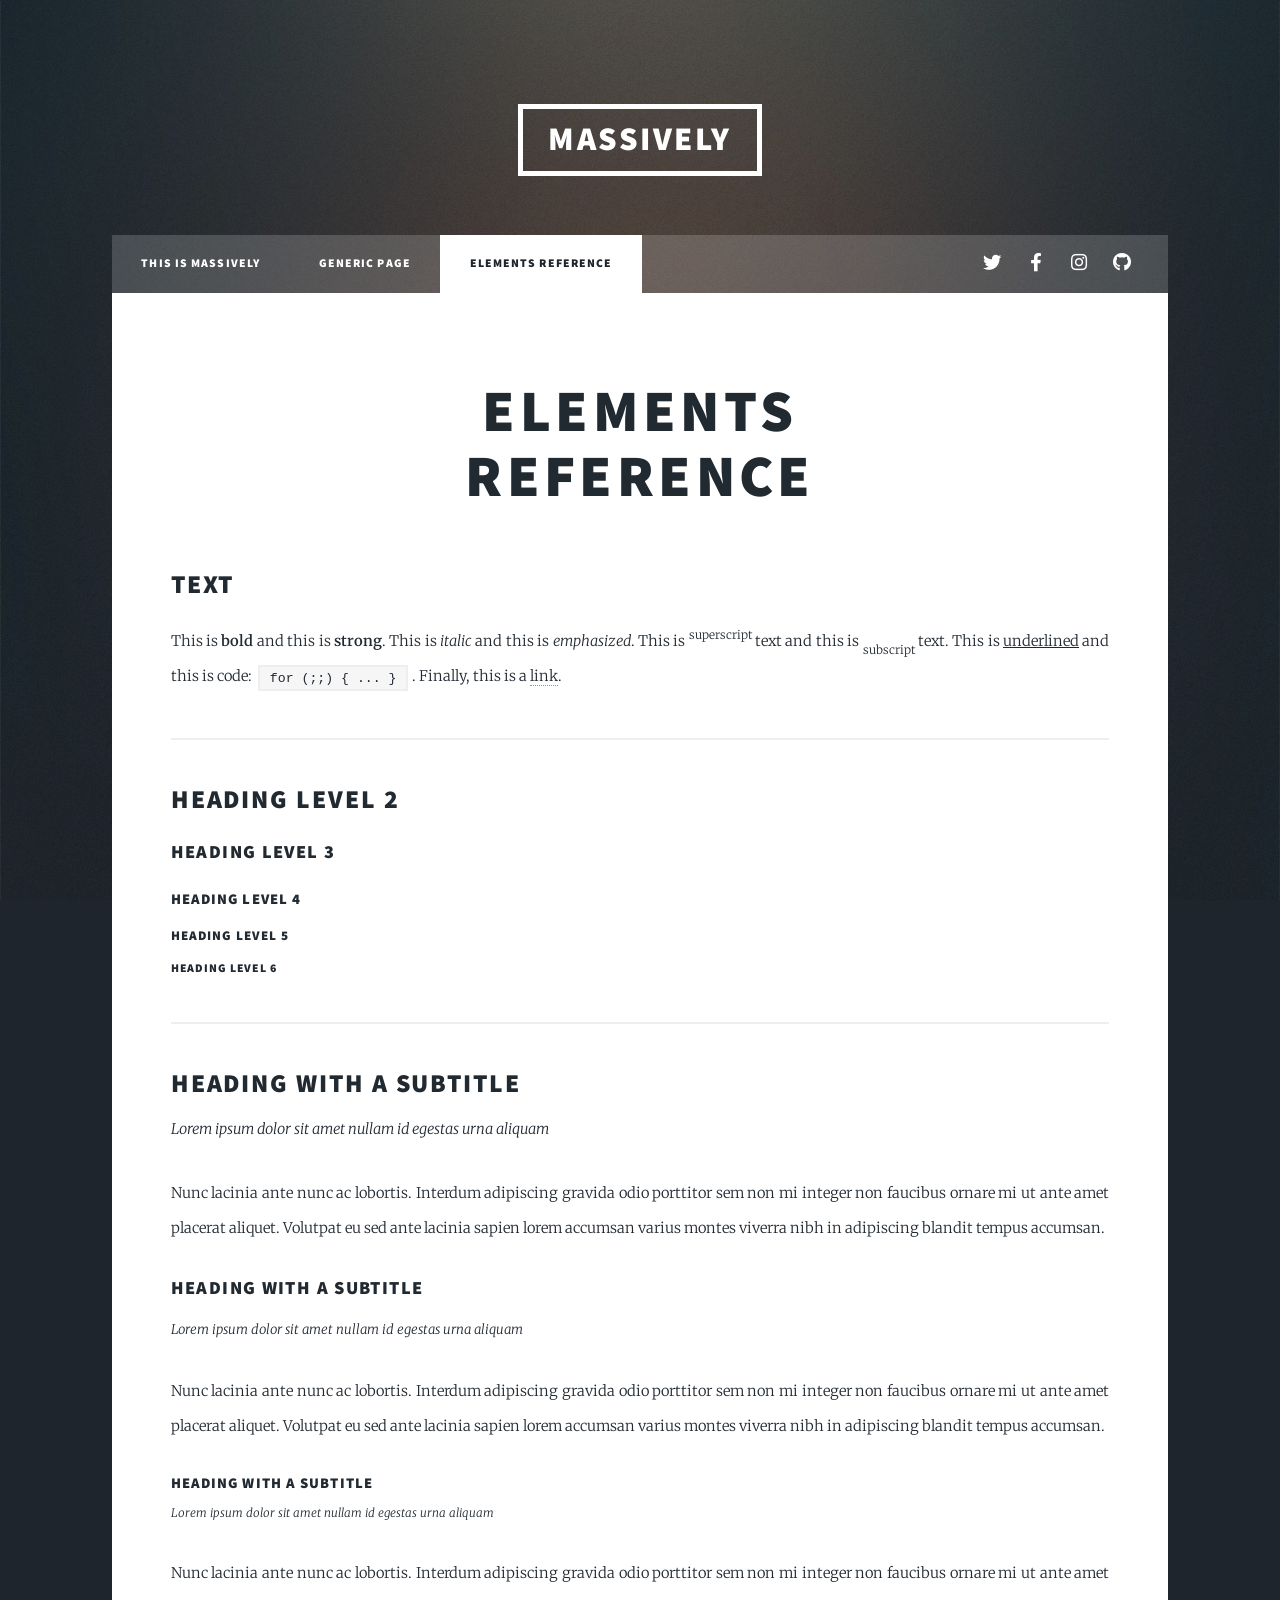
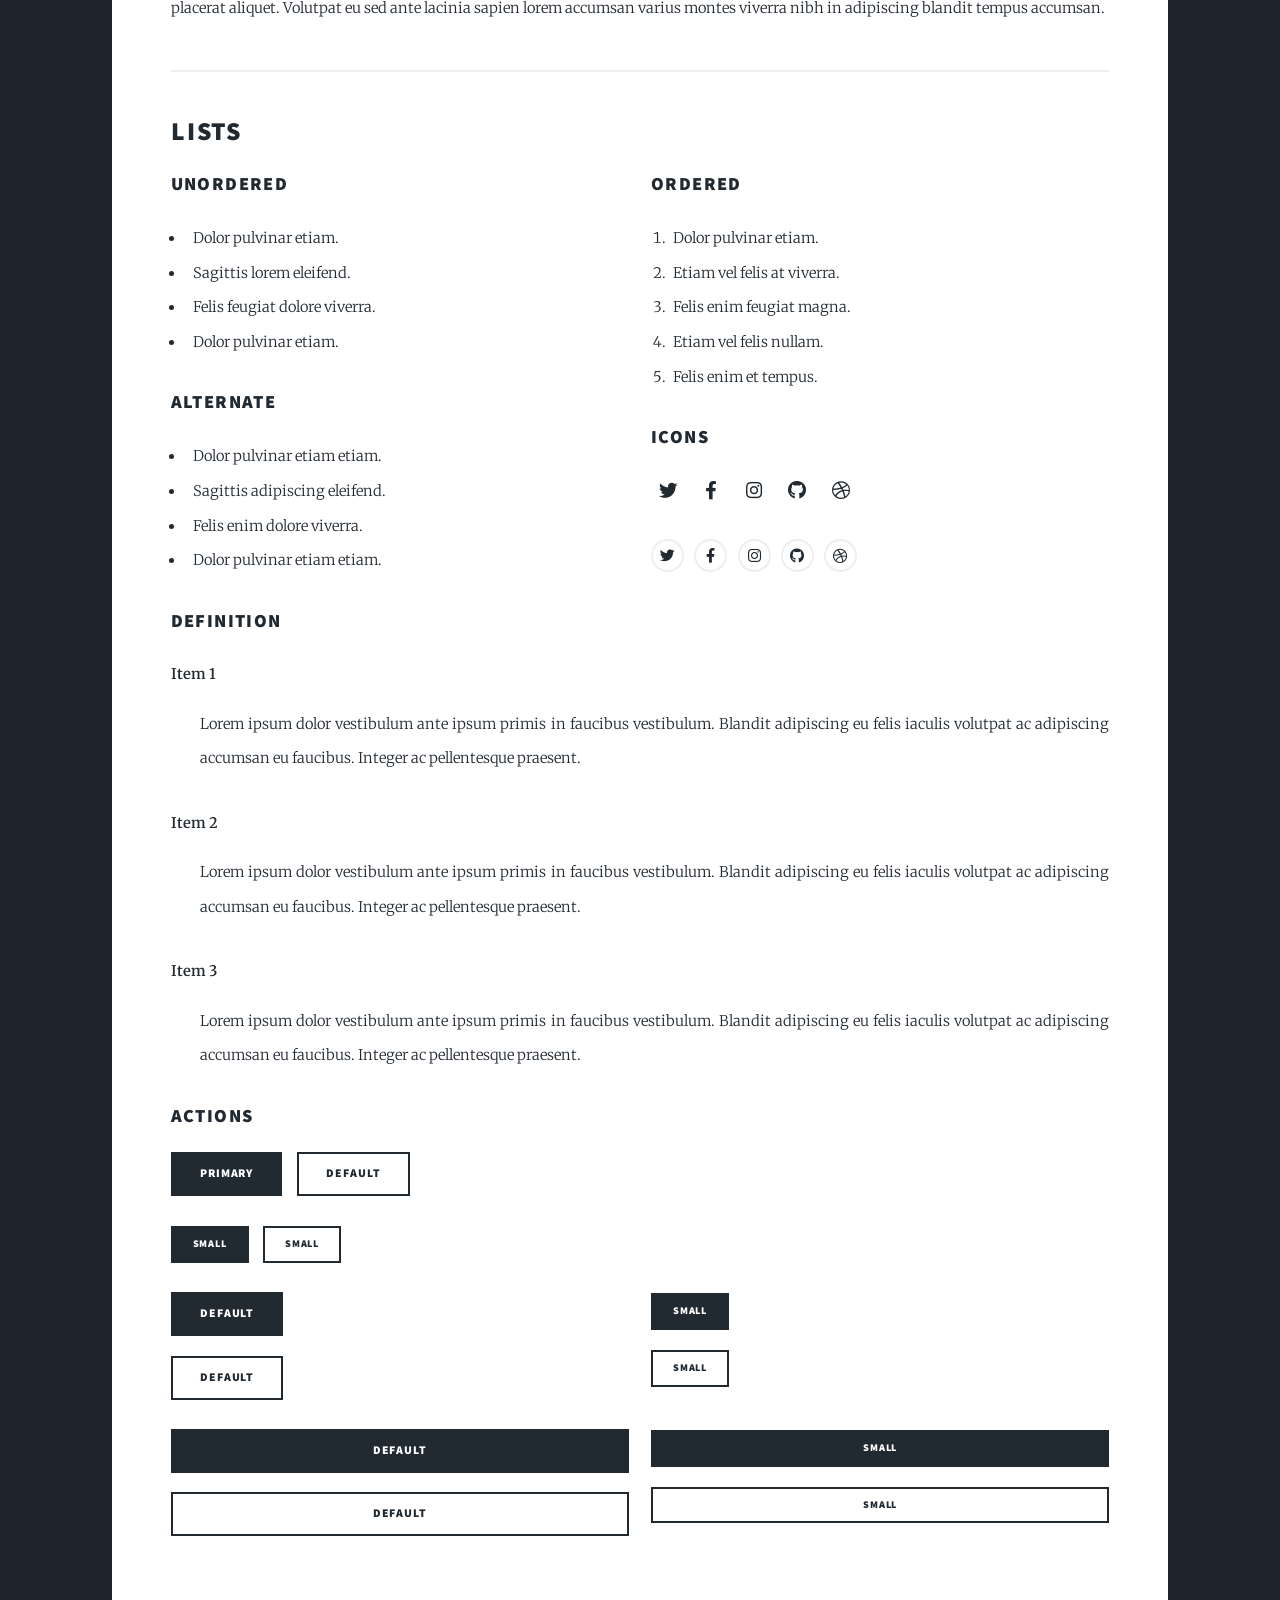
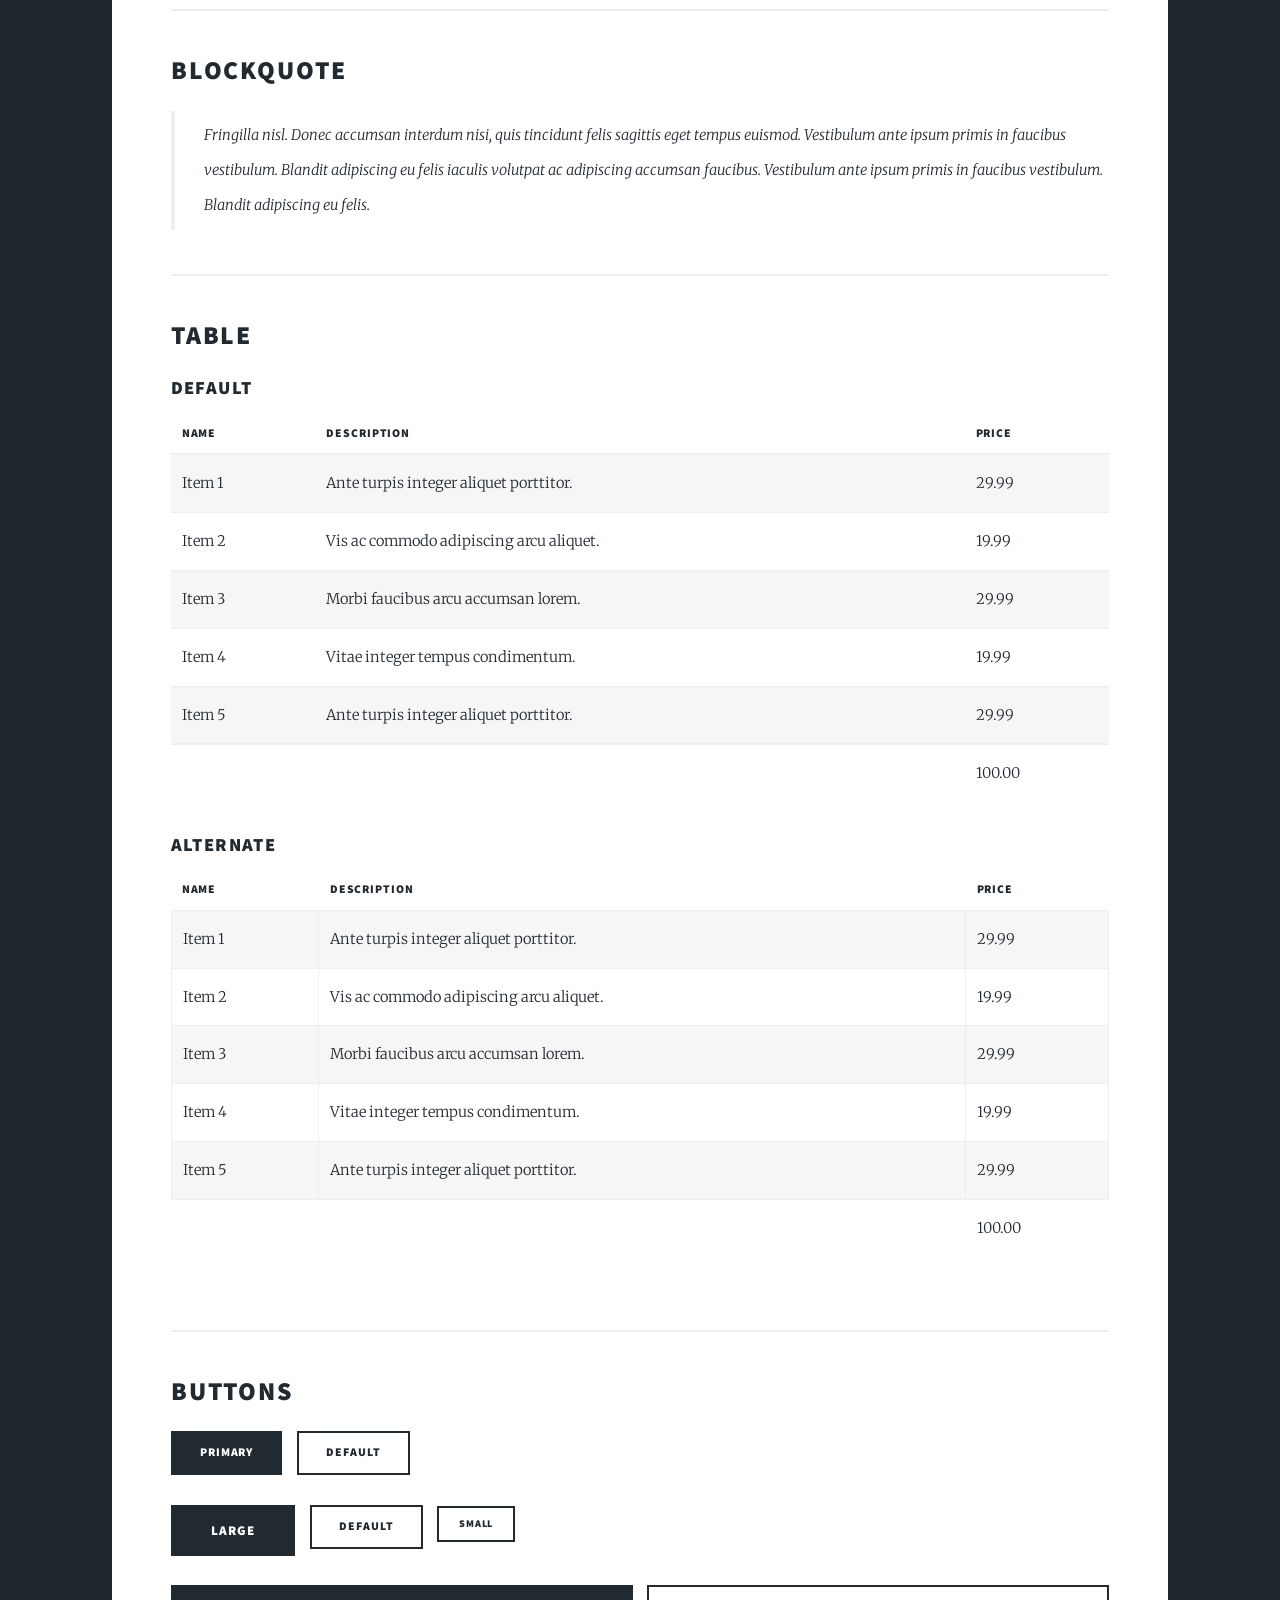
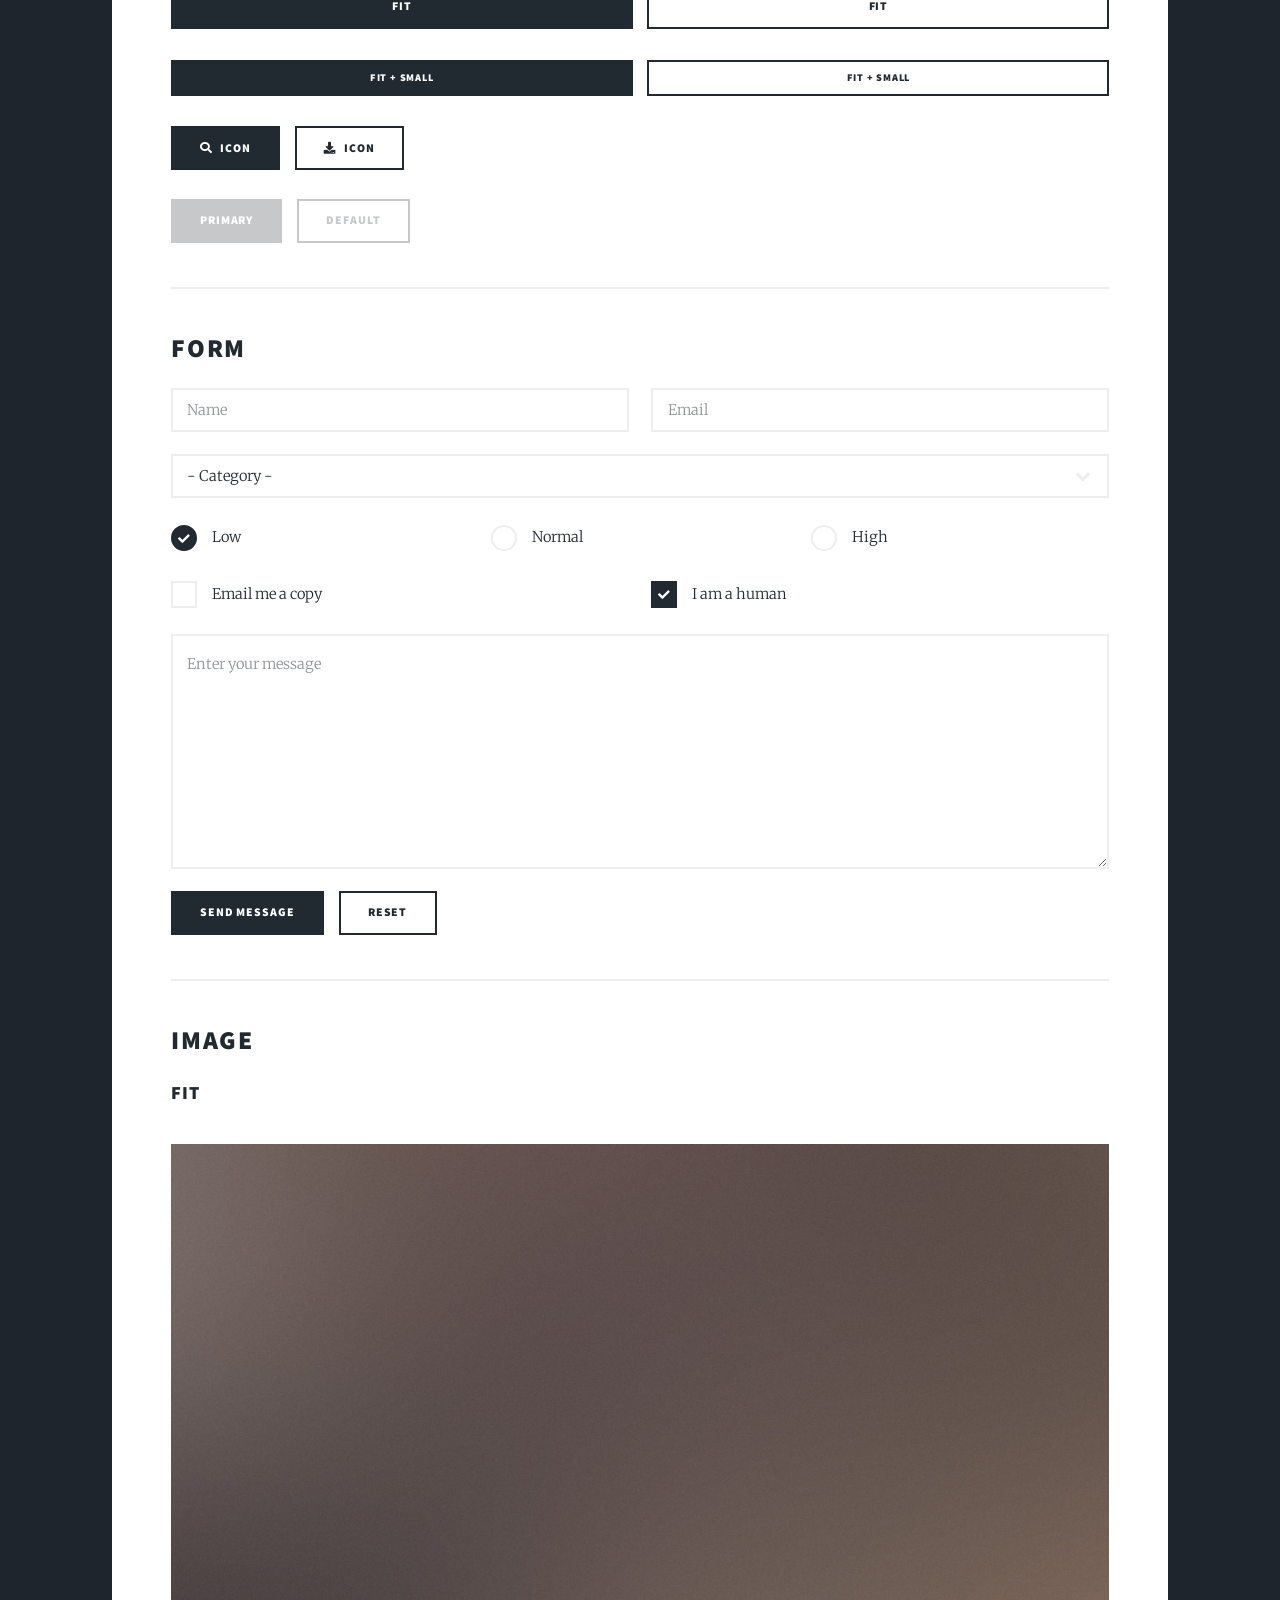
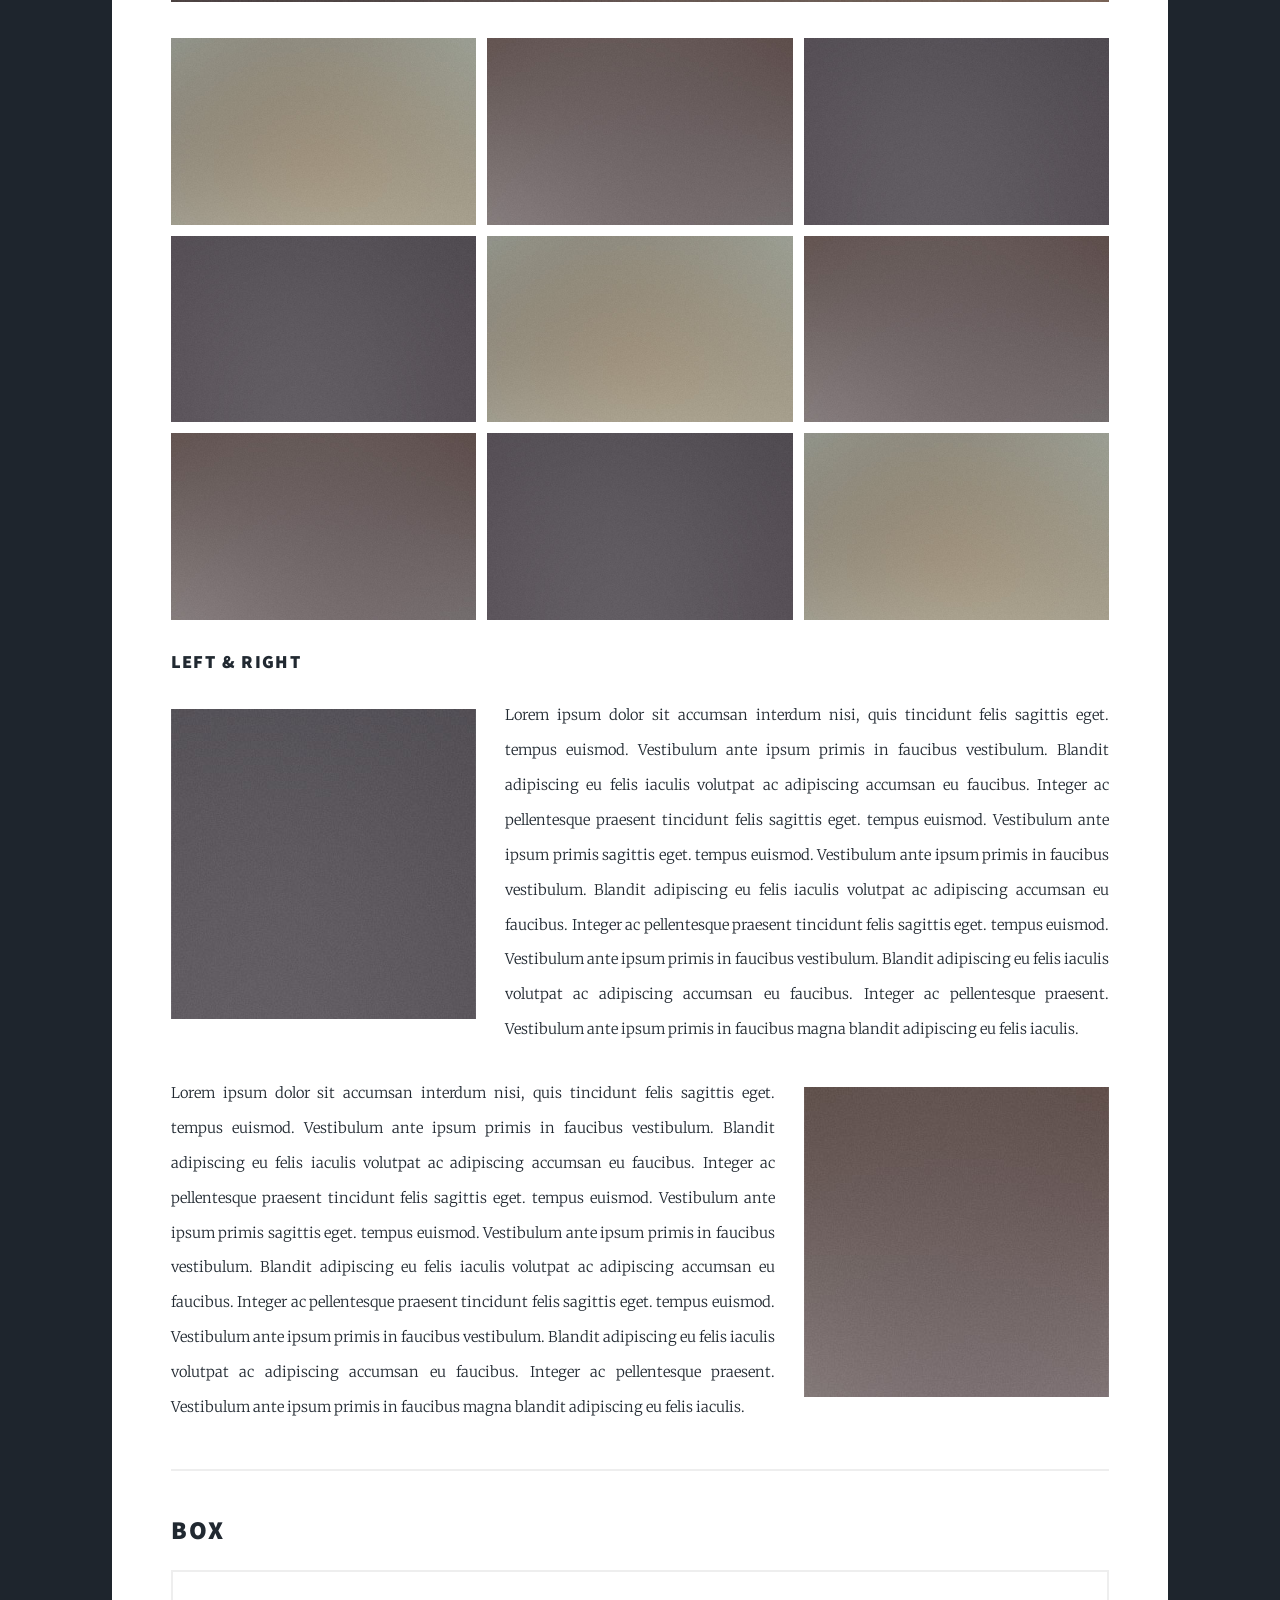
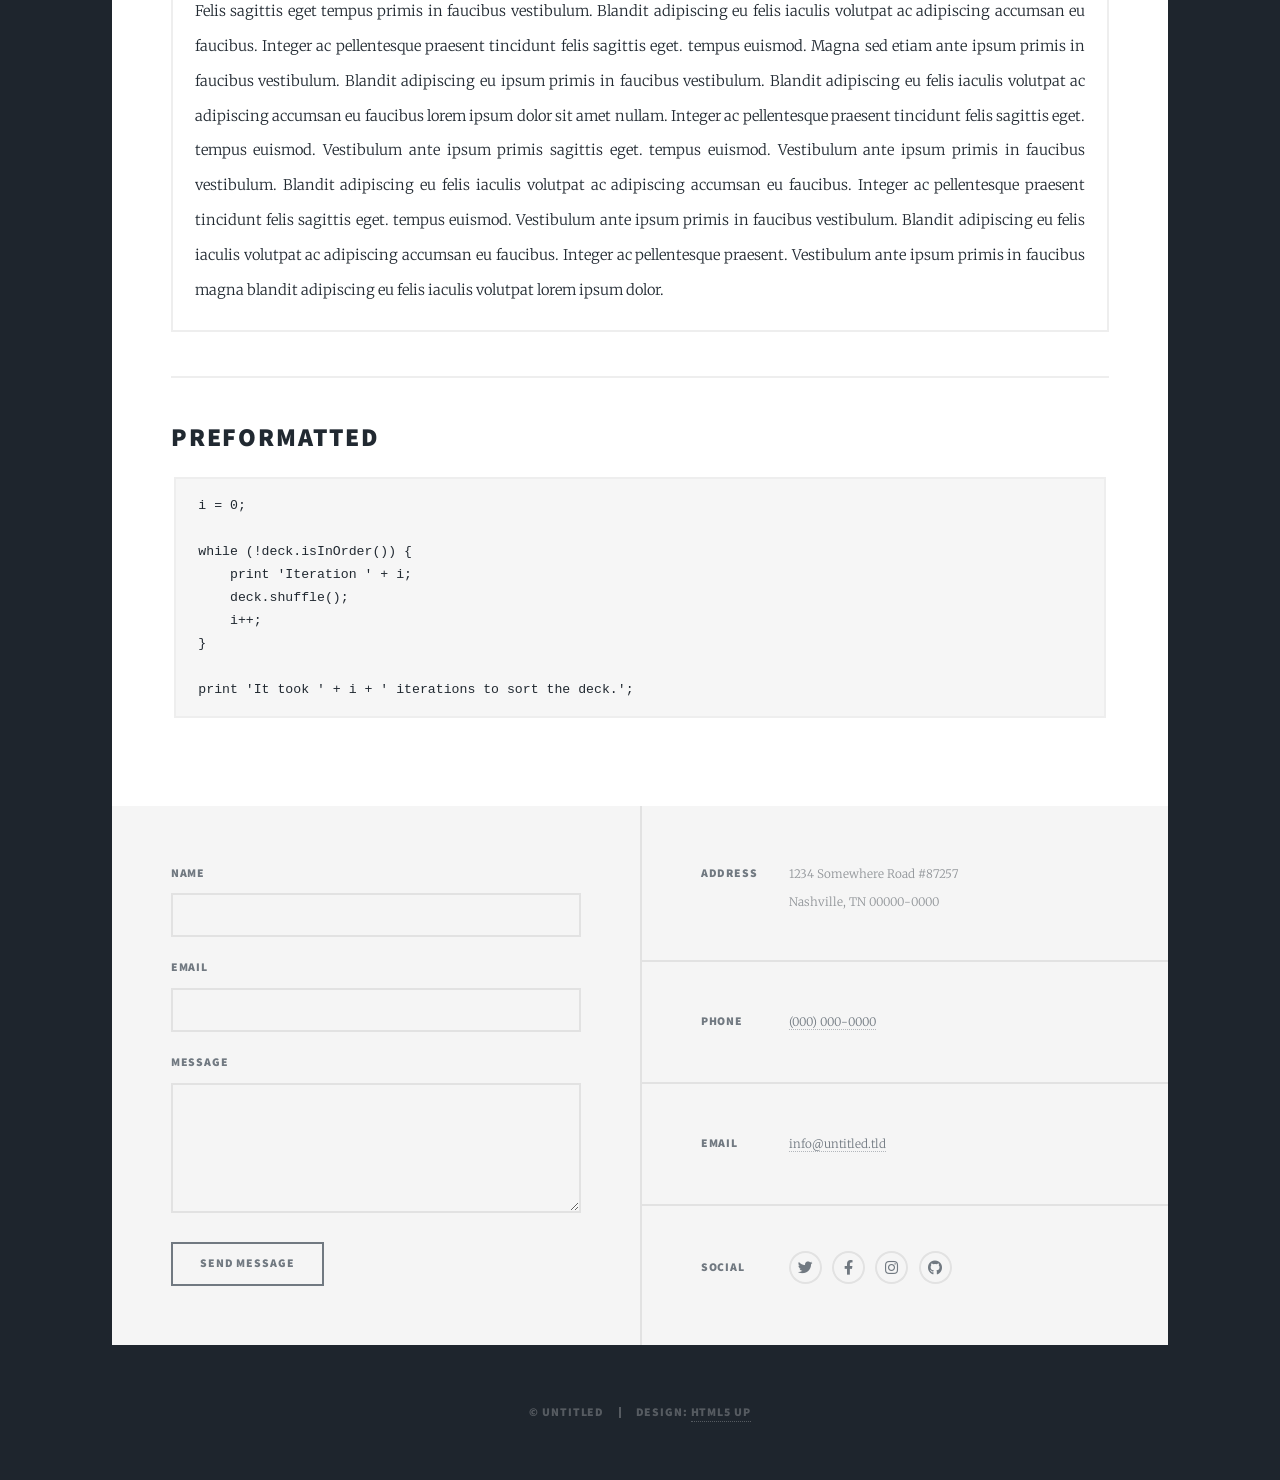
==== certificates.html @ 60aae742 "Update certificates.html" ====
<!DOCTYPE HTML>
<!--
	Massively by HTML5 UP
	html5up.net | @ajlkn
	Free for personal and commercial use under the CCA 3.0 license (html5up.net/license)
-->
<html>
	<head>
		<title>Elements Reference - Massively by HTML5 UP</title>
		<meta charset="utf-8" />
		<meta name="viewport" content="width=device-width, initial-scale=1, user-scalable=no" />
		<link rel="stylesheet" href="assets/css/main.css" />
		<noscript><link rel="stylesheet" href="assets/css/noscript.css" /></noscript>
	</head>
	<body class="is-preload">

		<!-- Wrapper -->
			<div id="wrapper">

				<!-- Header -->
					<header id="header">
						<a href="index.html" class="logo">Massively</a>
					</header>

				<!-- Nav -->
					<nav id="nav">
						<ul class="links">
							<li><a href="index.html">This is Massively</a></li>
							<li><a href="generic.html">Generic Page</a></li>
							<li class="active"><a href="elements.html">Elements Reference</a></li>
						</ul>
						<ul class="icons">
							<li><a href="#" class="icon brands fa-twitter"><span class="label">Twitter</span></a></li>
							<li><a href="#" class="icon brands fa-facebook-f"><span class="label">Facebook</span></a></li>
							<li><a href="#" class="icon brands fa-instagram"><span class="label">Instagram</span></a></li>
							<li><a href="#" class="icon brands fa-github"><span class="label">GitHub</span></a></li>
						</ul>
					</nav>

				<!-- Main -->
					<div id="main">

						<!-- Post -->
							<section class="post">
								<header class="major">
									<h1>Elements<br />
									Reference</h1>
								</header>

								<!-- Text stuff -->
									<h2>Text</h2>
									<p>This is <b>bold</b> and this is <strong>strong</strong>. This is <i>italic</i> and this is <em>emphasized</em>.
									This is <sup>superscript</sup> text and this is <sub>subscript</sub> text.
									This is <u>underlined</u> and this is code: <code>for (;;) { ... }</code>.
									Finally, this is a <a href="#">link</a>.</p>
									<hr />
									<h2>Heading Level 2</h2>
									<h3>Heading Level 3</h3>
									<h4>Heading Level 4</h4>
									<h5>Heading Level 5</h5>
									<h6>Heading Level 6</h6>
									<hr />
									<header>
										<h2>Heading with a Subtitle</h2>
										<p>Lorem ipsum dolor sit amet nullam id egestas urna aliquam</p>
									</header>
									<p>Nunc lacinia ante nunc ac lobortis. Interdum adipiscing gravida odio porttitor sem non mi integer non faucibus ornare mi ut ante amet placerat aliquet. Volutpat eu sed ante lacinia sapien lorem accumsan varius montes viverra nibh in adipiscing blandit tempus accumsan.</p>
									<header>
										<h3>Heading with a Subtitle</h3>
										<p>Lorem ipsum dolor sit amet nullam id egestas urna aliquam</p>
									</header>
									<p>Nunc lacinia ante nunc ac lobortis. Interdum adipiscing gravida odio porttitor sem non mi integer non faucibus ornare mi ut ante amet placerat aliquet. Volutpat eu sed ante lacinia sapien lorem accumsan varius montes viverra nibh in adipiscing blandit tempus accumsan.</p>
									<header>
										<h4>Heading with a Subtitle</h4>
										<p>Lorem ipsum dolor sit amet nullam id egestas urna aliquam</p>
									</header>
									<p>Nunc lacinia ante nunc ac lobortis. Interdum adipiscing gravida odio porttitor sem non mi integer non faucibus ornare mi ut ante amet placerat aliquet. Volutpat eu sed ante lacinia sapien lorem accumsan varius montes viverra nibh in adipiscing blandit tempus accumsan.</p>

									<hr />

								<!-- Lists -->
									<h2>Lists</h2>
									<div class="row">
										<div class="col-6 col-12-small">

											<h3>Unordered</h3>
											<ul>
												<li>Dolor pulvinar etiam.</li>
												<li>Sagittis lorem eleifend.</li>
												<li>Felis feugiat dolore viverra.</li>
												<li>Dolor pulvinar etiam.</li>
											</ul>

											<h3>Alternate</h3>
											<ul class="alt">
												<li>Dolor pulvinar etiam etiam.</li>
												<li>Sagittis adipiscing eleifend.</li>
												<li>Felis enim dolore viverra.</li>
												<li>Dolor pulvinar etiam etiam.</li>
											</ul>

										</div>
										<div class="col-6 col-12-small">

											<h3>Ordered</h3>
											<ol>
												<li>Dolor pulvinar etiam.</li>
												<li>Etiam vel felis at viverra.</li>
												<li>Felis enim feugiat magna.</li>
												<li>Etiam vel felis nullam.</li>
												<li>Felis enim et tempus.</li>
											</ol>

											<h3>Icons</h3>
											<ul class="icons">
												<li><a href="#" class="icon brands fa-twitter"><span class="label">Twitter</span></a></li>
												<li><a href="#" class="icon brands fa-facebook-f"><span class="label">Facebook</span></a></li>
												<li><a href="#" class="icon brands fa-instagram"><span class="label">Instagram</span></a></li>
												<li><a href="#" class="icon brands fa-github"><span class="label">Github</span></a></li>
												<li><a href="#" class="icon brands fa-dribbble"><span class="label">Dribbble</span></a></li>
											</ul>
											<ul class="icons alt">
												<li><a href="#" class="icon brands alt fa-twitter"><span class="label">Twitter</span></a></li>
												<li><a href="#" class="icon brands alt fa-facebook-f"><span class="label">Facebook</span></a></li>
												<li><a href="#" class="icon brands alt fa-instagram"><span class="label">Instagram</span></a></li>
												<li><a href="#" class="icon brands alt fa-github"><span class="label">Github</span></a></li>
												<li><a href="#" class="icon brands alt fa-dribbble"><span class="label">Dribbble</span></a></li>
											</ul>

										</div>
									</div>
									<h3>Definition</h3>
									<dl>
										<dt>Item 1</dt>
										<dd>
											<p>Lorem ipsum dolor vestibulum ante ipsum primis in faucibus vestibulum. Blandit adipiscing eu felis iaculis volutpat ac adipiscing accumsan eu faucibus. Integer ac pellentesque praesent.</p>
										</dd>
										<dt>Item 2</dt>
										<dd>
											<p>Lorem ipsum dolor vestibulum ante ipsum primis in faucibus vestibulum. Blandit adipiscing eu felis iaculis volutpat ac adipiscing accumsan eu faucibus. Integer ac pellentesque praesent.</p>
										</dd>
										<dt>Item 3</dt>
										<dd>
											<p>Lorem ipsum dolor vestibulum ante ipsum primis in faucibus vestibulum. Blandit adipiscing eu felis iaculis volutpat ac adipiscing accumsan eu faucibus. Integer ac pellentesque praesent.</p>
										</dd>
									</dl>

									<h3>Actions</h3>
									<ul class="actions">
										<li><a href="#" class="button primary">Primary</a></li>
										<li><a href="#" class="button">Default</a></li>
									</ul>
									<ul class="actions small">
										<li><a href="#" class="button primary small">Small</a></li>
										<li><a href="#" class="button small">Small</a></li>
									</ul>
									<div class="row">
										<div class="col-6 col-12-small">
											<ul class="actions stacked">
												<li><a href="#" class="button primary">Default</a></li>
												<li><a href="#" class="button">Default</a></li>
											</ul>
										</div>
										<div class="col-6 col-12-small">
											<ul class="actions stacked">
												<li><a href="#" class="button primary small">Small</a></li>
												<li><a href="#" class="button small">Small</a></li>
											</ul>
										</div>
									</div>
									<div class="row">
										<div class="col-6 col-12-small">
											<ul class="actions stacked">
												<li><a href="#" class="button primary fit">Default</a></li>
												<li><a href="#" class="button fit">Default</a></li>
											</ul>
										</div>
										<div class="col-6 col-12-small">
											<ul class="actions stacked">
												<li><a href="#" class="button primary small fit">Small</a></li>
												<li><a href="#" class="button small fit">Small</a></li>
											</ul>
										</div>
									</div>

									<hr />

								<!-- Blockquote -->
									<h2>Blockquote</h2>
									<blockquote>Fringilla nisl. Donec accumsan interdum nisi, quis tincidunt felis sagittis eget tempus euismod. Vestibulum ante ipsum primis in faucibus vestibulum. Blandit adipiscing eu felis iaculis volutpat ac adipiscing accumsan faucibus. Vestibulum ante ipsum primis in faucibus vestibulum. Blandit adipiscing eu felis.</blockquote>

									<hr />

								<!-- Table -->
									<h2>Table</h2>

									<h3>Default</h3>
									<div class="table-wrapper">
										<table>
											<thead>
												<tr>
													<th>Name</th>
													<th>Description</th>
													<th>Price</th>
												</tr>
											</thead>
											<tbody>
												<tr>
													<td>Item 1</td>
													<td>Ante turpis integer aliquet porttitor.</td>
													<td>29.99</td>
												</tr>
												<tr>
													<td>Item 2</td>
													<td>Vis ac commodo adipiscing arcu aliquet.</td>
													<td>19.99</td>
												</tr>
												<tr>
													<td>Item 3</td>
													<td> Morbi faucibus arcu accumsan lorem.</td>
													<td>29.99</td>
												</tr>
												<tr>
													<td>Item 4</td>
													<td>Vitae integer tempus condimentum.</td>
													<td>19.99</td>
												</tr>
												<tr>
													<td>Item 5</td>
													<td>Ante turpis integer aliquet porttitor.</td>
													<td>29.99</td>
												</tr>
											</tbody>
											<tfoot>
												<tr>
													<td colspan="2"></td>
													<td>100.00</td>
												</tr>
											</tfoot>
										</table>
									</div>

									<h3>Alternate</h3>
									<div class="table-wrapper">
										<table class="alt">
											<thead>
												<tr>
													<th>Name</th>
													<th>Description</th>
													<th>Price</th>
												</tr>
											</thead>
											<tbody>
												<tr>
													<td>Item 1</td>
													<td>Ante turpis integer aliquet porttitor.</td>
													<td>29.99</td>
												</tr>
												<tr>
													<td>Item 2</td>
													<td>Vis ac commodo adipiscing arcu aliquet.</td>
													<td>19.99</td>
												</tr>
												<tr>
													<td>Item 3</td>
													<td> Morbi faucibus arcu accumsan lorem.</td>
													<td>29.99</td>
												</tr>
												<tr>
													<td>Item 4</td>
													<td>Vitae integer tempus condimentum.</td>
													<td>19.99</td>
												</tr>
												<tr>
													<td>Item 5</td>
													<td>Ante turpis integer aliquet porttitor.</td>
													<td>29.99</td>
												</tr>
											</tbody>
											<tfoot>
												<tr>
													<td colspan="2"></td>
													<td>100.00</td>
												</tr>
											</tfoot>
										</table>
									</div>

									<hr />

								<!-- Buttons -->
									<h2>Buttons</h2>
									<ul class="actions">
										<li><a href="#" class="button primary">Primary</a></li>
										<li><a href="#" class="button">Default</a></li>
									</ul>
									<ul class="actions">
										<li><a href="#" class="button primary large">Large</a></li>
										<li><a href="#" class="button">Default</a></li>
										<li><a href="#" class="button small">Small</a></li>
									</ul>
									<ul class="actions fit">
										<li><a href="#" class="button primary fit">Fit</a></li>
										<li><a href="#" class="button fit">Fit</a></li>
									</ul>
									<ul class="actions fit small">
										<li><a href="#" class="button primary fit small">Fit + Small</a></li>
										<li><a href="#" class="button fit small">Fit + Small</a></li>
									</ul>
									<ul class="actions">
										<li><a href="#" class="button primary icon solid fa-search">Icon</a></li>
										<li><a href="#" class="button icon solid fa-download">Icon</a></li>
									</ul>
									<ul class="actions">
										<li><span class="button primary disabled">Primary</span></li>
										<li><span class="button disabled">Default</span></li>
									</ul>

									<hr />

								<!-- Form -->
									<h2>Form</h2>

									<form method="post" action="#">
										<div class="row gtr-uniform">
											<div class="col-6 col-12-xsmall">
												<input type="text" name="demo-name" id="demo-name" value="" placeholder="Name" />
											</div>
											<div class="col-6 col-12-xsmall">
												<input type="email" name="demo-email" id="demo-email" value="" placeholder="Email" />
											</div>
											<!-- Break -->
											<div class="col-12">
												<select name="demo-category" id="demo-category">
													<option value="">- Category -</option>
													<option value="1">Manufacturing</option>
													<option value="1">Shipping</option>
													<option value="1">Administration</option>
													<option value="1">Human Resources</option>
												</select>
											</div>
											<!-- Break -->
											<div class="col-4 col-12-small">
												<input type="radio" id="demo-priority-low" name="demo-priority" checked>
												<label for="demo-priority-low">Low</label>
											</div>
											<div class="col-4 col-12-small">
												<input type="radio" id="demo-priority-normal" name="demo-priority">
												<label for="demo-priority-normal">Normal</label>
											</div>
											<div class="col-4 col-12-small">
												<input type="radio" id="demo-priority-high" name="demo-priority">
												<label for="demo-priority-high">High</label>
											</div>
											<!-- Break -->
											<div class="col-6 col-12-small">
												<input type="checkbox" id="demo-copy" name="demo-copy">
												<label for="demo-copy">Email me a copy</label>
											</div>
											<div class="col-6 col-12-small">
												<input type="checkbox" id="demo-human" name="demo-human" checked>
												<label for="demo-human">I am a human</label>
											</div>
											<!-- Break -->
											<div class="col-12">
												<textarea name="demo-message" id="demo-message" placeholder="Enter your message" rows="6"></textarea>
											</div>
											<!-- Break -->
											<div class="col-12">
												<ul class="actions">
													<li><input type="submit" value="Send Message" class="primary" /></li>
													<li><input type="reset" value="Reset" /></li>
												</ul>
											</div>
										</div>
									</form>

									<hr />

								<!-- Image -->
									<h2>Image</h2>

									<h3>Fit</h3>
									<span class="image fit"><img src="images/pic01.jpg" alt="" /></span>
									<div class="box alt">
										<div class="row gtr-50 gtr-uniform">
											<div class="col-4"><span class="image fit"><img src="images/pic02.jpg" alt="" /></span></div>
											<div class="col-4"><span class="image fit"><img src="images/pic03.jpg" alt="" /></span></div>
											<div class="col-4"><span class="image fit"><img src="images/pic04.jpg" alt="" /></span></div>
											<!-- Break -->
											<div class="col-4"><span class="image fit"><img src="images/pic04.jpg" alt="" /></span></div>
											<div class="col-4"><span class="image fit"><img src="images/pic02.jpg" alt="" /></span></div>
											<div class="col-4"><span class="image fit"><img src="images/pic03.jpg" alt="" /></span></div>
											<!-- Break -->
											<div class="col-4"><span class="image fit"><img src="images/pic03.jpg" alt="" /></span></div>
											<div class="col-4"><span class="image fit"><img src="images/pic04.jpg" alt="" /></span></div>
											<div class="col-4"><span class="image fit"><img src="images/pic02.jpg" alt="" /></span></div>
										</div>
									</div>

									<h3>Left &amp; Right</h3>
									<p><span class="image left"><img src="images/pic08.jpg" alt="" /></span>Lorem ipsum dolor sit accumsan interdum nisi, quis tincidunt felis sagittis eget. tempus euismod. Vestibulum ante ipsum primis in faucibus vestibulum. Blandit adipiscing eu felis iaculis volutpat ac adipiscing accumsan eu faucibus. Integer ac pellentesque praesent tincidunt felis sagittis eget. tempus euismod. Vestibulum ante ipsum primis sagittis eget. tempus euismod. Vestibulum ante ipsum primis in faucibus vestibulum. Blandit adipiscing eu felis iaculis volutpat ac adipiscing accumsan eu faucibus. Integer ac pellentesque praesent tincidunt felis sagittis eget. tempus euismod. Vestibulum ante ipsum primis in faucibus vestibulum. Blandit adipiscing eu felis iaculis volutpat ac adipiscing accumsan eu faucibus. Integer ac pellentesque praesent. Vestibulum ante ipsum primis in faucibus magna blandit adipiscing eu felis iaculis.</p>
									<p><span class="image right"><img src="images/pic09.jpg" alt="" /></span>Lorem ipsum dolor sit accumsan interdum nisi, quis tincidunt felis sagittis eget. tempus euismod. Vestibulum ante ipsum primis in faucibus vestibulum. Blandit adipiscing eu felis iaculis volutpat ac adipiscing accumsan eu faucibus. Integer ac pellentesque praesent tincidunt felis sagittis eget. tempus euismod. Vestibulum ante ipsum primis sagittis eget. tempus euismod. Vestibulum ante ipsum primis in faucibus vestibulum. Blandit adipiscing eu felis iaculis volutpat ac adipiscing accumsan eu faucibus. Integer ac pellentesque praesent tincidunt felis sagittis eget. tempus euismod. Vestibulum ante ipsum primis in faucibus vestibulum. Blandit adipiscing eu felis iaculis volutpat ac adipiscing accumsan eu faucibus. Integer ac pellentesque praesent. Vestibulum ante ipsum primis in faucibus magna blandit adipiscing eu felis iaculis.</p>

									<hr />

								<!-- Box -->
									<h2>Box</h2>
									<div class="box">
										<p>Felis sagittis eget tempus primis in faucibus vestibulum. Blandit adipiscing eu felis iaculis volutpat ac adipiscing accumsan eu faucibus. Integer ac pellentesque praesent tincidunt felis sagittis eget. tempus euismod. Magna sed etiam ante ipsum primis in faucibus vestibulum. Blandit adipiscing eu ipsum primis in faucibus vestibulum. Blandit adipiscing eu felis iaculis volutpat ac adipiscing accumsan eu faucibus lorem ipsum dolor sit amet nullam. Integer ac pellentesque praesent tincidunt felis sagittis eget. tempus euismod. Vestibulum ante ipsum primis sagittis eget. tempus euismod. Vestibulum ante ipsum primis in faucibus vestibulum. Blandit adipiscing eu felis iaculis volutpat ac adipiscing accumsan eu faucibus. Integer ac pellentesque praesent tincidunt felis sagittis eget. tempus euismod. Vestibulum ante ipsum primis in faucibus vestibulum. Blandit adipiscing eu felis iaculis volutpat ac adipiscing accumsan eu faucibus. Integer ac pellentesque praesent. Vestibulum ante ipsum primis in faucibus magna blandit adipiscing eu felis iaculis volutpat lorem ipsum dolor.</p>
									</div>

									<hr />

								<!-- Preformatted Code -->
									<h2>Preformatted</h2>
									<pre><code>i = 0;

while (!deck.isInOrder()) {
    print 'Iteration ' + i;
    deck.shuffle();
    i++;
}

print 'It took ' + i + ' iterations to sort the deck.';
</code></pre>

							</section>

					</div>

				<!-- Footer -->
					<footer id="footer">
						<section>
							<form method="post" action="#">
								<div class="fields">
									<div class="field">
										<label for="name">Name</label>
										<input type="text" name="name" id="name" />
									</div>
									<div class="field">
										<label for="email">Email</label>
										<input type="text" name="email" id="email" />
									</div>
									<div class="field">
										<label for="message">Message</label>
										<textarea name="message" id="message" rows="3"></textarea>
									</div>
								</div>
								<ul class="actions">
									<li><input type="submit" value="Send Message" /></li>
								</ul>
							</form>
						</section>
						<section class="split contact">
							<section class="alt">
								<h3>Address</h3>
								<p>1234 Somewhere Road #87257<br />
								Nashville, TN 00000-0000</p>
							</section>
							<section>
								<h3>Phone</h3>
								<p><a href="#">(000) 000-0000</a></p>
							</section>
							<section>
								<h3>Email</h3>
								<p><a href="#">info@untitled.tld</a></p>
							</section>
							<section>
								<h3>Social</h3>
								<ul class="icons alt">
									<li><a href="#" class="icon brands alt fa-twitter"><span class="label">Twitter</span></a></li>
									<li><a href="#" class="icon brands alt fa-facebook-f"><span class="label">Facebook</span></a></li>
									<li><a href="#" class="icon brands alt fa-instagram"><span class="label">Instagram</span></a></li>
									<li><a href="#" class="icon brands alt fa-github"><span class="label">GitHub</span></a></li>
								</ul>
							</section>
						</section>
					</footer>

				<!-- Copyright -->
					<div id="copyright">
						<ul><li>&copy; Untitled</li><li>Design: <a href="https://html5up.net">HTML5 UP</a></li></ul>
					</div>

			</div>

		<!-- Scripts -->
			<script src="assets/js/jquery.min.js"></script>
			<script src="assets/js/jquery.scrollex.min.js"></script>
			<script src="assets/js/jquery.scrolly.min.js"></script>
			<script src="assets/js/browser.min.js"></script>
			<script src="assets/js/breakpoints.min.js"></script>
			<script src="assets/js/util.js"></script>
			<script src="assets/js/main.js"></script>

	</body>
</html>
---- assets/css/main.css ----
@import url(fontawesome-all.min.css);
@import url("https://fonts.googleapis.com/css?family=Merriweather:300,700,300italic,700italic|Source+Sans+Pro:900");

/*
	Massively by HTML5 UP
	html5up.net | @ajlkn
	Free for personal and commercial use under the CCA 3.0 license (html5up.net/license)
*/

html, body, div, span, applet, object,
iframe, h1, h2, h3, h4, h5, h6, p, blockquote,
pre, a, abbr, acronym, address, big, cite,
code, del, dfn, em, img, ins, kbd, q, s, samp,
small, strike, strong, sub, sup, tt, var, b,
u, i, center, dl, dt, dd, ol, ul, li, fieldset,
form, label, legend, table, caption, tbody,
tfoot, thead, tr, th, td, article, aside,
canvas, details, embed, figure, figcaption,
footer, header, hgroup, menu, nav, output, ruby,
section, summary, time, mark, audio, video {
	margin: 0;
	padding: 0;
	border: 0;
	font-size: 100%;
	font: inherit;
	vertical-align: baseline;}

article, aside, details, figcaption, figure,
footer, header, hgroup, menu, nav, section {
	display: block;}

body {
	line-height: 1;
}

ol, ul {
	list-style: none;
}

blockquote, q {
	quotes: none;
}

	blockquote:before, blockquote:after, q:before, q:after {
		content: '';
		content: none;
	}

table {
	border-collapse: collapse;
	border-spacing: 0;
}

body {
	-webkit-text-size-adjust: none;
}

mark {
	background-color: transparent;
	color: inherit;
}

input::-moz-focus-inner {
	border: 0;
	padding: 0;
}

input, select, textarea {
	-moz-appearance: none;
	-webkit-appearance: none;
	-ms-appearance: none;
	appearance: none;
}

/* Basic */

	@-ms-viewport {
		width: device-width;
	}

	body {
		-ms-overflow-style: scrollbar;
	}

	@media screen and (max-width: 480px) {

		html, body {
			min-width: 320px;
		}

	}

	html {
		box-sizing: border-box;
	}

	*, *:before, *:after {
		box-sizing: inherit;
	}

	body {
		background-color: #1e252d;
	}

		body.is-preload *, body.is-preload *:before, body.is-preload *:after {
			-moz-animation: none !important;
			-webkit-animation: none !important;
			-ms-animation: none !important;
			animation: none !important;
			-moz-transition: none !important;
			-webkit-transition: none !important;
			-ms-transition: none !important;
			transition: none !important;
		}

/* Type */

	html {
		font-size: 16pt;
	}

		@media screen and (max-width: 1680px) {

			html {
				font-size: 12pt;
			}

		}

		@media screen and (max-width: 1280px) {

			html {
				font-size: 11pt;
			}

		}

		@media screen and (max-width: 360px) {

			html {
				font-size: 10pt;
			}

		}

	body {
		color: #212931;
	}

	body, input, select, textarea {
		font-family: "Merriweather", Georgia, serif;
		font-weight: 300;
		font-size: 1rem;
		line-height: 2.375;
	}

	a {
		-moz-transition: color 0.2s ease-in-out, background-color 0.2s ease-in-out, border-color 0.2s ease-in-out, box-shadow 0.2s ease-in-out;
		-webkit-transition: color 0.2s ease-in-out, background-color 0.2s ease-in-out, border-color 0.2s ease-in-out, box-shadow 0.2s ease-in-out;
		-ms-transition: color 0.2s ease-in-out, background-color 0.2s ease-in-out, border-color 0.2s ease-in-out, box-shadow 0.2s ease-in-out;
		transition: color 0.2s ease-in-out, background-color 0.2s ease-in-out, border-color 0.2s ease-in-out, box-shadow 0.2s ease-in-out;
		border-bottom: dotted 1px;
		text-decoration: none;
	}

		a:hover {
			border-bottom-color: transparent;
		}

	strong, b {
		font-weight: 600;
	}

	em, i {
		font-style: italic;
	}

	p {
		text-align: justify;
		margin: 0 0 2rem 0;
	}

	h1, h2, h3, h4, h5, h6 {
		font-family: "Source Sans Pro", Helvetica, sans-serif;
		font-weight: 900;
		line-height: 1.5;
		letter-spacing: 0.075em;
		text-transform: uppercase;
		margin: 0 0 1rem 0;
	}

		h1 a, h2 a, h3 a, h4 a, h5 a, h6 a {
			border-bottom: 0;
			color: inherit;
			text-decoration: none;
		}

	h1 {
		font-size: 4rem;
		line-height: 1.1;
		margin: 0 0 2rem 0;
	}

	h2 {
		font-size: 1.75rem;
		line-height: 1.3;
		margin: 0 0 1.5rem 0;
	}

	h3 {
		font-size: 1.25rem;
		margin: 0 0 1.5rem 0;
	}

	h4 {
		font-size: 1rem;
	}

	h5 {
		font-size: 0.9rem;
	}

	h6 {
		font-size: 0.8rem;
	}

	sub {
		font-size: 0.8rem;
		position: relative;
		top: 0.5rem;
	}

	sup {
		font-size: 0.8rem;
		position: relative;
		top: -0.5rem;
	}

	blockquote {
		border-left: solid 4px;
		font-style: italic;
		margin: 0 0 2rem 0;
		padding: 0.5rem 0 0.5rem 2rem;
	}

	code {
		border: solid 2px;
		font-family: "Courier New", monospace;
		font-size: 0.9rem;
		margin: 0 0.25rem;
		padding: 0.25rem 0.65rem;
	}

	pre {
		-webkit-overflow-scrolling: touch;
		font-family: "Courier New", monospace;
		font-size: 0.9rem;
		margin: 0 0 2rem 0;
	}

		pre code {
			display: block;
			line-height: 1.75;
			padding: 1rem 1.5rem;
			overflow-x: auto;
		}

	hr {
		border: 0;
		border-bottom: solid 2px;
		margin: 3rem 0;
	}

		hr.major {
			margin: 5rem 0;
		}

	.align-left {
		text-align: left;
	}

	.align-center {
		text-align: center;
	}

	.align-right {
		text-align: right;
	}

	input, select, textarea {
		color: #212931;
	}

	a {
		color: #212931;
		border-bottom-color: rgba(33, 41, 49, 0.5);
	}

		a:hover {
			border-bottom-color: transparent;
			color: #18bfef !important;
		}

	strong, b {
		color: #212931;
	}

	h1, h2, h3, h4, h5, h6 {
		color: #212931;
	}

	blockquote {
		border-left-color: #eeeeee;
	}

	code {
		background: rgba(220, 220, 220, 0.25);
		border-color: #eeeeee;
	}

	hr {
		border-bottom-color: #eeeeee;
	}

/* Row */

	.row {
		display: flex;
		flex-wrap: wrap;
		box-sizing: border-box;
		align-items: stretch;
	}

		.row > * {
			box-sizing: border-box;
		}

		.row.gtr-uniform > * > :last-child {
			margin-bottom: 0;
		}

		.row.aln-left {
			justify-content: flex-start;
		}

		.row.aln-center {
			justify-content: center;
		}

		.row.aln-right {
			justify-content: flex-end;
		}

		.row.aln-top {
			align-items: flex-start;
		}

		.row.aln-middle {
			align-items: center;
		}

		.row.aln-bottom {
			align-items: flex-end;
		}

		.row > .imp {
			order: -1;
		}

		.row > .col-1 {
			width: 8.33333%;
		}

		.row > .off-1 {
			margin-left: 8.33333%;
		}

		.row > .col-2 {
			width: 16.66667%;
		}

		.row > .off-2 {
			margin-left: 16.66667%;
		}

		.row > .col-3 {
			width: 25%;
		}

		.row > .off-3 {
			margin-left: 25%;
		}

		.row > .col-4 {
			width: 33.33333%;
		}

		.row > .off-4 {
			margin-left: 33.33333%;
		}

		.row > .col-5 {
			width: 41.66667%;
		}

		.row > .off-5 {
			margin-left: 41.66667%;
		}

		.row > .col-6 {
			width: 50%;
		}

		.row > .off-6 {
			margin-left: 50%;
		}

		.row > .col-7 {
			width: 58.33333%;
		}

		.row > .off-7 {
			margin-left: 58.33333%;
		}

		.row > .col-8 {
			width: 66.66667%;
		}

		.row > .off-8 {
			margin-left: 66.66667%;
		}

		.row > .col-9 {
			width: 75%;
		}

		.row > .off-9 {
			margin-left: 75%;
		}

		.row > .col-10 {
			width: 83.33333%;
		}

		.row > .off-10 {
			margin-left: 83.33333%;
		}

		.row > .col-11 {
			width: 91.66667%;
		}

		.row > .off-11 {
			margin-left: 91.66667%;
		}

		.row > .col-12 {
			width: 100%;
		}

		.row > .off-12 {
			margin-left: 100%;
		}

		.row.gtr-0 {
			margin-top: 0;
			margin-left: 0rem;
		}

			.row.gtr-0 > * {
				padding: 0 0 0 0rem;
			}

			.row.gtr-0.gtr-uniform {
				margin-top: 0rem;
			}

				.row.gtr-0.gtr-uniform > * {
					padding-top: 0rem;
				}

		.row.gtr-25 {
			margin-top: 0;
			margin-left: -0.375rem;
		}

			.row.gtr-25 > * {
				padding: 0 0 0 0.375rem;
			}

			.row.gtr-25.gtr-uniform {
				margin-top: -0.375rem;
			}

				.row.gtr-25.gtr-uniform > * {
					padding-top: 0.375rem;
				}

		.row.gtr-50 {
			margin-top: 0;
			margin-left: -0.75rem;
		}

			.row.gtr-50 > * {
				padding: 0 0 0 0.75rem;
			}

			.row.gtr-50.gtr-uniform {
				margin-top: -0.75rem;
			}

				.row.gtr-50.gtr-uniform > * {
					padding-top: 0.75rem;
				}

		.row {
			margin-top: 0;
			margin-left: -1.5rem;
		}

			.row > * {
				padding: 0 0 0 1.5rem;
			}

			.row.gtr-uniform {
				margin-top: -1.5rem;
			}

				.row.gtr-uniform > * {
					padding-top: 1.5rem;
				}

		.row.gtr-150 {
			margin-top: 0;
			margin-left: -2.25rem;
		}

			.row.gtr-150 > * {
				padding: 0 0 0 2.25rem;
			}

			.row.gtr-150.gtr-uniform {
				margin-top: -2.25rem;
			}

				.row.gtr-150.gtr-uniform > * {
					padding-top: 2.25rem;
				}

		.row.gtr-200 {
			margin-top: 0;
			margin-left: -3rem;
		}

			.row.gtr-200 > * {
				padding: 0 0 0 3rem;
			}

			.row.gtr-200.gtr-uniform {
				margin-top: -3rem;
			}

				.row.gtr-200.gtr-uniform > * {
					padding-top: 3rem;
				}

		@media screen and (max-width: 1680px) {

			.row {
				display: flex;
				flex-wrap: wrap;
				box-sizing: border-box;
				align-items: stretch;
			}

				.row > * {
					box-sizing: border-box;
				}

				.row.gtr-uniform > * > :last-child {
					margin-bottom: 0;
				}

				.row.aln-left {
					justify-content: flex-start;
				}

				.row.aln-center {
					justify-content: center;
				}

				.row.aln-right {
					justify-content: flex-end;
				}

				.row.aln-top {
					align-items: flex-start;
				}

				.row.aln-middle {
					align-items: center;
				}

				.row.aln-bottom {
					align-items: flex-end;
				}

				.row > .imp-xlarge {
					order: -1;
				}

				.row > .col-1-xlarge {
					width: 8.33333%;
				}

				.row > .off-1-xlarge {
					margin-left: 8.33333%;
				}

				.row > .col-2-xlarge {
					width: 16.66667%;
				}

				.row > .off-2-xlarge {
					margin-left: 16.66667%;
				}

				.row > .col-3-xlarge {
					width: 25%;
				}

				.row > .off-3-xlarge {
					margin-left: 25%;
				}

				.row > .col-4-xlarge {
					width: 33.33333%;
				}

				.row > .off-4-xlarge {
					margin-left: 33.33333%;
				}

				.row > .col-5-xlarge {
					width: 41.66667%;
				}

				.row > .off-5-xlarge {
					margin-left: 41.66667%;
				}

				.row > .col-6-xlarge {
					width: 50%;
				}

				.row > .off-6-xlarge {
					margin-left: 50%;
				}

				.row > .col-7-xlarge {
					width: 58.33333%;
				}

				.row > .off-7-xlarge {
					margin-left: 58.33333%;
				}

				.row > .col-8-xlarge {
					width: 66.66667%;
				}

				.row > .off-8-xlarge {
					margin-left: 66.66667%;
				}

				.row > .col-9-xlarge {
					width: 75%;
				}

				.row > .off-9-xlarge {
					margin-left: 75%;
				}

				.row > .col-10-xlarge {
					width: 83.33333%;
				}

				.row > .off-10-xlarge {
					margin-left: 83.33333%;
				}

				.row > .col-11-xlarge {
					width: 91.66667%;
				}

				.row > .off-11-xlarge {
					margin-left: 91.66667%;
				}

				.row > .col-12-xlarge {
					width: 100%;
				}

				.row > .off-12-xlarge {
					margin-left: 100%;
				}

				.row.gtr-0 {
					margin-top: 0;
					margin-left: 0rem;
				}

					.row.gtr-0 > * {
						padding: 0 0 0 0rem;
					}

					.row.gtr-0.gtr-uniform {
						margin-top: 0rem;
					}

						.row.gtr-0.gtr-uniform > * {
							padding-top: 0rem;
						}

				.row.gtr-25 {
					margin-top: 0;
					margin-left: -0.375rem;
				}

					.row.gtr-25 > * {
						padding: 0 0 0 0.375rem;
					}

					.row.gtr-25.gtr-uniform {
						margin-top: -0.375rem;
					}

						.row.gtr-25.gtr-uniform > * {
							padding-top: 0.375rem;
						}

				.row.gtr-50 {
					margin-top: 0;
					margin-left: -0.75rem;
				}

					.row.gtr-50 > * {
						padding: 0 0 0 0.75rem;
					}

					.row.gtr-50.gtr-uniform {
						margin-top: -0.75rem;
					}

						.row.gtr-50.gtr-uniform > * {
							padding-top: 0.75rem;
						}

				.row {
					margin-top: 0;
					margin-left: -1.5rem;
				}

					.row > * {
						padding: 0 0 0 1.5rem;
					}

					.row.gtr-uniform {
						margin-top: -1.5rem;
					}

						.row.gtr-uniform > * {
							padding-top: 1.5rem;
						}

				.row.gtr-150 {
					margin-top: 0;
					margin-left: -2.25rem;
				}

					.row.gtr-150 > * {
						padding: 0 0 0 2.25rem;
					}

					.row.gtr-150.gtr-uniform {
						margin-top: -2.25rem;
					}

						.row.gtr-150.gtr-uniform > * {
							padding-top: 2.25rem;
						}

				.row.gtr-200 {
					margin-top: 0;
					margin-left: -3rem;
				}

					.row.gtr-200 > * {
						padding: 0 0 0 3rem;
					}

					.row.gtr-200.gtr-uniform {
						margin-top: -3rem;
					}

						.row.gtr-200.gtr-uniform > * {
							padding-top: 3rem;
						}

		}

		@media screen and (max-width: 1280px) {

			.row {
				display: flex;
				flex-wrap: wrap;
				box-sizing: border-box;
				align-items: stretch;
			}

				.row > * {
					box-sizing: border-box;
				}

				.row.gtr-uniform > * > :last-child {
					margin-bottom: 0;
				}

				.row.aln-left {
					justify-content: flex-start;
				}

				.row.aln-center {
					justify-content: center;
				}

				.row.aln-right {
					justify-content: flex-end;
				}

				.row.aln-top {
					align-items: flex-start;
				}

				.row.aln-middle {
					align-items: center;
				}

				.row.aln-bottom {
					align-items: flex-end;
				}

				.row > .imp-large {
					order: -1;
				}

				.row > .col-1-large {
					width: 8.33333%;
				}

				.row > .off-1-large {
					margin-left: 8.33333%;
				}

				.row > .col-2-large {
					width: 16.66667%;
				}

				.row > .off-2-large {
					margin-left: 16.66667%;
				}

				.row > .col-3-large {
					width: 25%;
				}

				.row > .off-3-large {
					margin-left: 25%;
				}

				.row > .col-4-large {
					width: 33.33333%;
				}

				.row > .off-4-large {
					margin-left: 33.33333%;
				}

				.row > .col-5-large {
					width: 41.66667%;
				}

				.row > .off-5-large {
					margin-left: 41.66667%;
				}

				.row > .col-6-large {
					width: 50%;
				}

				.row > .off-6-large {
					margin-left: 50%;
				}

				.row > .col-7-large {
					width: 58.33333%;
				}

				.row > .off-7-large {
					margin-left: 58.33333%;
				}

				.row > .col-8-large {
					width: 66.66667%;
				}

				.row > .off-8-large {
					margin-left: 66.66667%;
				}

				.row > .col-9-large {
					width: 75%;
				}

				.row > .off-9-large {
					margin-left: 75%;
				}

				.row > .col-10-large {
					width: 83.33333%;
				}

				.row > .off-10-large {
					margin-left: 83.33333%;
				}

				.row > .col-11-large {
					width: 91.66667%;
				}

				.row > .off-11-large {
					margin-left: 91.66667%;
				}

				.row > .col-12-large {
					width: 100%;
				}

				.row > .off-12-large {
					margin-left: 100%;
				}

				.row.gtr-0 {
					margin-top: 0;
					margin-left: 0rem;
				}

					.row.gtr-0 > * {
						padding: 0 0 0 0rem;
					}

					.row.gtr-0.gtr-uniform {
						margin-top: 0rem;
					}

						.row.gtr-0.gtr-uniform > * {
							padding-top: 0rem;
						}

				.row.gtr-25 {
					margin-top: 0;
					margin-left: -0.375rem;
				}

					.row.gtr-25 > * {
						padding: 0 0 0 0.375rem;
					}

					.row.gtr-25.gtr-uniform {
						margin-top: -0.375rem;
					}

						.row.gtr-25.gtr-uniform > * {
							padding-top: 0.375rem;
						}

				.row.gtr-50 {
					margin-top: 0;
					margin-left: -0.75rem;
				}

					.row.gtr-50 > * {
						padding: 0 0 0 0.75rem;
					}

					.row.gtr-50.gtr-uniform {
						margin-top: -0.75rem;
					}

						.row.gtr-50.gtr-uniform > * {
							padding-top: 0.75rem;
						}

				.row {
					margin-top: 0;
					margin-left: -1.5rem;
				}

					.row > * {
						padding: 0 0 0 1.5rem;
					}

					.row.gtr-uniform {
						margin-top: -1.5rem;
					}

						.row.gtr-uniform > * {
							padding-top: 1.5rem;
						}

				.row.gtr-150 {
					margin-top: 0;
					margin-left: -2.25rem;
				}

					.row.gtr-150 > * {
						padding: 0 0 0 2.25rem;
					}

					.row.gtr-150.gtr-uniform {
						margin-top: -2.25rem;
					}

						.row.gtr-150.gtr-uniform > * {
							padding-top: 2.25rem;
						}

				.row.gtr-200 {
					margin-top: 0;
					margin-left: -3rem;
				}

					.row.gtr-200 > * {
						padding: 0 0 0 3rem;
					}

					.row.gtr-200.gtr-uniform {
						margin-top: -3rem;
					}

						.row.gtr-200.gtr-uniform > * {
							padding-top: 3rem;
						}

		}

		@media screen and (max-width: 980px) {

			.row {
				display: flex;
				flex-wrap: wrap;
				box-sizing: border-box;
				align-items: stretch;
			}

				.row > * {
					box-sizing: border-box;
				}

				.row.gtr-uniform > * > :last-child {
					margin-bottom: 0;
				}

				.row.aln-left {
					justify-content: flex-start;
				}

				.row.aln-center {
					justify-content: center;
				}

				.row.aln-right {
					justify-content: flex-end;
				}

				.row.aln-top {
					align-items: flex-start;
				}

				.row.aln-middle {
					align-items: center;
				}

				.row.aln-bottom {
					align-items: flex-end;
				}

				.row > .imp-medium {
					order: -1;
				}

				.row > .col-1-medium {
					width: 8.33333%;
				}

				.row > .off-1-medium {
					margin-left: 8.33333%;
				}

				.row > .col-2-medium {
					width: 16.66667%;
				}

				.row > .off-2-medium {
					margin-left: 16.66667%;
				}

				.row > .col-3-medium {
					width: 25%;
				}

				.row > .off-3-medium {
					margin-left: 25%;
				}

				.row > .col-4-medium {
					width: 33.33333%;
				}

				.row > .off-4-medium {
					margin-left: 33.33333%;
				}

				.row > .col-5-medium {
					width: 41.66667%;
				}

				.row > .off-5-medium {
					margin-left: 41.66667%;
				}

				.row > .col-6-medium {
					width: 50%;
				}

				.row > .off-6-medium {
					margin-left: 50%;
				}

				.row > .col-7-medium {
					width: 58.33333%;
				}

				.row > .off-7-medium {
					margin-left: 58.33333%;
				}

				.row > .col-8-medium {
					width: 66.66667%;
				}

				.row > .off-8-medium {
					margin-left: 66.66667%;
				}

				.row > .col-9-medium {
					width: 75%;
				}

				.row > .off-9-medium {
					margin-left: 75%;
				}

				.row > .col-10-medium {
					width: 83.33333%;
				}

				.row > .off-10-medium {
					margin-left: 83.33333%;
				}

				.row > .col-11-medium {
					width: 91.66667%;
				}

				.row > .off-11-medium {
					margin-left: 91.66667%;
				}

				.row > .col-12-medium {
					width: 100%;
				}

				.row > .off-12-medium {
					margin-left: 100%;
				}

				.row.gtr-0 {
					margin-top: 0;
					margin-left: 0rem;
				}

					.row.gtr-0 > * {
						padding: 0 0 0 0rem;
					}

					.row.gtr-0.gtr-uniform {
						margin-top: 0rem;
					}

						.row.gtr-0.gtr-uniform > * {
							padding-top: 0rem;
						}

				.row.gtr-25 {
					margin-top: 0;
					margin-left: -0.375rem;
				}

					.row.gtr-25 > * {
						padding: 0 0 0 0.375rem;
					}

					.row.gtr-25.gtr-uniform {
						margin-top: -0.375rem;
					}

						.row.gtr-25.gtr-uniform > * {
							padding-top: 0.375rem;
						}

				.row.gtr-50 {
					margin-top: 0;
					margin-left: -0.75rem;
				}

					.row.gtr-50 > * {
						padding: 0 0 0 0.75rem;
					}

					.row.gtr-50.gtr-uniform {
						margin-top: -0.75rem;
					}

						.row.gtr-50.gtr-uniform > * {
							padding-top: 0.75rem;
						}

				.row {
					margin-top: 0;
					margin-left: -1.5rem;
				}

					.row > * {
						padding: 0 0 0 1.5rem;
					}

					.row.gtr-uniform {
						margin-top: -1.5rem;
					}

						.row.gtr-uniform > * {
							padding-top: 1.5rem;
						}

				.row.gtr-150 {
					margin-top: 0;
					margin-left: -2.25rem;
				}

					.row.gtr-150 > * {
						padding: 0 0 0 2.25rem;
					}

					.row.gtr-150.gtr-uniform {
						margin-top: -2.25rem;
					}

						.row.gtr-150.gtr-uniform > * {
							padding-top: 2.25rem;
						}

				.row.gtr-200 {
					margin-top: 0;
					margin-left: -3rem;
				}

					.row.gtr-200 > * {
						padding: 0 0 0 3rem;
					}

					.row.gtr-200.gtr-uniform {
						margin-top: -3rem;
					}

						.row.gtr-200.gtr-uniform > * {
							padding-top: 3rem;
						}

		}

		@media screen and (max-width: 736px) {

			.row {
				display: flex;
				flex-wrap: wrap;
				box-sizing: border-box;
				align-items: stretch;
			}

				.row > * {
					box-sizing: border-box;
				}

				.row.gtr-uniform > * > :last-child {
					margin-bottom: 0;
				}

				.row.aln-left {
					justify-content: flex-start;
				}

				.row.aln-center {
					justify-content: center;
				}

				.row.aln-right {
					justify-content: flex-end;
				}

				.row.aln-top {
					align-items: flex-start;
				}

				.row.aln-middle {
					align-items: center;
				}

				.row.aln-bottom {
					align-items: flex-end;
				}

				.row > .imp-small {
					order: -1;
				}

				.row > .col-1-small {
					width: 8.33333%;
				}

				.row > .off-1-small {
					margin-left: 8.33333%;
				}

				.row > .col-2-small {
					width: 16.66667%;
				}

				.row > .off-2-small {
					margin-left: 16.66667%;
				}

				.row > .col-3-small {
					width: 25%;
				}

				.row > .off-3-small {
					margin-left: 25%;
				}

				.row > .col-4-small {
					width: 33.33333%;
				}

				.row > .off-4-small {
					margin-left: 33.33333%;
				}

				.row > .col-5-small {
					width: 41.66667%;
				}

				.row > .off-5-small {
					margin-left: 41.66667%;
				}

				.row > .col-6-small {
					width: 50%;
				}

				.row > .off-6-small {
					margin-left: 50%;
				}

				.row > .col-7-small {
					width: 58.33333%;
				}

				.row > .off-7-small {
					margin-left: 58.33333%;
				}

				.row > .col-8-small {
					width: 66.66667%;
				}

				.row > .off-8-small {
					margin-left: 66.66667%;
				}

				.row > .col-9-small {
					width: 75%;
				}

				.row > .off-9-small {
					margin-left: 75%;
				}

				.row > .col-10-small {
					width: 83.33333%;
				}

				.row > .off-10-small {
					margin-left: 83.33333%;
				}

				.row > .col-11-small {
					width: 91.66667%;
				}

				.row > .off-11-small {
					margin-left: 91.66667%;
				}

				.row > .col-12-small {
					width: 100%;
				}

				.row > .off-12-small {
					margin-left: 100%;
				}

				.row.gtr-0 {
					margin-top: 0;
					margin-left: 0rem;
				}

					.row.gtr-0 > * {
						padding: 0 0 0 0rem;
					}

					.row.gtr-0.gtr-uniform {
						margin-top: 0rem;
					}

						.row.gtr-0.gtr-uniform > * {
							padding-top: 0rem;
						}

				.row.gtr-25 {
					margin-top: 0;
					margin-left: -0.375rem;
				}

					.row.gtr-25 > * {
						padding: 0 0 0 0.375rem;
					}

					.row.gtr-25.gtr-uniform {
						margin-top: -0.375rem;
					}

						.row.gtr-25.gtr-uniform > * {
							padding-top: 0.375rem;
						}

				.row.gtr-50 {
					margin-top: 0;
					margin-left: -0.75rem;
				}

					.row.gtr-50 > * {
						padding: 0 0 0 0.75rem;
					}

					.row.gtr-50.gtr-uniform {
						margin-top: -0.75rem;
					}

						.row.gtr-50.gtr-uniform > * {
							padding-top: 0.75rem;
						}

				.row {
					margin-top: 0;
					margin-left: -1.5rem;
				}

					.row > * {
						padding: 0 0 0 1.5rem;
					}

					.row.gtr-uniform {
						margin-top: -1.5rem;
					}

						.row.gtr-uniform > * {
							padding-top: 1.5rem;
						}

				.row.gtr-150 {
					margin-top: 0;
					margin-left: -2.25rem;
				}

					.row.gtr-150 > * {
						padding: 0 0 0 2.25rem;
					}

					.row.gtr-150.gtr-uniform {
						margin-top: -2.25rem;
					}

						.row.gtr-150.gtr-uniform > * {
							padding-top: 2.25rem;
						}

				.row.gtr-200 {
					margin-top: 0;
					margin-left: -3rem;
				}

					.row.gtr-200 > * {
						padding: 0 0 0 3rem;
					}

					.row.gtr-200.gtr-uniform {
						margin-top: -3rem;
					}

						.row.gtr-200.gtr-uniform > * {
							padding-top: 3rem;
						}

		}

		@media screen and (max-width: 480px) {

			.row {
				display: flex;
				flex-wrap: wrap;
				box-sizing: border-box;
				align-items: stretch;
			}

				.row > * {
					box-sizing: border-box;
				}

				.row.gtr-uniform > * > :last-child {
					margin-bottom: 0;
				}

				.row.aln-left {
					justify-content: flex-start;
				}

				.row.aln-center {
					justify-content: center;
				}

				.row.aln-right {
					justify-content: flex-end;
				}

				.row.aln-top {
					align-items: flex-start;
				}

				.row.aln-middle {
					align-items: center;
				}

				.row.aln-bottom {
					align-items: flex-end;
				}

				.row > .imp-xsmall {
					order: -1;
				}

				.row > .col-1-xsmall {
					width: 8.33333%;
				}

				.row > .off-1-xsmall {
					margin-left: 8.33333%;
				}

				.row > .col-2-xsmall {
					width: 16.66667%;
				}

				.row > .off-2-xsmall {
					margin-left: 16.66667%;
				}

				.row > .col-3-xsmall {
					width: 25%;
				}

				.row > .off-3-xsmall {
					margin-left: 25%;
				}

				.row > .col-4-xsmall {
					width: 33.33333%;
				}

				.row > .off-4-xsmall {
					margin-left: 33.33333%;
				}

				.row > .col-5-xsmall {
					width: 41.66667%;
				}

				.row > .off-5-xsmall {
					margin-left: 41.66667%;
				}

				.row > .col-6-xsmall {
					width: 50%;
				}

				.row > .off-6-xsmall {
					margin-left: 50%;
				}

				.row > .col-7-xsmall {
					width: 58.33333%;
				}

				.row > .off-7-xsmall {
					margin-left: 58.33333%;
				}

				.row > .col-8-xsmall {
					width: 66.66667%;
				}

				.row > .off-8-xsmall {
					margin-left: 66.66667%;
				}

				.row > .col-9-xsmall {
					width: 75%;
				}

				.row > .off-9-xsmall {
					margin-left: 75%;
				}

				.row > .col-10-xsmall {
					width: 83.33333%;
				}

				.row > .off-10-xsmall {
					margin-left: 83.33333%;
				}

				.row > .col-11-xsmall {
					width: 91.66667%;
				}

				.row > .off-11-xsmall {
					margin-left: 91.66667%;
				}

				.row > .col-12-xsmall {
					width: 100%;
				}

				.row > .off-12-xsmall {
					margin-left: 100%;
				}

				.row.gtr-0 {
					margin-top: 0;
					margin-left: 0rem;
				}

					.row.gtr-0 > * {
						padding: 0 0 0 0rem;
					}

					.row.gtr-0.gtr-uniform {
						margin-top: 0rem;
					}

						.row.gtr-0.gtr-uniform > * {
							padding-top: 0rem;
						}

				.row.gtr-25 {
					margin-top: 0;
					margin-left: -0.375rem;
				}

					.row.gtr-25 > * {
						padding: 0 0 0 0.375rem;
					}

					.row.gtr-25.gtr-uniform {
						margin-top: -0.375rem;
					}

						.row.gtr-25.gtr-uniform > * {
							padding-top: 0.375rem;
						}

				.row.gtr-50 {
					margin-top: 0;
					margin-left: -0.75rem;
				}

					.row.gtr-50 > * {
						padding: 0 0 0 0.75rem;
					}

					.row.gtr-50.gtr-uniform {
						margin-top: -0.75rem;
					}

						.row.gtr-50.gtr-uniform > * {
							padding-top: 0.75rem;
						}

				.row {
					margin-top: 0;
					margin-left: -1.5rem;
				}

					.row > * {
						padding: 0 0 0 1.5rem;
					}

					.row.gtr-uniform {
						margin-top: -1.5rem;
					}

						.row.gtr-uniform > * {
							padding-top: 1.5rem;
						}

				.row.gtr-150 {
					margin-top: 0;
					margin-left: -2.25rem;
				}

					.row.gtr-150 > * {
						padding: 0 0 0 2.25rem;
					}

					.row.gtr-150.gtr-uniform {
						margin-top: -2.25rem;
					}

						.row.gtr-150.gtr-uniform > * {
							padding-top: 2.25rem;
						}

				.row.gtr-200 {
					margin-top: 0;
					margin-left: -3rem;
				}

					.row.gtr-200 > * {
						padding: 0 0 0 3rem;
					}

					.row.gtr-200.gtr-uniform {
						margin-top: -3rem;
					}

						.row.gtr-200.gtr-uniform > * {
							padding-top: 3rem;
						}

		}

		@media screen and (max-width: 360px) {

			.row {
				display: flex;
				flex-wrap: wrap;
				box-sizing: border-box;
				align-items: stretch;
			}

				.row > * {
					box-sizing: border-box;
				}

				.row.gtr-uniform > * > :last-child {
					margin-bottom: 0;
				}

				.row.aln-left {
					justify-content: flex-start;
				}

				.row.aln-center {
					justify-content: center;
				}

				.row.aln-right {
					justify-content: flex-end;
				}

				.row.aln-top {
					align-items: flex-start;
				}

				.row.aln-middle {
					align-items: center;
				}

				.row.aln-bottom {
					align-items: flex-end;
				}

				.row > .imp-xxsmall {
					order: -1;
				}

				.row > .col-1-xxsmall {
					width: 8.33333%;
				}

				.row > .off-1-xxsmall {
					margin-left: 8.33333%;
				}

				.row > .col-2-xxsmall {
					width: 16.66667%;
				}

				.row > .off-2-xxsmall {
					margin-left: 16.66667%;
				}

				.row > .col-3-xxsmall {
					width: 25%;
				}

				.row > .off-3-xxsmall {
					margin-left: 25%;
				}

				.row > .col-4-xxsmall {
					width: 33.33333%;
				}

				.row > .off-4-xxsmall {
					margin-left: 33.33333%;
				}

				.row > .col-5-xxsmall {
					width: 41.66667%;
				}

				.row > .off-5-xxsmall {
					margin-left: 41.66667%;
				}

				.row > .col-6-xxsmall {
					width: 50%;
				}

				.row > .off-6-xxsmall {
					margin-left: 50%;
				}

				.row > .col-7-xxsmall {
					width: 58.33333%;
				}

				.row > .off-7-xxsmall {
					margin-left: 58.33333%;
				}

				.row > .col-8-xxsmall {
					width: 66.66667%;
				}

				.row > .off-8-xxsmall {
					margin-left: 66.66667%;
				}

				.row > .col-9-xxsmall {
					width: 75%;
				}

				.row > .off-9-xxsmall {
					margin-left: 75%;
				}

				.row > .col-10-xxsmall {
					width: 83.33333%;
				}

				.row > .off-10-xxsmall {
					margin-left: 83.33333%;
				}

				.row > .col-11-xxsmall {
					width: 91.66667%;
				}

				.row > .off-11-xxsmall {
					margin-left: 91.66667%;
				}

				.row > .col-12-xxsmall {
					width: 100%;
				}

				.row > .off-12-xxsmall {
					margin-left: 100%;
				}

				.row.gtr-0 {
					margin-top: 0;
					margin-left: 0rem;
				}

					.row.gtr-0 > * {
						padding: 0 0 0 0rem;
					}

					.row.gtr-0.gtr-uniform {
						margin-top: 0rem;
					}

						.row.gtr-0.gtr-uniform > * {
							padding-top: 0rem;
						}

				.row.gtr-25 {
					margin-top: 0;
					margin-left: -0.375rem;
				}

					.row.gtr-25 > * {
						padding: 0 0 0 0.375rem;
					}

					.row.gtr-25.gtr-uniform {
						margin-top: -0.375rem;
					}

						.row.gtr-25.gtr-uniform > * {
							padding-top: 0.375rem;
						}

				.row.gtr-50 {
					margin-top: 0;
					margin-left: -0.75rem;
				}

					.row.gtr-50 > * {
						padding: 0 0 0 0.75rem;
					}

					.row.gtr-50.gtr-uniform {
						margin-top: -0.75rem;
					}

						.row.gtr-50.gtr-uniform > * {
							padding-top: 0.75rem;
						}

				.row {
					margin-top: 0;
					margin-left: -1.5rem;
				}

					.row > * {
						padding: 0 0 0 1.5rem;
					}

					.row.gtr-uniform {
						margin-top: -1.5rem;
					}

						.row.gtr-uniform > * {
							padding-top: 1.5rem;
						}

				.row.gtr-150 {
					margin-top: 0;
					margin-left: -2.25rem;
				}

					.row.gtr-150 > * {
						padding: 0 0 0 2.25rem;
					}

					.row.gtr-150.gtr-uniform {
						margin-top: -2.25rem;
					}

						.row.gtr-150.gtr-uniform > * {
							padding-top: 2.25rem;
						}

				.row.gtr-200 {
					margin-top: 0;
					margin-left: -3rem;
				}

					.row.gtr-200 > * {
						padding: 0 0 0 3rem;
					}

					.row.gtr-200.gtr-uniform {
						margin-top: -3rem;
					}

						.row.gtr-200.gtr-uniform > * {
							padding-top: 3rem;
						}

		}

/* Box */

	.box {
		border: solid 2px;
		margin-bottom: 2rem;
		padding: 1.5rem;
	}

		.box > :last-child,
		.box > :last-child > :last-child,
		.box > :last-child > :last-child > :last-child {
			margin-bottom: 0;
		}

		.box.alt {
			border: 0;
			border-radius: 0;
			padding: 0;
		}

	.box {
		border-color: #eeeeee;
	}

/* Button */

	input[type="submit"],
	input[type="reset"],
	input[type="button"],
	button,
	.button {
		-moz-appearance: none;
		-webkit-appearance: none;
		-ms-appearance: none;
		appearance: none;
		-moz-transition: background-color 0.2s ease-in-out, box-shadow 0.2s ease-in-out, color 0.2s ease-in-out;
		-webkit-transition: background-color 0.2s ease-in-out, box-shadow 0.2s ease-in-out, color 0.2s ease-in-out;
		-ms-transition: background-color 0.2s ease-in-out, box-shadow 0.2s ease-in-out, color 0.2s ease-in-out;
		transition: background-color 0.2s ease-in-out, box-shadow 0.2s ease-in-out, color 0.2s ease-in-out;
		border: 0;
		border-radius: 0;
		cursor: pointer;
		display: inline-block;
		font-family: "Source Sans Pro", Helvetica, sans-serif;
		font-size: 0.8rem;
		font-weight: 900;
		letter-spacing: 0.075em;
		height: 3rem;
		line-height: 3rem;
		padding: 0 2rem;
		text-align: center;
		text-decoration: none;
		text-transform: uppercase;
		white-space: nowrap;
	}

		input[type="submit"].icon:before,
		input[type="reset"].icon:before,
		input[type="button"].icon:before,
		button.icon:before,
		.button.icon:before {
			margin-right: 0.5rem;
		}

		input[type="submit"].icon.solo,
		input[type="reset"].icon.solo,
		input[type="button"].icon.solo,
		button.icon.solo,
		.button.icon.solo {
			position: relative;
			width: 4rem;
			height: 4rem;
			line-height: 4rem;
			border-radius: 4rem;
			text-indent: 4rem;
			overflow: hidden;
			padding: 0;
			white-space: nowrap;
		}

			input[type="submit"].icon.solo:before,
			input[type="reset"].icon.solo:before,
			input[type="button"].icon.solo:before,
			button.icon.solo:before,
			.button.icon.solo:before {
				position: absolute;
				display: block;
				top: 0;
				left: 0;
				width: inherit;
				height: inherit;
				line-height: inherit;
				font-size: 1.25rem;
				margin-right: 0;
				text-align: center;
				text-indent: 0;
			}

		input[type="submit"].fit,
		input[type="reset"].fit,
		input[type="button"].fit,
		button.fit,
		.button.fit {
			width: 100%;
		}

		input[type="submit"].small,
		input[type="reset"].small,
		input[type="button"].small,
		button.small,
		.button.small {
			font-size: 0.7rem;
			height: 2.5rem;
			line-height: 2.5rem;
			padding: 0 1.5rem;
		}

		input[type="submit"].large,
		input[type="reset"].large,
		input[type="button"].large,
		button.large,
		.button.large {
			font-size: 0.9rem;
			height: 3.5rem;
			line-height: 3.5rem;
			padding: 0 2.75rem;
		}

		@media screen and (max-width: 980px) {

			input[type="submit"],
			input[type="reset"],
			input[type="button"],
			button,
			.button {
				font-size: 0.9rem;
				height: 3.25rem;
				line-height: 3.25rem;
			}

				input[type="submit"].large,
				input[type="reset"].large,
				input[type="button"].large,
				button.large,
				.button.large {
					font-size: 1rem;
					height: 3.75rem;
					line-height: 3.75rem;
				}

		}

		input[type="submit"].disabled, input[type="submit"]:disabled,
		input[type="reset"].disabled,
		input[type="reset"]:disabled,
		input[type="button"].disabled,
		input[type="button"]:disabled,
		button.disabled,
		button:disabled,
		.button.disabled,
		.button:disabled {
			pointer-events: none;
			opacity: 0.25;
		}

	input[type="submit"],
	input[type="reset"],
	input[type="button"],
	button,
	.button {
		background-color: transparent;
		box-shadow: inset 0 0 0 2px #212931;
		color: #212931 !important;
	}

		input[type="submit"]:hover,
		input[type="reset"]:hover,
		input[type="button"]:hover,
		button:hover,
		.button:hover {
			box-shadow: inset 0 0 0 2px #18bfef;
			color: #18bfef !important;
		}

		input[type="submit"].primary,
		input[type="reset"].primary,
		input[type="button"].primary,
		button.primary,
		.button.primary {
			background-color: #212931;
			box-shadow: none;
			color: #ffffff !important;
		}

			input[type="submit"].primary:hover,
			input[type="reset"].primary:hover,
			input[type="button"].primary:hover,
			button.primary:hover,
			.button.primary:hover {
				background-color: #18bfef;
			}

/* Form */

	form {
		margin: 0 0 2rem 0;
	}

		form > :last-child {
			margin-bottom: 0;
		}

		form > .fields {
			display: -moz-flex;
			display: -webkit-flex;
			display: -ms-flex;
			display: flex;
			-moz-flex-wrap: wrap;
			-webkit-flex-wrap: wrap;
			-ms-flex-wrap: wrap;
			flex-wrap: wrap;
			width: calc(100% + 3rem);
			margin: -1.5rem 0 2rem -1.5rem;
		}

			form > .fields > .field {
				-moz-flex-grow: 0;
				-webkit-flex-grow: 0;
				-ms-flex-grow: 0;
				flex-grow: 0;
				-moz-flex-shrink: 0;
				-webkit-flex-shrink: 0;
				-ms-flex-shrink: 0;
				flex-shrink: 0;
				padding: 1.5rem 0 0 1.5rem;
				width: calc(100% - 1.5rem);
			}

				form > .fields > .field.half {
					width: calc(50% - 0.75rem);
				}

				form > .fields > .field.third {
					width: calc(100%/3 - 0.5rem);
				}

				form > .fields > .field.quarter {
					width: calc(25% - 0.375rem);
				}

		@media screen and (max-width: 480px) {

			form > .fields {
				width: calc(100% + 3rem);
				margin: -1.5rem 0 2rem -1.5rem;
			}

				form > .fields > .field {
					padding: 1.5rem 0 0 1.5rem;
					width: calc(100% - 1.5rem);
				}

					form > .fields > .field.half {
						width: calc(100% - 1.5rem);
					}

					form > .fields > .field.third {
						width: calc(100% - 1.5rem);
					}

					form > .fields > .field.quarter {
						width: calc(100% - 1.5rem);
					}

		}

	label {
		display: block;
		font-family: "Source Sans Pro", Helvetica, sans-serif;
		font-weight: 900;
		line-height: 1.5;
		letter-spacing: 0.075em;
		font-size: 0.8rem;
		text-transform: uppercase;
		margin: 0 0 0.75rem 0;
	}

		@media screen and (max-width: 980px) {

			label {
				font-size: 0.9rem;
			}

		}

	input[type="text"],
	input[type="password"],
	input[type="email"],
	select,
	textarea {
		-moz-appearance: none;
		-webkit-appearance: none;
		-ms-appearance: none;
		appearance: none;
		background: transparent;
		border-radius: 0;
		border: solid 2px;
		color: inherit;
		display: block;
		outline: 0;
		padding: 0 1rem;
		text-decoration: none;
		width: 100%;
	}

		input[type="text"]:invalid,
		input[type="password"]:invalid,
		input[type="email"]:invalid,
		select:invalid,
		textarea:invalid {
			box-shadow: none;
		}

	select {
		background-size: 1.25rem;
		background-repeat: no-repeat;
		background-position: calc(100% - 1rem) center;
		height: 3rem;
		padding-right: 3rem;
		text-overflow: ellipsis;
	}

		select:focus::-ms-value {
			background-color: transparent;
		}

		select::-ms-expand {
			display: none;
		}

	input[type="text"],
	input[type="password"],
	input[type="email"],
	select {
		height: 3rem;
	}

	textarea {
		padding: 0.75rem 1rem;
	}

	input[type="checkbox"],
	input[type="radio"] {
		-moz-appearance: none;
		-webkit-appearance: none;
		-ms-appearance: none;
		appearance: none;
		display: block;
		float: left;
		margin-right: -2rem;
		opacity: 0;
		width: 1rem;
		z-index: -1;
	}

		input[type="checkbox"] + label,
		input[type="radio"] + label {
			text-decoration: none;
			cursor: pointer;
			display: inline-block;
			font-size: 1rem;
			letter-spacing: 0;
			font-family: "Merriweather", Georgia, serif;
			text-transform: none;
			font-weight: 300;
			padding-left: 2.8rem;
			padding-right: 1rem;
			position: relative;
		}

			input[type="checkbox"] + label:before,
			input[type="radio"] + label:before {
				-moz-osx-font-smoothing: grayscale;
				-webkit-font-smoothing: antialiased;
				display: inline-block;
				font-style: normal;
				font-variant: normal;
				text-rendering: auto;
				line-height: 1;
				text-transform: none !important;
				font-family: 'Font Awesome 5 Free';
				font-weight: 900;
			}

			input[type="checkbox"] + label:before,
			input[type="radio"] + label:before {
				border-radius: 0;
				border: solid 2px;
				content: '';
				display: inline-block;
				font-size: 0.8rem;
				height: 1.8rem;
				left: 0;
				line-height: 1.65rem;
				position: absolute;
				text-align: center;
				top: -0.125rem;
				width: 1.8rem;
			}

		input[type="checkbox"]:checked + label:before,
		input[type="radio"]:checked + label:before {
			content: '\f00c';
		}

	input[type="checkbox"] + label:before {
		border-radius: 0;
	}

	input[type="radio"] + label:before {
		border-radius: 100%;
	}

	::-webkit-input-placeholder {
		opacity: 1.0;
	}

	:-moz-placeholder {
		opacity: 1.0;
	}

	::-moz-placeholder {
		opacity: 1.0;
	}

	:-ms-input-placeholder {
		opacity: 1.0;
	}

	label {
		color: #212931;
	}

	input[type="text"],
	input[type="password"],
	input[type="email"],
	select,
	textarea {
		border-color: #eeeeee;
	}

		input[type="text"]:focus,
		input[type="password"]:focus,
		input[type="email"]:focus,
		select:focus,
		textarea:focus {
			border-color: #18bfef;
		}

	select {
		background-image: url("data:image/svg+xml;charset=utf8,%3Csvg xmlns='http://www.w3.org/2000/svg' width='40' height='40' preserveAspectRatio='none' viewBox='0 0 40 40'%3E%3Cpath d='M9.4,12.3l10.4,10.4l10.4-10.4c0.2-0.2,0.5-0.4,0.9-0.4c0.3,0,0.6,0.1,0.9,0.4l3.3,3.3c0.2,0.2,0.4,0.5,0.4,0.9 c0,0.4-0.1,0.6-0.4,0.9L20.7,31.9c-0.2,0.2-0.5,0.4-0.9,0.4c-0.3,0-0.6-0.1-0.9-0.4L4.3,17.3c-0.2-0.2-0.4-0.5-0.4-0.9 c0-0.4,0.1-0.6,0.4-0.9l3.3-3.3c0.2-0.2,0.5-0.4,0.9-0.4S9.1,12.1,9.4,12.3z' fill='%23eeeeee' /%3E%3C/svg%3E");
	}

		select option {
			background-color: #ffffff;
			color: #212931;
		}

	.select-wrapper:before {
		color: #eeeeee;
	}

	input[type="checkbox"] + label,
	input[type="radio"] + label {
		color: #212931;
	}

		input[type="checkbox"] + label:before,
		input[type="radio"] + label:before {
			border-color: #eeeeee;
		}

	input[type="checkbox"]:checked + label:before,
	input[type="radio"]:checked + label:before {
		background-color: #212931;
		border-color: #212931;
		color: #ffffff;
	}

	input[type="checkbox"]:focus + label:before,
	input[type="radio"]:focus + label:before {
		border-color: #18bfef;
	}

	::-webkit-input-placeholder {
		color: #909498 !important;
	}

	:-moz-placeholder {
		color: #909498 !important;
	}

	::-moz-placeholder {
		color: #909498 !important;
	}

	:-ms-input-placeholder {
		color: #909498 !important;
	}

	.formerize-placeholder {
		color: #909498 !important;
	}

/* Icon */

	.icon {
		text-decoration: none;
		border-bottom: none;
		position: relative;
	}

		.icon:before {
			-moz-osx-font-smoothing: grayscale;
			-webkit-font-smoothing: antialiased;
			display: inline-block;
			font-style: normal;
			font-variant: normal;
			text-rendering: auto;
			line-height: 1;
			text-transform: none !important;
			font-family: 'Font Awesome 5 Free';
			font-weight: 400;
		}

		.icon > .label {
			display: none;
		}

		.icon:before {
			line-height: inherit;
		}

		.icon.solid:before {
			font-weight: 900;
		}

		.icon.brands:before {
			font-family: 'Font Awesome 5 Brands';
		}

/* Image */

	.image {
		border: 0;
		display: inline-block;
		position: relative;
	}

		.image img {
			display: block;
		}

		.image.left, .image.right {
			max-width: 40%;
		}

			.image.left img, .image.right img {
				width: 100%;
			}

		.image.left {
			float: left;
			margin: 0 2rem 2rem 0;
			top: 0.75rem;
		}

		.image.right {
			float: right;
			margin: 0 0 2rem 2rem;
			top: 0.75rem;
		}

		.image.fit {
			display: block;
			margin: 2.5rem 0;
			width: 100%;
		}

			.image.fit:first-child {
				margin-top: 0;
			}

			.image.fit img {
				width: 100%;
			}

		.image.main {
			display: block;
			margin: 4rem 0;
			width: 100%;
		}

			.image.main:first-child {
				margin-top: 0;
			}

			.image.main img {
				width: 100%;
			}

		@media screen and (max-width: 736px) {

			.image.fit {
				margin: 2rem 0;
			}

			.image.main {
				margin: 2rem 0;
			}

		}

	a.image {
		overflow: hidden;
	}

		a.image img {
			-moz-transition: -moz-transform 0.2s ease-out;
			-webkit-transition: -webkit-transform 0.2s ease-out;
			-ms-transition: -ms-transform 0.2s ease-out;
			transition: transform 0.2s ease-out;
		}

		a.image:hover img {
			-moz-transform: scale(1.05);
			-webkit-transform: scale(1.05);
			-ms-transform: scale(1.05);
			transform: scale(1.05);
		}

/* Actions */

	ul.actions {
		display: -moz-flex;
		display: -webkit-flex;
		display: -ms-flex;
		display: flex;
		cursor: default;
		list-style: none;
		margin-left: -1rem;
		padding-left: 0;
	}

		ul.actions li {
			padding: 0 0 0 1rem;
			vertical-align: middle;
		}

		ul.actions.special {
			-moz-justify-content: center;
			-webkit-justify-content: center;
			-ms-justify-content: center;
			justify-content: center;
			width: 100%;
			margin-left: 0;
		}

			ul.actions.special li:first-child {
				padding-left: 0;
			}

		ul.actions.stacked {
			-moz-flex-direction: column;
			-webkit-flex-direction: column;
			-ms-flex-direction: column;
			flex-direction: column;
			margin-left: 0;
		}

			ul.actions.stacked li {
				padding: 1.3rem 0 0 0;
			}

				ul.actions.stacked li:first-child {
					padding-top: 0;
				}

		ul.actions.fit {
			width: calc(100% + 1rem);
		}

			ul.actions.fit li {
				-moz-flex-grow: 1;
				-webkit-flex-grow: 1;
				-ms-flex-grow: 1;
				flex-grow: 1;
				-moz-flex-shrink: 1;
				-webkit-flex-shrink: 1;
				-ms-flex-shrink: 1;
				flex-shrink: 1;
				width: 100%;
			}

				ul.actions.fit li > * {
					width: 100%;
				}

			ul.actions.fit.stacked {
				width: 100%;
			}

		@media screen and (max-width: 480px) {

			ul.actions:not(.fixed) {
				-moz-flex-direction: column;
				-webkit-flex-direction: column;
				-ms-flex-direction: column;
				flex-direction: column;
				margin-left: 0;
				width: 100% !important;
			}

				ul.actions:not(.fixed) li {
					-moz-flex-grow: 1;
					-webkit-flex-grow: 1;
					-ms-flex-grow: 1;
					flex-grow: 1;
					-moz-flex-shrink: 1;
					-webkit-flex-shrink: 1;
					-ms-flex-shrink: 1;
					flex-shrink: 1;
					padding: 1rem 0 0 0;
					text-align: center;
					width: 100%;
				}

					ul.actions:not(.fixed) li > * {
						width: 100%;
					}

					ul.actions:not(.fixed) li:first-child {
						padding-top: 0;
					}

					ul.actions:not(.fixed) li input[type="submit"],
					ul.actions:not(.fixed) li input[type="reset"],
					ul.actions:not(.fixed) li input[type="button"],
					ul.actions:not(.fixed) li button,
					ul.actions:not(.fixed) li .button {
						width: 100%;
					}

						ul.actions:not(.fixed) li input[type="submit"].icon:before,
						ul.actions:not(.fixed) li input[type="reset"].icon:before,
						ul.actions:not(.fixed) li input[type="button"].icon:before,
						ul.actions:not(.fixed) li button.icon:before,
						ul.actions:not(.fixed) li .button.icon:before {
							margin-left: -0.5rem;
						}

		}

/* Icons */

	ul.icons {
		cursor: default;
		list-style: none;
		padding-left: 0;
	}

		ul.icons li {
			display: inline-block;
			padding: 0 0.5rem 0 0;
			vertical-align: middle;
		}

			ul.icons li:last-child {
				padding-right: 0;
			}

			ul.icons li .icon:before {
				width: 2.25rem;
				height: 2.25rem;
				line-height: 2.25rem;
				display: inline-block;
				text-align: center;
				border-radius: 100%;
				font-size: 1.25rem;
			}

		ul.icons.alt li .icon:before {
			-moz-transition: color 0.2s ease-in-out, background-color 0.2s ease-in-out, border-color 0.2s ease-in-out, box-shadow 0.2s ease-in-out;
			-webkit-transition: color 0.2s ease-in-out, background-color 0.2s ease-in-out, border-color 0.2s ease-in-out, box-shadow 0.2s ease-in-out;
			-ms-transition: color 0.2s ease-in-out, background-color 0.2s ease-in-out, border-color 0.2s ease-in-out, box-shadow 0.2s ease-in-out;
			transition: color 0.2s ease-in-out, background-color 0.2s ease-in-out, border-color 0.2s ease-in-out, box-shadow 0.2s ease-in-out;
			font-size: 1rem;
		}

/* List */

	ol {
		list-style: decimal;
		margin: 0 0 2rem 0;
		padding-left: 1.25rem;
	}

		ol li {
			padding-left: 0.25rem;
		}

	ul {
		list-style: disc;
		margin: 0 0 2rem 0;
		padding-left: 1rem;
	}

		ul li {
			padding-left: 0.5rem;
		}

		ul.divided {
			list-style: none;
			padding-left: 0;
		}

			ul.divided li {
				border-top: solid 1px;
				padding: 0.5rem 0;
			}

				ul.divided li:first-child {
					border-top: 0;
					padding-top: 0;
				}

	dl {
		margin: 0 0 2rem 0;
	}

		dl dt {
			display: block;
			font-weight: 600;
			margin: 0 0 1rem 0;
		}

		dl dd {
			margin-left: 2rem;
		}

	ul.divided li {
		border-top-color: #eeeeee;
	}

	ul.icons li a.icon:hover:before {
		color: #18bfef;
	}

	ul.icons.alt li .icon:before {
		box-shadow: inset 0 0 0 2px #eeeeee;
	}

	ul.icons.alt li a.icon:hover:before {
		box-shadow: inset 0 0 0 2px #18bfef;
	}

/* Section/Article */

	section.special, article.special {
		text-align: center;
	}

	header {
		cursor: default;
	}

		header > .date {
			display: block;
			font-size: 0.8rem;
			height: 1;
			margin: 0 0 1rem 0;
			position: relative;
		}

		header > p {
			font-style: italic;
		}

		header > h1 + p {
			font-size: 1.1rem;
			margin-top: -0.5rem;
			line-height: 2;
		}

		header > h2 + p {
			font-size: 1rem;
			margin-top: -0.75rem;
		}

		header > h3 + p {
			font-size: 0.9rem;
			margin-top: -0.75rem;
		}

		header > h4 + p {
			font-size: 0.8rem;
			margin-top: -0.75rem;
		}

		header.major {
			margin: 0 0 4rem 0;
			text-align: center;
		}

			header.major > :last-child {
				margin-bottom: 0;
			}

			header.major > p {
				margin-top: 0;
				text-align: center;
			}

			header.major > .date {
				font-size: 1rem;
				margin: 0 0 4rem 0;
			}

				header.major > .date:before, header.major > .date:after {
					content: '';
					display: block;
					position: absolute;
					top: 50%;
					width: calc(50% - 6rem);
					border-top: solid 2px;
				}

				header.major > .date:before {
					left: 0;
				}

				header.major > .date:after {
					right: 0;
				}

		@media screen and (max-width: 980px) {

			header br {
				display: none;
			}

		}

		@media screen and (max-width: 736px) {

			header.major {
				margin: 0 0 2rem 0;
			}

		}

	header.major .date:before, header.major .date:after {
		border-top-color: #eeeeee;
	}

/* Table */

	.table-wrapper {
		-webkit-overflow-scrolling: touch;
		overflow-x: auto;
	}

	table {
		margin: 0 0 2rem 0;
		width: 100%;
	}

		table tbody tr {
			border: solid 1px;
			border-left: 0;
			border-right: 0;
		}

		table td {
			padding: 0.75rem 0.75rem;
		}

		table th {
			font-family: "Source Sans Pro", Helvetica, sans-serif;
			font-size: 0.8rem;
			font-weight: 900;
			letter-spacing: 0.075em;
			line-height: 1.5;
			padding: 0 0.75rem 0.75rem 0.75rem;
			text-align: left;
			text-transform: uppercase;
		}

			@media screen and (max-width: 980px) {

				table th {
					font-size: 0.9rem;
				}

			}

		table thead {
			border-bottom: solid 2px;
		}

		table tfoot {
			border-top: solid 2px;
		}

		table.alt {
			border-collapse: separate;
		}

			table.alt tbody tr td {
				border: solid 1px;
				border-left-width: 0;
				border-top-width: 0;
			}

				table.alt tbody tr td:first-child {
					border-left-width: 1px;
				}

			table.alt tbody tr:first-child td {
				border-top-width: 1px;
			}

			table.alt thead {
				border-bottom: 0;
			}

			table.alt tfoot {
				border-top: 0;
			}

	table tbody tr {
		border-color: #eeeeee;
	}

		table tbody tr:nth-child(2n + 1) {
			background-color: rgba(220, 220, 220, 0.25);
		}

	table th {
		color: #212931;
	}

	table thead {
		border-bottom-color: #eeeeee;
	}

	table tfoot {
		border-top-color: #eeeeee;
	}

	table.alt tbody tr td {
		border-color: #eeeeee;
	}

/* Pagination */

	.pagination {
		display: -moz-inline-flex;
		display: -webkit-inline-flex;
		display: -ms-inline-flex;
		display: inline-flex;
		-moz-user-select: none;
		-webkit-user-select: none;
		-ms-user-select: none;
		user-select: none;
		cursor: default;
		list-style: none;
		margin: 0 0 2rem 2px;
		padding: 0;
	}

		.pagination a, .pagination span {
			-moz-transition: background-color 0.2s ease-in-out, border-color 0.2s ease-in-out, box-shadow 0.2s ease-in-out, color 0.2s ease-in-out;
			-webkit-transition: background-color 0.2s ease-in-out, border-color 0.2s ease-in-out, box-shadow 0.2s ease-in-out, color 0.2s ease-in-out;
			-ms-transition: background-color 0.2s ease-in-out, border-color 0.2s ease-in-out, box-shadow 0.2s ease-in-out, color 0.2s ease-in-out;
			transition: background-color 0.2s ease-in-out, border-color 0.2s ease-in-out, box-shadow 0.2s ease-in-out, color 0.2s ease-in-out;
			border: solid 2px;
			display: inline-block;
			font-family: "Source Sans Pro", Helvetica, sans-serif;
			font-size: 0.8rem;
			font-weight: 900;
			height: 3rem;
			letter-spacing: 0.075em;
			line-height: calc(3rem - 4px);
			margin-left: -2px;
			min-width: 3rem;
			position: relative;
			text-align: center;
			text-decoration: none;
			text-transform: uppercase;
		}

		.pagination .next, .pagination .previous {
			text-decoration: none;
			padding: 0 1.75rem;
		}

			.pagination .next:before, .pagination .previous:before {
				-moz-osx-font-smoothing: grayscale;
				-webkit-font-smoothing: antialiased;
				display: inline-block;
				font-style: normal;
				font-variant: normal;
				text-rendering: auto;
				line-height: 1;
				text-transform: none !important;
				font-family: 'Font Awesome 5 Free';
				font-weight: 900;
			}

			.pagination .next:before, .pagination .previous:before {
				display: inline-block;
				color: inherit !important;
				line-height: inherit;
			}

		.pagination .previous:before {
			content: '\f104';
			margin-right: 0.9375em;
		}

		.pagination .next:before {
			content: '\f105';
			float: right;
			margin-left: 0.9375em;
		}

		@media screen and (max-width: 980px) {

			.pagination a, .pagination span {
				font-size: 0.9rem;
			}

		}

		@media screen and (max-width: 480px) {

			.pagination .page, .pagination .extra {
				display: none;
			}

		}

	.pagination a, .pagination span {
		border-color: #eeeeee;
	}

	.pagination a {
		color: #212931 !important;
	}

		.pagination a:hover {
			color: #18bfef !important;
			border-color: #18bfef;
			z-index: 1;
		}

			.pagination a:hover + a,
			.pagination a:hover + span {
				border-left-color: #18bfef;
			}

		.pagination a.active {
			background-color: #eeeeee;
		}

	.pagination span {
		color: #eeeeee;
	}

/* Wrapper */

	#wrapper {
		-moz-transition: opacity 0.5s ease;
		-webkit-transition: opacity 0.5s ease;
		-ms-transition: opacity 0.5s ease;
		transition: opacity 0.5s ease;
		position: relative;
		z-index: 1;
		overflow: hidden;
	}

		#wrapper > .bg {
			position: absolute;
			top: 0;
			left: 0;
			width: 100%;
			height: 100%;
			background-color: #212931;
			background-image: url("../../images/overlay.png"), linear-gradient(0deg, rgba(0, 0, 0, 0.1), rgba(0, 0, 0, 0.1)), url("../../images/bg.jpg");
			background-size: auto,								auto,														100% auto;
			background-position: center,								center,														top center;
			background-repeat: repeat,								no-repeat,													no-repeat;
			background-attachment: scroll,								scroll,														scroll;
			z-index: -1;
		}

			#wrapper > .bg.fixed {
				position: fixed;
				width: 100vw;
				height: 100vh;
			}

		#wrapper.fade-in:before {
			pointer-events: none;
			-moz-transition: opacity 1s ease-in-out;
			-webkit-transition: opacity 1s ease-in-out;
			-ms-transition: opacity 1s ease-in-out;
			transition: opacity 1s ease-in-out;
			-moz-transition-delay: 0.75s;
			-webkit-transition-delay: 0.75s;
			-ms-transition-delay: 0.75s;
			transition-delay: 0.75s;
			background: #1e252d;
			content: '';
			display: block;
			height: 100%;
			left: 0;
			opacity: 0;
			position: fixed;
			top: 0;
			width: 100%;
		}

		body.is-preload #wrapper.fade-in:before {
			opacity: 1;
		}

		@media screen and (orientation: portrait) {

			#wrapper > .bg {
				background-size: auto,								auto,														auto 175%;
			}

		}

/* Intro */

	#intro {
		color: #ffffff;
		padding: 8rem 4rem 6rem 4rem ;
		-moz-align-items: center;
		-webkit-align-items: center;
		-ms-align-items: center;
		align-items: center;
		display: -moz-flex;
		display: -webkit-flex;
		display: -ms-flex;
		display: flex;
		-moz-flex-direction: column;
		-webkit-flex-direction: column;
		-ms-flex-direction: column;
		flex-direction: column;
		-moz-justify-content: -moz-flex-end;
		-webkit-justify-content: -webkit-flex-end;
		-ms-justify-content: -ms-flex-end;
		justify-content: flex-end;
		-moz-transition: opacity 1s ease, -moz-transform 1s ease;
		-webkit-transition: opacity 1s ease, -webkit-transform 1s ease;
		-ms-transition: opacity 1s ease, -ms-transform 1s ease;
		transition: opacity 1s ease, transform 1s ease;
		position: relative;
		cursor: default;
		text-align: center;
		z-index: 1;
		min-height: 100vh;
	}

		#intro input, #intro select, #intro textarea {
			color: #ffffff;
		}

		#intro a {
			color: #ffffff;
			border-bottom-color: rgba(255, 255, 255, 0.5);
		}

			#intro a:hover {
				border-bottom-color: transparent;
				color: #18bfef !important;
			}

		#intro strong, #intro b {
			color: #ffffff;
		}

		#intro h1, #intro h2, #intro h3, #intro h4, #intro h5, #intro h6 {
			color: #ffffff;
		}

		#intro blockquote {
			border-left-color: #ffffff;
		}

		#intro code {
			background: rgba(255, 255, 255, 0.075);
			border-color: #ffffff;
		}

		#intro hr {
			border-bottom-color: #ffffff;
		}

		#intro input[type="submit"],
		#intro input[type="reset"],
		#intro input[type="button"],
		#intro button,
		#intro .button {
			background-color: transparent;
			box-shadow: inset 0 0 0 2px #ffffff;
			color: #ffffff !important;
		}

			#intro input[type="submit"]:hover,
			#intro input[type="reset"]:hover,
			#intro input[type="button"]:hover,
			#intro button:hover,
			#intro .button:hover {
				box-shadow: inset 0 0 0 2px #18bfef;
				color: #18bfef !important;
			}

			#intro input[type="submit"].primary,
			#intro input[type="reset"].primary,
			#intro input[type="button"].primary,
			#intro button.primary,
			#intro .button.primary {
				background-color: #ffffff;
				box-shadow: none;
				color: #1e252d !important;
			}

				#intro input[type="submit"].primary:hover,
				#intro input[type="reset"].primary:hover,
				#intro input[type="button"].primary:hover,
				#intro button.primary:hover,
				#intro .button.primary:hover {
					background-color: #18bfef;
				}

		#intro h1 {
			font-size: 5rem;
			line-height: 1;
		}

		#intro p {
			font-size: 1.25rem;
			font-style: italic;
			margin-top: -0.25rem;
			text-align: center;
		}

		#intro + #header {
			margin-top: -20rem;
		}

			#intro + #header .logo {
				-moz-transform: translateY(2rem);
				-webkit-transform: translateY(2rem);
				-ms-transform: translateY(2rem);
				transform: translateY(2rem);
				opacity: 0;
				visibility: hidden;
			}

		#intro.hidden {
			pointer-events: none;
			-moz-transform: translateY(2rem);
			-webkit-transform: translateY(2rem);
			-ms-transform: translateY(2rem);
			transform: translateY(2rem);
			-moz-transition: opacity 0.5s ease, -moz-transform 0.5s ease, visibility 0.5s;
			-webkit-transition: opacity 0.5s ease, -webkit-transform 0.5s ease, visibility 0.5s;
			-ms-transition: opacity 0.5s ease, -ms-transform 0.5s ease, visibility 0.5s;
			transition: opacity 0.5s ease, transform 0.5s ease, visibility 0.5s;
			opacity: 0;
			visibility: hidden;
		}

			#intro.hidden + #header .logo {
				-moz-transform: translateY(0);
				-webkit-transform: translateY(0);
				-ms-transform: translateY(0);
				transform: translateY(0);
				opacity: 1;
				visibility: visible;
			}

		body.is-preload #intro {
			-moz-transform: translateY(2rem);
			-webkit-transform: translateY(2rem);
			-ms-transform: translateY(2rem);
			transform: translateY(2rem);
			opacity: 0;
		}

			body.is-preload #intro:not(.hidden) + #header + #nav {
				-moz-transform: translateY(4rem);
				-webkit-transform: translateY(4rem);
				-ms-transform: translateY(4rem);
				transform: translateY(4rem);
				opacity: 0;
			}

		@media screen and (max-width: 980px) {

			#intro {
				padding: 4rem 4rem 2rem 4rem ;
				min-height: 90vh;
			}

				#intro p br {
					display: none;
				}

				#intro + #header {
					margin-top: -14rem;
				}

		}

		@media screen and (max-width: 736px) {

			#intro {
				padding: 3rem 2rem 1rem 2rem ;
				min-height: 80vh;
			}

				#intro h1 {
					font-size: 3.25rem;
					line-height: 1.1;
					margin-bottom: 1rem;
				}

				#intro p {
					font-size: 1rem;
					margin-top: 0rem;
				}

				#intro .actions {
					display: none;
				}

		}

/* Header */

	#header {
		color: #ffffff;
		-moz-align-items: center;
		-webkit-align-items: center;
		-ms-align-items: center;
		align-items: center;
		display: -moz-flex;
		display: -webkit-flex;
		display: -ms-flex;
		display: flex;
		-moz-flex-direction: column;
		-webkit-flex-direction: column;
		-ms-flex-direction: column;
		flex-direction: column;
		-moz-justify-content: -moz-flex-end;
		-webkit-justify-content: -webkit-flex-end;
		-ms-justify-content: -ms-flex-end;
		justify-content: flex-end;
		pointer-events: none;
		-moz-user-select: none;
		-webkit-user-select: none;
		-ms-user-select: none;
		user-select: none;
		height: 20rem;
		padding-bottom: 8rem;
		position: relative;
		text-align: center;
		z-index: 2;
	}

		#header input, #header select, #header textarea {
			color: #ffffff;
		}

		#header a {
			color: #ffffff;
			border-bottom-color: rgba(255, 255, 255, 0.5);
		}

			#header a:hover {
				border-bottom-color: transparent;
				color: #18bfef !important;
			}

		#header strong, #header b {
			color: #ffffff;
		}

		#header h1, #header h2, #header h3, #header h4, #header h5, #header h6 {
			color: #ffffff;
		}

		#header blockquote {
			border-left-color: #ffffff;
		}

		#header code {
			background: rgba(255, 255, 255, 0.075);
			border-color: #ffffff;
		}

		#header hr {
			border-bottom-color: #ffffff;
		}

		#header .logo {
			-moz-transition: border-color 0.2s ease-in-out, color 0.2s ease-in-out, opacity 0.5s ease, -moz-transform 0.5s ease, visibility 0.5s;
			-webkit-transition: border-color 0.2s ease-in-out, color 0.2s ease-in-out, opacity 0.5s ease, -webkit-transform 0.5s ease, visibility 0.5s;
			-ms-transition: border-color 0.2s ease-in-out, color 0.2s ease-in-out, opacity 0.5s ease, -ms-transform 0.5s ease, visibility 0.5s;
			transition: border-color 0.2s ease-in-out, color 0.2s ease-in-out, opacity 0.5s ease, transform 0.5s ease, visibility 0.5s;
			pointer-events: auto;
			border-style: solid;
			border-color: #ffffff;
			border-width: 5px !important;
			font-family: "Source Sans Pro", Helvetica, sans-serif;
			font-size: 2.25rem;
			font-weight: 900;
			letter-spacing: 0.075em;
			line-height: 1;
			padding: 1rem 1.75rem;
			text-transform: uppercase;
			visibility: visible;
		}

			#header .logo:hover {
				border-color: #18bfef !important;
				color: #18bfef !important;
			}

		@media screen and (max-width: 980px) {

			#header {
				height: 14rem;
				padding-bottom: 4rem;
			}

		}

		@media screen and (max-width: 736px) {

			#header {
				padding-bottom: 3rem;
			}

				#header .logo {
					font-size: 1.75rem;
					border-width: 3px !important;
				}

		}

/* Nav */

	#nav {
		color: #ffffff;
		display: -moz-flex;
		display: -webkit-flex;
		display: -ms-flex;
		display: flex;
		-moz-transition: -moz-transform 1s ease, opacity 1s ease;
		-webkit-transition: -webkit-transform 1s ease, opacity 1s ease;
		-ms-transition: -ms-transform 1s ease, opacity 1s ease;
		transition: transform 1s ease, opacity 1s ease;
		background: rgba(255, 255, 255, 0.175);
		height: 4rem;
		line-height: 4rem;
		margin: -4rem auto 0 auto;
		overflow: hidden;
		padding: 0 2rem 0 0;
		position: relative;
		width: calc(100% - 4rem);
		max-width: 72rem;
		z-index: 2;
	}

		#nav ul.divided li {
			border-top-color: #ffffff;
		}

		#nav ul.icons li a.icon:hover:before {
			color: #18bfef;
		}

		#nav ul.icons.alt li .icon:before {
			box-shadow: inset 0 0 0 2px #ffffff;
		}

		#nav ul.icons.alt li a.icon:hover:before {
			box-shadow: inset 0 0 0 2px #18bfef;
		}

		#nav input, #nav select, #nav textarea {
			color: #ffffff;
		}

		#nav a {
			color: #ffffff;
			border-bottom-color: rgba(255, 255, 255, 0.5);
		}

			#nav a:hover {
				border-bottom-color: transparent;
				color: #18bfef !important;
			}

		#nav strong, #nav b {
			color: #ffffff;
		}

		#nav h1, #nav h2, #nav h3, #nav h4, #nav h5, #nav h6 {
			color: #ffffff;
		}

		#nav blockquote {
			border-left-color: #ffffff;
		}

		#nav code {
			background: rgba(255, 255, 255, 0.075);
			border-color: #ffffff;
		}

		#nav hr {
			border-bottom-color: #ffffff;
		}

		#nav ul.links {
			display: -moz-flex;
			display: -webkit-flex;
			display: -ms-flex;
			display: flex;
			-moz-flex-grow: 1;
			-webkit-flex-grow: 1;
			-ms-flex-grow: 1;
			flex-grow: 1;
			-moz-flex-shrink: 1;
			-webkit-flex-shrink: 1;
			-ms-flex-shrink: 1;
			flex-shrink: 1;
			font-family: "Source Sans Pro", Helvetica, sans-serif;
			font-weight: 900;
			letter-spacing: 0.075em;
			list-style: none;
			margin-bottom: 0;
			padding-left: 0;
			text-transform: uppercase;
		}

			#nav ul.links li {
				display: block;
				padding-left: 0;
			}

				#nav ul.links li a {
					-moz-transition: background-color 0.2s ease-in-out, color 0.2s ease-in-out;
					-webkit-transition: background-color 0.2s ease-in-out, color 0.2s ease-in-out;
					-ms-transition: background-color 0.2s ease-in-out, color 0.2s ease-in-out;
					transition: background-color 0.2s ease-in-out, color 0.2s ease-in-out;
					display: block;
					font-size: 0.8rem;
					outline: none;
					padding: 0 2rem;
				}

					#nav ul.links li a:hover {
						color: inherit !important;
						background-color: rgba(255, 255, 255, 0.1);
					}

				#nav ul.links li.active {
					background-color: #ffffff;
				}

					#nav ul.links li.active a {
						color: #1e252d;
					}

						#nav ul.links li.active a:hover {
							color: #18bfef !important;
						}

		#nav ul.icons {
			-moz-flex-grow: 0;
			-webkit-flex-grow: 0;
			-ms-flex-grow: 0;
			flex-grow: 0;
			-moz-flex-shrink: 0;
			-webkit-flex-shrink: 0;
			-ms-flex-shrink: 0;
			flex-shrink: 0;
			margin-bottom: 0;
		}

		@media screen and (max-width: 980px) {

			#nav {
				display: none;
			}

		}

/* Main */

	#main {
		background-color: #ffffff;
		position: relative;
		margin: 0 auto;
		width: calc(100% - 4rem);
		max-width: 72rem;
		z-index: 2;
	}

		#main > * {
			padding: 4rem 4rem 2rem 4rem ;
			border-top: solid 2px #eeeeee;
			margin: 0;
		}

			#main > *:first-child {
				border-top: 0;
			}

		#main > footer {
			text-align: center;
		}

		#main > .post {
			padding: 8rem 8rem 6rem 8rem ;
		}

			#main > .post header.major > .date {
				margin-top: -2rem;
			}

			#main > .post header.major > h1, #main > .post header.major h2 {
				font-size: 4rem;
				line-height: 1.1;
				margin: 0 0 2rem 0;
			}

			#main > .post.featured {
				text-align: center;
			}

			@media screen and (max-width: 1280px) {

				#main > .post {
					padding: 6rem 4rem 4rem 4rem ;
				}

			}

			@media screen and (max-width: 736px) {

				#main > .post {
					padding: 4rem 2rem 2rem 2rem ;
				}

					#main > .post header.major > .date {
						margin-top: -1rem;
						margin-bottom: 2rem;
					}

					#main > .post header.major > h1, #main > .post header.major h2 {
						font-size: 2.5rem;
						line-height: 1.2;
						margin: 0 0 1.5rem 0;
					}

			}

		#main > .posts {
			display: -moz-flex;
			display: -webkit-flex;
			display: -ms-flex;
			display: flex;
			-moz-flex-wrap: wrap;
			-webkit-flex-wrap: wrap;
			-ms-flex-wrap: wrap;
			flex-wrap: wrap;
			-moz-align-items: -moz-stretch;
			-webkit-align-items: -webkit-stretch;
			-ms-align-items: -ms-stretch;
			align-items: stretch;
			text-align: center;
			width: 100%;
			padding: 0;
		}

			#main > .posts > * {
				-moz-flex-shrink: 1;
				-webkit-flex-shrink: 1;
				-ms-flex-shrink: 1;
				flex-shrink: 1;
				-moz-flex-grow: 0;
				-webkit-flex-grow: 0;
				-ms-flex-grow: 0;
				flex-grow: 0;
			}

			#main > .posts > * {
				width: 50%;
			}

			#main > .posts > * {
				padding: 4rem;
				width: 50%;
			}

			#main > .posts > article {
				border-color: #eeeeee;
				border-left-width: 2px;
				border-style: solid;
				border-top-width: 2px;
				text-align: center;
			}

				#main > .posts > article > :last-child {
					margin-bottom: 0;
				}

				#main > .posts > article:nth-child(2n - 1) {
					border-left-width: 0;
				}

				#main > .posts > article:nth-child(-n + 2) {
					border-top-width: 0;
				}

			@media screen and (max-width: 980px) {

				#main > .posts > * {
					width: 50%;
				}

				#main > .posts > * {
					padding: 2.5rem;
					width: 50%;
				}

			}

			@media screen and (max-width: 736px) {

				#main > .posts > * {
					width: 100%;
				}

				#main > .posts > * {
					padding: 2rem;
					width: 100%;
				}

				#main > .posts > article:nth-child(2n - 1) {
					border-left-width: 2px;
				}

				#main > .posts > article:nth-child(-n + 2) {
					border-top-width: 2px;
				}

				#main > .posts > article:nth-child(n) {
					border-left-width: 0;
				}

				#main > .posts > article:nth-child(-n + 1) {
					border-top-width: 0;
				}

				#main > .posts > article .image {
					max-width: 25rem;
					margin-left: auto;
					margin-right: auto;
				}

			}

		@media screen and (max-width: 736px) {

			#main > * {
				padding: 2rem 2rem 0.1rem 2rem ;
			}

		}

		@media screen and (max-width: 480px) {

			#main {
				width: 100%;
			}

		}

/* Footer */

	#footer {
		color: #717981;
		display: -moz-flex;
		display: -webkit-flex;
		display: -ms-flex;
		display: flex;
		background-color: #f5f5f5;
		color: #909498;
		cursor: default;
		position: relative;
		margin: 0 auto;
		width: calc(100% - 4rem);
		max-width: 72rem;
		z-index: 2;
	}

		#footer input, #footer select, #footer textarea {
			color: #717981;
		}

		#footer a {
			color: #717981;
			border-bottom-color: rgba(113, 121, 129, 0.5);
		}

			#footer a:hover {
				border-bottom-color: transparent;
				color: #18bfef !important;
			}

		#footer strong, #footer b {
			color: #717981;
		}

		#footer h1, #footer h2, #footer h3, #footer h4, #footer h5, #footer h6 {
			color: #717981;
		}

		#footer blockquote {
			border-left-color: #e2e2e2;
		}

		#footer code {
			background: rgba(220, 220, 220, 0.5);
			border-color: #e2e2e2;
		}

		#footer hr {
			border-bottom-color: #e2e2e2;
		}

		#footer .box {
			border-color: #e2e2e2;
		}

		#footer input[type="submit"],
		#footer input[type="reset"],
		#footer input[type="button"],
		#footer button,
		#footer .button {
			background-color: transparent;
			box-shadow: inset 0 0 0 2px #717981;
			color: #717981 !important;
		}

			#footer input[type="submit"]:hover,
			#footer input[type="reset"]:hover,
			#footer input[type="button"]:hover,
			#footer button:hover,
			#footer .button:hover {
				box-shadow: inset 0 0 0 2px #18bfef;
				color: #18bfef !important;
			}

			#footer input[type="submit"].primary,
			#footer input[type="reset"].primary,
			#footer input[type="button"].primary,
			#footer button.primary,
			#footer .button.primary {
				background-color: #717981;
				box-shadow: none;
				color: #f5f5f5 !important;
			}

				#footer input[type="submit"].primary:hover,
				#footer input[type="reset"].primary:hover,
				#footer input[type="button"].primary:hover,
				#footer button.primary:hover,
				#footer .button.primary:hover {
					background-color: #18bfef;
				}

		#footer label {
			color: #717981;
		}

		#footer input[type="text"],
		#footer input[type="password"],
		#footer input[type="email"],
		#footer select,
		#footer textarea {
			border-color: #e2e2e2;
		}

			#footer input[type="text"]:focus,
			#footer input[type="password"]:focus,
			#footer input[type="email"]:focus,
			#footer select:focus,
			#footer textarea:focus {
				border-color: #18bfef;
			}

		#footer select {
			background-image: url("data:image/svg+xml;charset=utf8,%3Csvg xmlns='http://www.w3.org/2000/svg' width='40' height='40' preserveAspectRatio='none' viewBox='0 0 40 40'%3E%3Cpath d='M9.4,12.3l10.4,10.4l10.4-10.4c0.2-0.2,0.5-0.4,0.9-0.4c0.3,0,0.6,0.1,0.9,0.4l3.3,3.3c0.2,0.2,0.4,0.5,0.4,0.9 c0,0.4-0.1,0.6-0.4,0.9L20.7,31.9c-0.2,0.2-0.5,0.4-0.9,0.4c-0.3,0-0.6-0.1-0.9-0.4L4.3,17.3c-0.2-0.2-0.4-0.5-0.4-0.9 c0-0.4,0.1-0.6,0.4-0.9l3.3-3.3c0.2-0.2,0.5-0.4,0.9-0.4S9.1,12.1,9.4,12.3z' fill='%23e2e2e2' /%3E%3C/svg%3E");
		}

			#footer select option {
				background-color: #f5f5f5;
				color: #717981;
			}

		#footer .select-wrapper:before {
			color: #e2e2e2;
		}

		#footer input[type="checkbox"] + label,
		#footer input[type="radio"] + label {
			color: #717981;
		}

			#footer input[type="checkbox"] + label:before,
			#footer input[type="radio"] + label:before {
				border-color: #e2e2e2;
			}

		#footer input[type="checkbox"]:checked + label:before,
		#footer input[type="radio"]:checked + label:before {
			background-color: #717981;
			border-color: #717981;
			color: #f5f5f5;
		}

		#footer input[type="checkbox"]:focus + label:before,
		#footer input[type="radio"]:focus + label:before {
			border-color: #18bfef;
		}

		#footer ::-webkit-input-placeholder {
			color: #b3b7bb !important;
		}

		#footer :-moz-placeholder {
			color: #b3b7bb !important;
		}

		#footer ::-moz-placeholder {
			color: #b3b7bb !important;
		}

		#footer :-ms-input-placeholder {
			color: #b3b7bb !important;
		}

		#footer .formerize-placeholder {
			color: #b3b7bb !important;
		}

		#footer ul.divided li {
			border-top-color: #e2e2e2;
		}

		#footer ul.icons li a.icon:hover:before {
			color: #18bfef;
		}

		#footer ul.icons.alt li .icon:before {
			box-shadow: inset 0 0 0 2px #e2e2e2;
		}

		#footer ul.icons.alt li a.icon:hover:before {
			box-shadow: inset 0 0 0 2px #18bfef;
		}

		#footer header.major .date:before, #footer header.major .date:after {
			border-top-color: #e2e2e2;
		}

		#footer table tbody tr {
			border-color: #e2e2e2;
		}

			#footer table tbody tr:nth-child(2n + 1) {
				background-color: rgba(220, 220, 220, 0.5);
			}

		#footer table th {
			color: #717981;
		}

		#footer table thead {
			border-bottom-color: #e2e2e2;
		}

		#footer table tfoot {
			border-top-color: #e2e2e2;
		}

		#footer table.alt tbody tr td {
			border-color: #e2e2e2;
		}

		#footer .pagination a, #footer .pagination span {
			border-color: #e2e2e2;
		}

		#footer .pagination a {
			color: #717981 !important;
		}

			#footer .pagination a:hover {
				color: #18bfef !important;
				border-color: #18bfef;
				z-index: 1;
			}

				#footer .pagination a:hover + a,
				#footer .pagination a:hover + span {
					border-left-color: #18bfef;
				}

			#footer .pagination a.active {
				background-color: #e2e2e2;
			}

		#footer .pagination span {
			color: #e2e2e2;
		}

		#footer > section {
			-moz-flex-basis: 50%;
			-webkit-flex-basis: 50%;
			-ms-flex-basis: 50%;
			flex-basis: 50%;
			-moz-flex-grow: 1;
			-webkit-flex-grow: 1;
			-ms-flex-grow: 1;
			flex-grow: 1;
			-moz-flex-shrink: 1;
			-webkit-flex-shrink: 1;
			-ms-flex-shrink: 1;
			flex-shrink: 1;
			padding: 4rem 4rem 2rem 4rem ;
			border-left: solid 2px #e2e2e2;
		}

			#footer > section:first-child {
				border-left: 0;
			}

			#footer > section.split {
				display: -moz-flex;
				display: -webkit-flex;
				display: -ms-flex;
				display: flex;
				-moz-flex-direction: column;
				-webkit-flex-direction: column;
				-ms-flex-direction: column;
				flex-direction: column;
				padding: 0;
			}

				#footer > section.split > section {
					padding: 3rem 4rem 1rem 4rem ;
					border-top: solid 2px #e2e2e2;
				}

					#footer > section.split > section:first-child {
						padding: 5rem 4rem 1rem 4rem ;
						border-top: 0;
					}

					#footer > section.split > section:last-child {
						padding: 3rem 4rem 3rem 4rem ;
					}

				#footer > section.split.contact > section {
					display: -moz-flex;
					display: -webkit-flex;
					display: -ms-flex;
					display: flex;
					-moz-align-items: center;
					-webkit-align-items: center;
					-ms-align-items: center;
					align-items: center;
					padding: 3.15rem 4rem;
				}

					#footer > section.split.contact > section > * {
						margin-bottom: 0;
					}

					#footer > section.split.contact > section > :first-child {
						-moz-flex-shrink: 0;
						-webkit-flex-shrink: 0;
						-ms-flex-shrink: 0;
						flex-shrink: 0;
						-moz-flex-grow: 0;
						-webkit-flex-grow: 0;
						-ms-flex-grow: 0;
						flex-grow: 0;
						width: 6rem;
					}

					#footer > section.split.contact > section > :last-child {
						-moz-flex-shrink: 1;
						-webkit-flex-shrink: 1;
						-ms-flex-shrink: 1;
						flex-shrink: 1;
						-moz-flex-grow: 1;
						-webkit-flex-grow: 1;
						-ms-flex-grow: 1;
						flex-grow: 1;
					}

					#footer > section.split.contact > section:first-child {
						padding: 4rem 4rem 3rem 4rem;
					}

					#footer > section.split.contact > section:last-child {
						padding: 3rem 4rem 4rem 4rem;
					}

					#footer > section.split.contact > section.alt {
						-moz-align-items: -moz-flex-start;
						-webkit-align-items: -webkit-flex-start;
						-ms-align-items: -ms-flex-start;
						align-items: flex-start;
					}

						#footer > section.split.contact > section.alt > :last-child {
							margin-top: -0.325rem;
						}

		#footer form label,
		#footer h3,
		#footer p {
			font-size: 0.8rem;
		}

		@media screen and (max-width: 980px) {

			#footer {
				display: block;
			}

				#footer > section {
					border-top: solid 2px #e2e2e2;
				}

					#footer > section:first-child {
						border-top: 0;
					}

					#footer > section.split > section {
						padding: 4rem 4rem 2rem 4rem ;
					}

						#footer > section.split > section:first-child {
							padding: 4rem 4rem 2rem 4rem ;
						}

						#footer > section.split > section:last-child {
							padding: 4rem 4rem 2rem 4rem ;
						}

					#footer > section.split.contact > section {
						padding: 4rem;
					}

						#footer > section.split.contact > section:first-child {
							padding: 4rem;
						}

						#footer > section.split.contact > section:last-child {
							padding: 4rem;
						}

				#footer form label,
				#footer h3,
				#footer p {
					font-size: 0.9rem;
				}

		}

		@media screen and (max-width: 736px) {

			#footer > section {
				padding: 2rem 2rem 0.1rem 2rem ;
			}

				#footer > section.split > section {
					padding: 2rem 2rem 0.1rem 2rem ;
				}

					#footer > section.split > section:first-child {
						padding: 2rem 2rem 0.1rem 2rem ;
					}

					#footer > section.split > section:last-child {
						padding: 2rem 2rem 0.1rem 2rem ;
					}

				#footer > section.split.contact > section {
					padding: 2rem;
				}

					#footer > section.split.contact > section:first-child {
						padding: 2rem;
					}

					#footer > section.split.contact > section:last-child {
						padding: 2rem;
					}

		}

		@media screen and (max-width: 480px) {

			#footer {
				width: 100%;
			}

		}

	#copyright {
		color: #ffffff;
		position: relative;
		color: rgba(255, 255, 255, 0.25);
		cursor: default;
		font-family: "Source Sans Pro", Helvetica, sans-serif;
		font-size: 0.8rem;
		font-weight: 900;
		letter-spacing: 0.075em;
		line-height: 1.5;
		text-align: center;
		text-transform: uppercase;
		margin: 4rem auto 8rem auto;
		width: calc(100% - 4rem);
		max-width: 72rem;
		z-index: 2;
	}

		#copyright input, #copyright select, #copyright textarea {
			color: #ffffff;
		}

		#copyright a {
			color: #ffffff;
			border-bottom-color: rgba(255, 255, 255, 0.5);
		}

			#copyright a:hover {
				border-bottom-color: transparent;
				color: #18bfef !important;
			}

		#copyright strong, #copyright b {
			color: #ffffff;
		}

		#copyright h1, #copyright h2, #copyright h3, #copyright h4, #copyright h5, #copyright h6 {
			color: #ffffff;
		}

		#copyright blockquote {
			border-left-color: #ffffff;
		}

		#copyright code {
			background: rgba(255, 255, 255, 0.075);
			border-color: #ffffff;
		}

		#copyright hr {
			border-bottom-color: #ffffff;
		}

		#copyright a {
			color: inherit;
			border-bottom-color: inherit;
		}

		#copyright ul {
			list-style: none;
			margin: 0;
			padding-left: 0;
		}

			#copyright ul li {
				border-left: solid 2px;
				display: inline-block;
				line-height: 1;
				margin-left: 1rem;
				padding-left: 1rem;
			}

				#copyright ul li:first-child {
					border-left: 0;
					margin-left: 0;
					padding-left: 0;
				}

		@media screen and (max-width: 1280px) {

			#copyright {
				margin: 4rem auto;
			}

		}

		@media screen and (max-width: 480px) {

			#copyright ul li {
				border-left: 0;
				margin: 1rem 0 0 0;
				padding-left: 0;
				display: block;
			}

				#copyright ul li:first-child {
					margin-top: 0;
				}

		}

/* Nav Panel */

	#navPanelToggle {
		text-decoration: none;
		-moz-transition: color 0.2s ease-in-out, background-color 0.2s ease-in-out, box-shadow 0.2s ease-in-out;
		-webkit-transition: color 0.2s ease-in-out, background-color 0.2s ease-in-out, box-shadow 0.2s ease-in-out;
		-ms-transition: color 0.2s ease-in-out, background-color 0.2s ease-in-out, box-shadow 0.2s ease-in-out;
		transition: color 0.2s ease-in-out, background-color 0.2s ease-in-out, box-shadow 0.2s ease-in-out;
		display: none;
		position: fixed;
		top: 0.75rem;
		right: 0.75rem;
		border: 0;
		color: #ffffff;
		font-family: "Source Sans Pro", Helvetica, sans-serif;
		font-size: 0.9rem;
		font-weight: 900;
		letter-spacing: 0.075em;
		padding: 0.375rem 1.25rem;
		text-transform: uppercase;
		z-index: 10001;
	}

		#navPanelToggle:before {
			-moz-osx-font-smoothing: grayscale;
			-webkit-font-smoothing: antialiased;
			display: inline-block;
			font-style: normal;
			font-variant: normal;
			text-rendering: auto;
			line-height: 1;
			text-transform: none !important;
			font-family: 'Font Awesome 5 Free';
			font-weight: 900;
		}

		#navPanelToggle:before {
			content: '\f0c9';
			margin-right: 0.5rem;
		}

		#navPanelToggle.alt {
			background-color: rgba(255, 255, 255, 0.875);
			box-shadow: 0 0.125rem 0.75rem 0 rgba(30, 37, 45, 0.25);
			color: #212931;
		}

			#navPanelToggle.alt:hover {
				background-color: #ffffff;
			}

		@media screen and (max-width: 980px) {

			#navPanelToggle {
				display: block;
			}

		}

		@media screen and (max-width: 736px) {

			#navPanelToggle {
				font-size: 0.8rem;
				padding: 0.25rem 1rem;
			}

		}

	#navPanel {
		-moz-transform: translateX(20rem);
		-webkit-transform: translateX(20rem);
		-ms-transform: translateX(20rem);
		transform: translateX(20rem);
		-moz-transition: -moz-transform 0.5s ease, box-shadow 0.5s ease, visibility 0.5s;
		-webkit-transition: -webkit-transform 0.5s ease, box-shadow 0.5s ease, visibility 0.5s;
		-ms-transition: -ms-transform 0.5s ease, box-shadow 0.5s ease, visibility 0.5s;
		transition: transform 0.5s ease, box-shadow 0.5s ease, visibility 0.5s;
		display: none;
		-webkit-overflow-scrolling: touch;
		background: #ffffff;
		box-shadow: none;
		color: #212931;
		height: 100%;
		max-width: 80%;
		overflow-y: auto;
		padding: 3rem 2rem;
		position: fixed;
		right: 0;
		top: 0;
		visibility: hidden;
		width: 20rem;
		z-index: 10002;
	}

		#navPanel .links {
			list-style: none;
			padding-left: 0;
		}

			#navPanel .links li {
				border-top: solid 2px #eeeeee;
			}

				#navPanel .links li a {
					border-bottom: 0;
					display: block;
					font-family: "Source Sans Pro", Helvetica, sans-serif;
					font-size: 0.9rem;
					font-size: 0.9rem;
					font-weight: 900;
					letter-spacing: 0.075em;
					padding: 0.75rem 0;
					text-transform: uppercase;
				}

				#navPanel .links li:first-child {
					border-top: 0;
				}

		#navPanel .close {
			text-decoration: none;
			-moz-transition: color 0.2s ease-in-out;
			-webkit-transition: color 0.2s ease-in-out;
			-ms-transition: color 0.2s ease-in-out;
			transition: color 0.2s ease-in-out;
			-webkit-tap-highlight-color: rgba(0, 0, 0, 0);
			border: 0;
			color: #909498;
			cursor: pointer;
			display: block;
			height: 3.25rem;
			line-height: 3.25rem;
			padding-right: 1.25rem;
			position: absolute;
			right: 0;
			text-align: right;
			top: 0;
			vertical-align: middle;
			width: 7rem;
		}

			#navPanel .close:before {
				-moz-osx-font-smoothing: grayscale;
				-webkit-font-smoothing: antialiased;
				display: inline-block;
				font-style: normal;
				font-variant: normal;
				text-rendering: auto;
				line-height: 1;
				text-transform: none !important;
				font-family: 'Font Awesome 5 Free';
				font-weight: 900;
			}

			#navPanel .close:before {
				content: '\f00d';
				font-size: 1.25rem;
			}

			#navPanel .close:hover {
				color: #212931;
			}

			@media screen and (max-width: 736px) {

				#navPanel .close {
					height: 4rem;
					line-height: 4rem;
				}

			}

		@media screen and (max-width: 980px) {

			#navPanel {
				display: block;
			}

		}

		@media screen and (max-width: 736px) {

			#navPanel {
				padding: 2.5rem 1.75rem;
			}

		}

	@media screen and (max-width: 980px) {

		body.is-navPanel-visible #wrapper {
			opacity: 0.5;
		}

		body.is-navPanel-visible #navPanel {
			-moz-transform: translateX(0);
			-webkit-transform: translateX(0);
			-ms-transform: translateX(0);
			transform: translateX(0);
			box-shadow: 0 0 1.5rem 0 rgba(0, 0, 0, 0.2);
			visibility: visible;
		}

	}
---- assets/css/noscript.css ----
@import url(font-awesome.min.css);

/*
	Massively by HTML5 UP
	html5up.net | @ajlkn
	Free for personal and commercial use under the CCA 3.0 license (html5up.net/license)
*/

/* Wrapper */

	#wrapper {
		background-color: #212931;
		background-image: url("../../images/overlay.png"), linear-gradient(0deg, rgba(0, 0, 0, 0.1), rgba(0, 0, 0, 0.1)), url("../../images/bg.jpg");
		background-size: auto,								auto,														100% auto;
		background-position: center,								center,														top center;
		background-repeat: repeat,								no-repeat,													no-repeat;
		background-attachment: fixed,								fixed,														fixed;
	}

		#wrapper.fade-in:before {
			display: none;
		}

/* Intro */

	body.is-preload #intro {
		opacity: 1;
	}

		body.is-preload #intro:not(.hidden) + #header + #nav {
			-moz-transform: none;
			-webkit-transform: none;
			-ms-transform: none;
			transform: none;
			opacity: 1;
		}
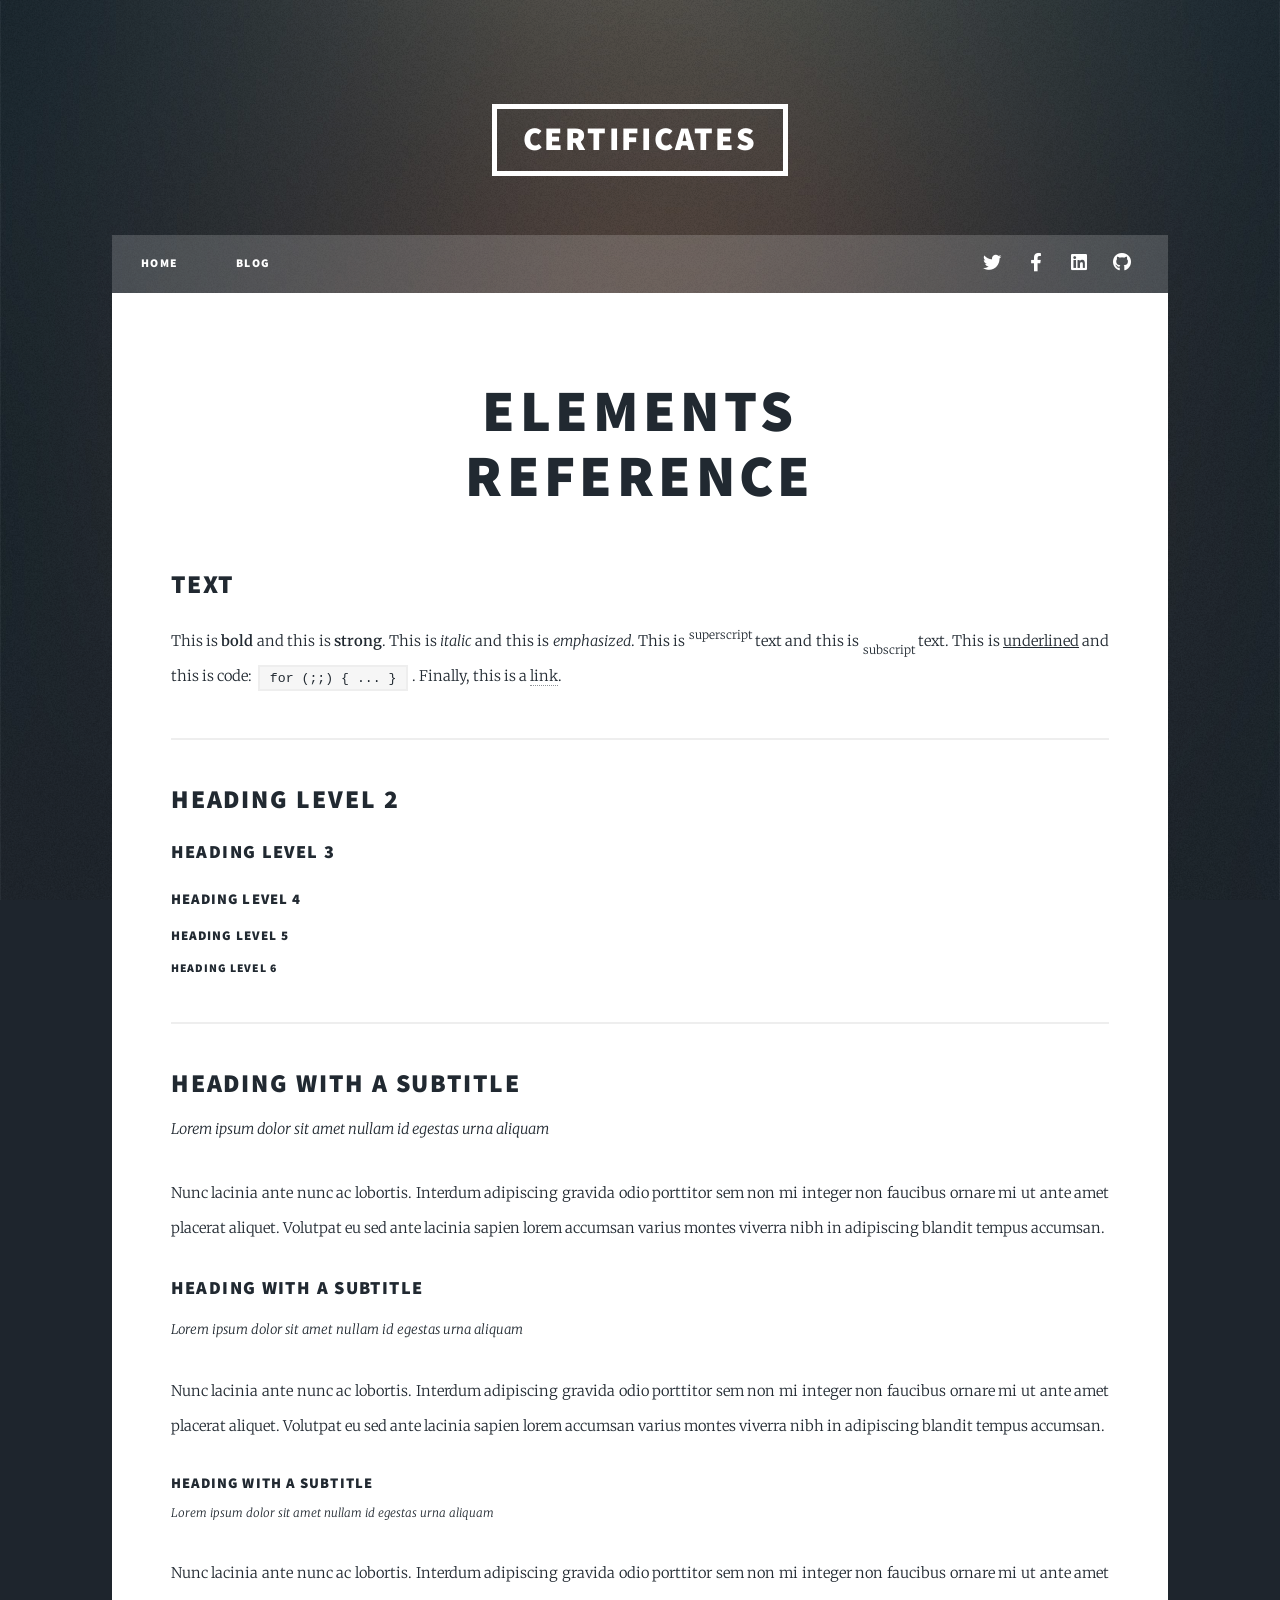
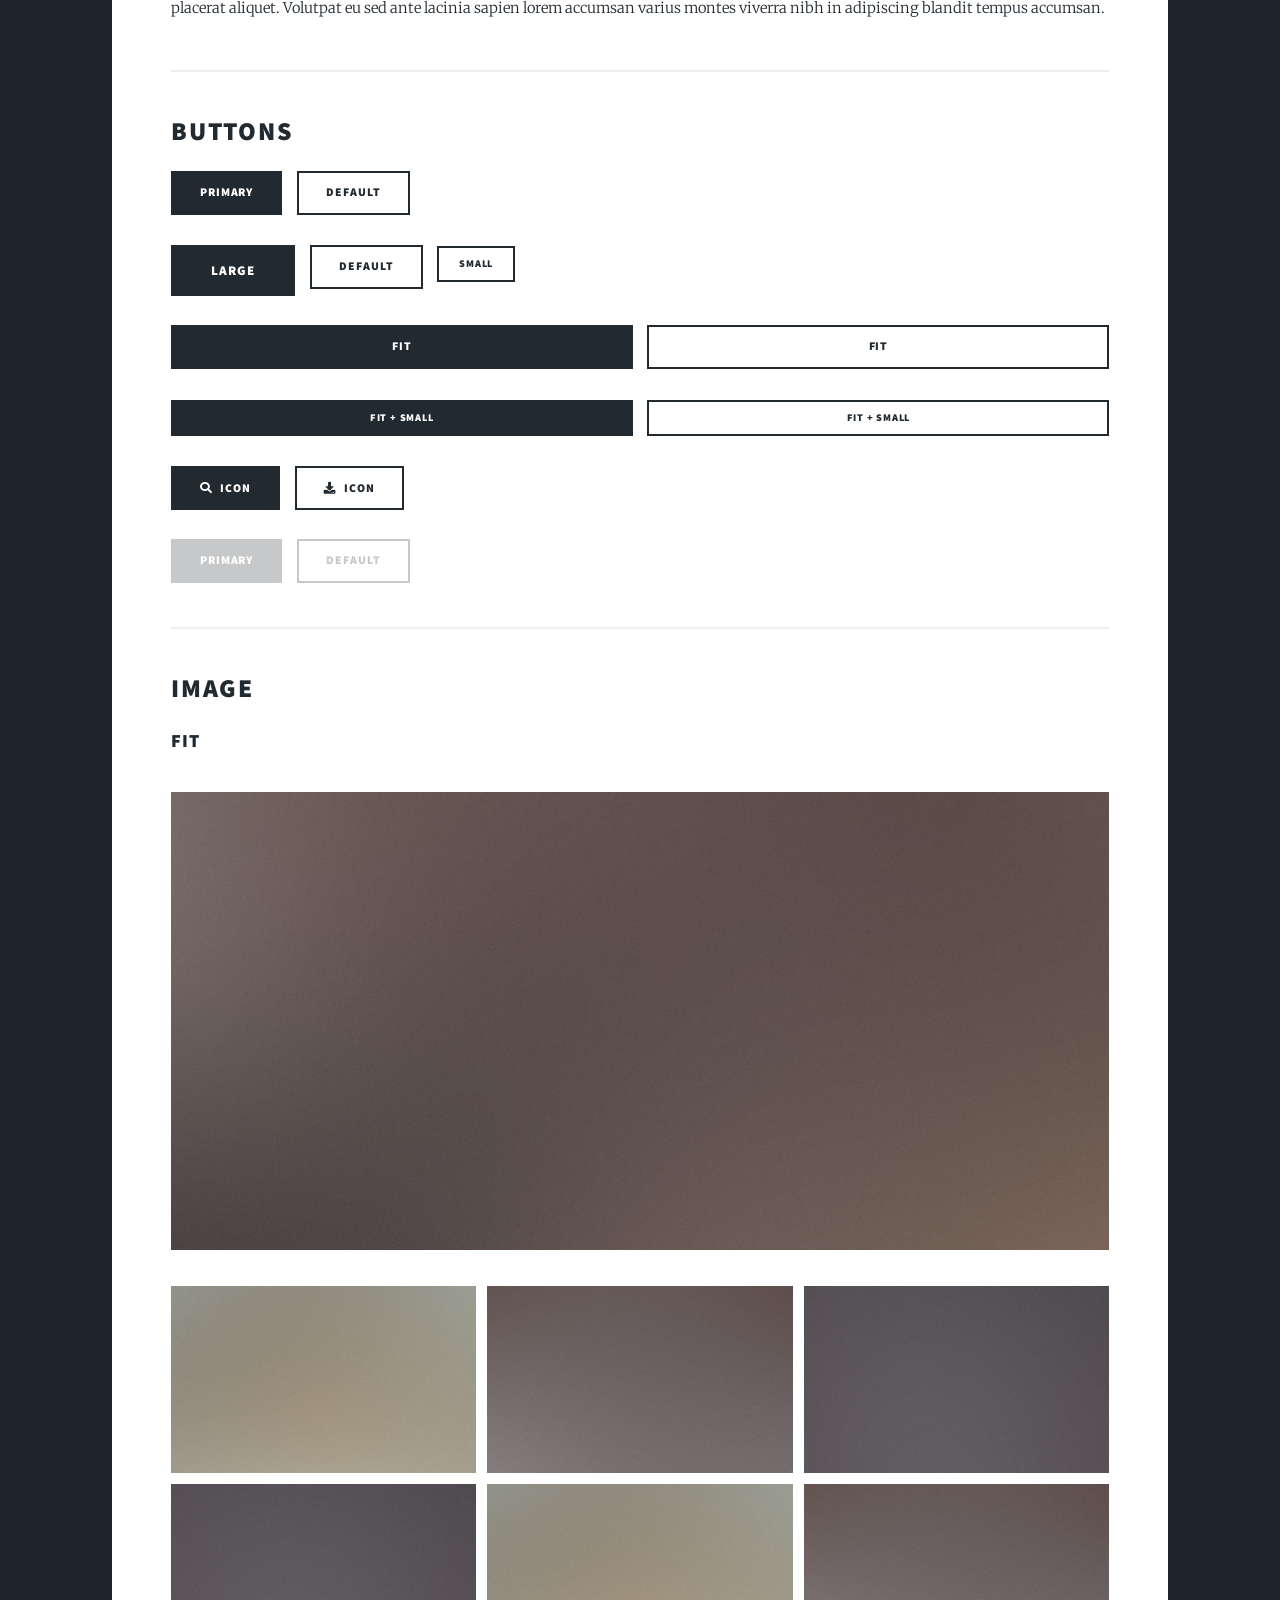
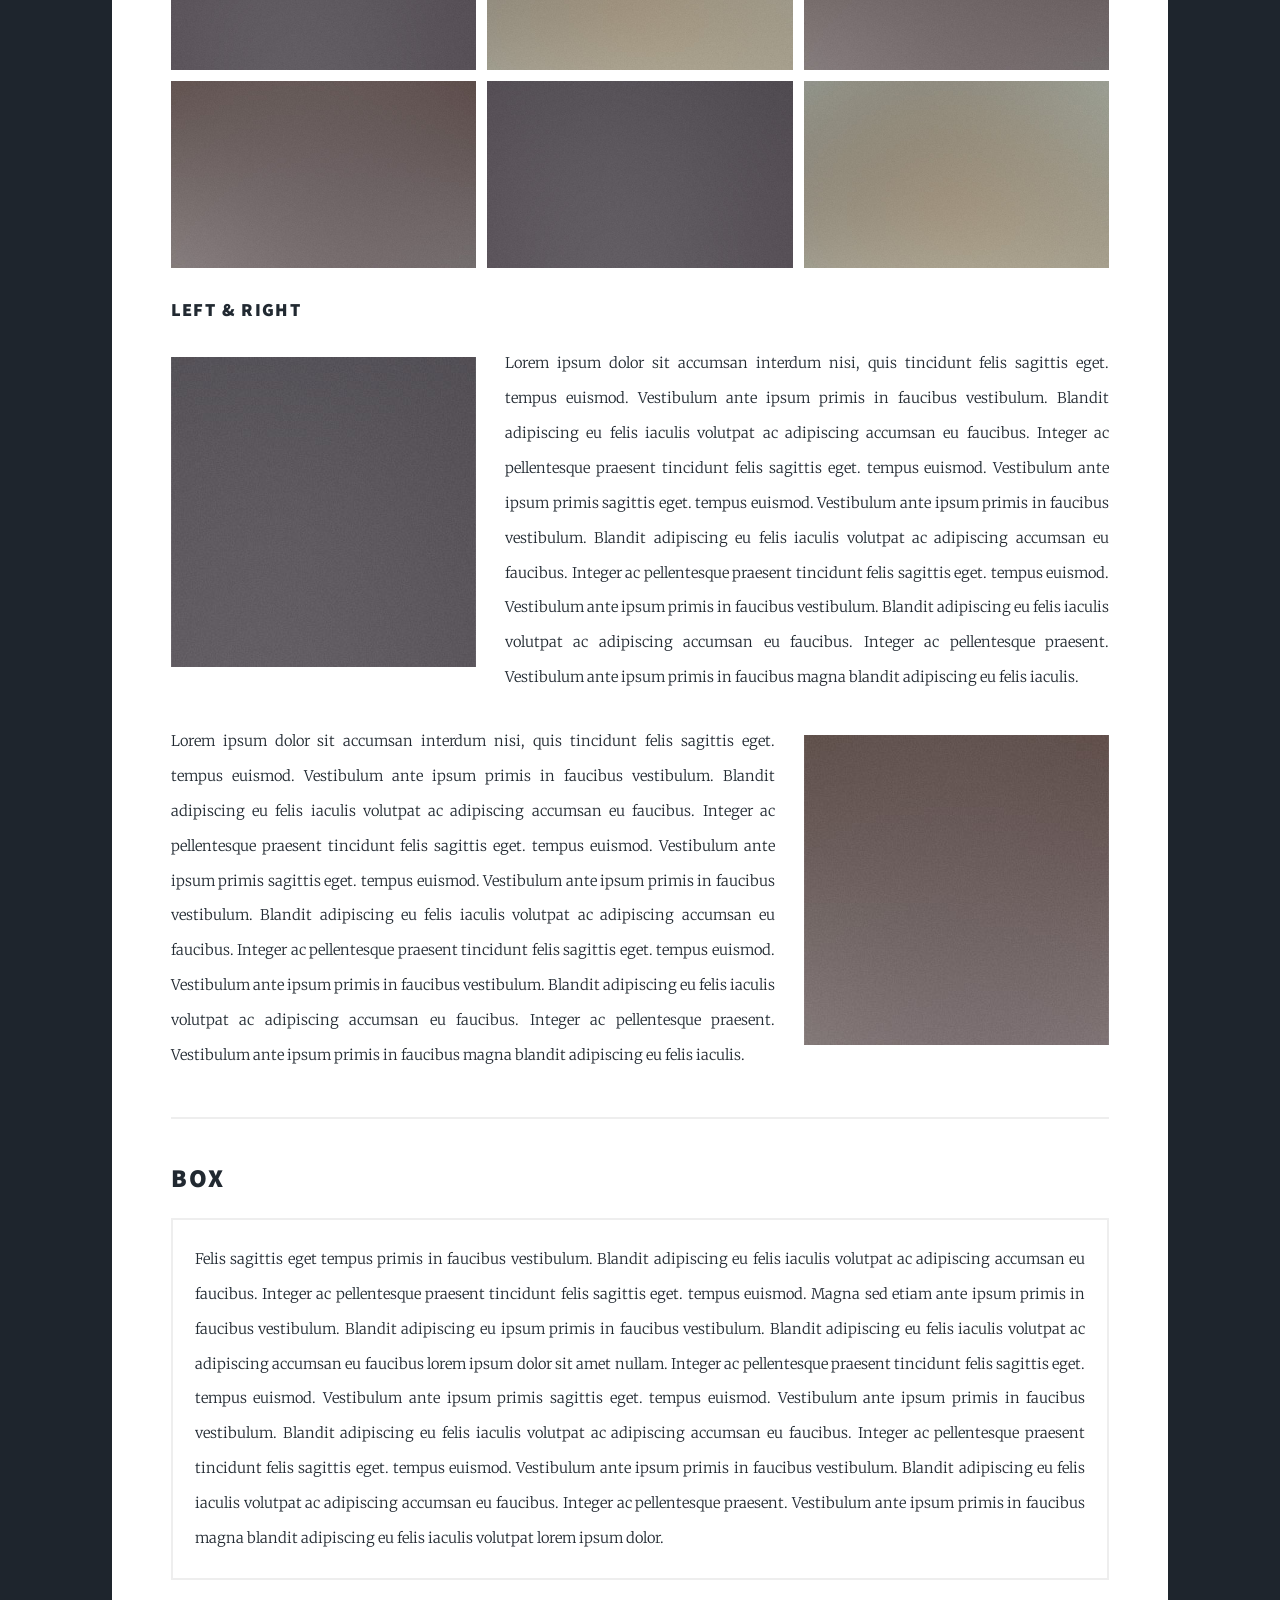
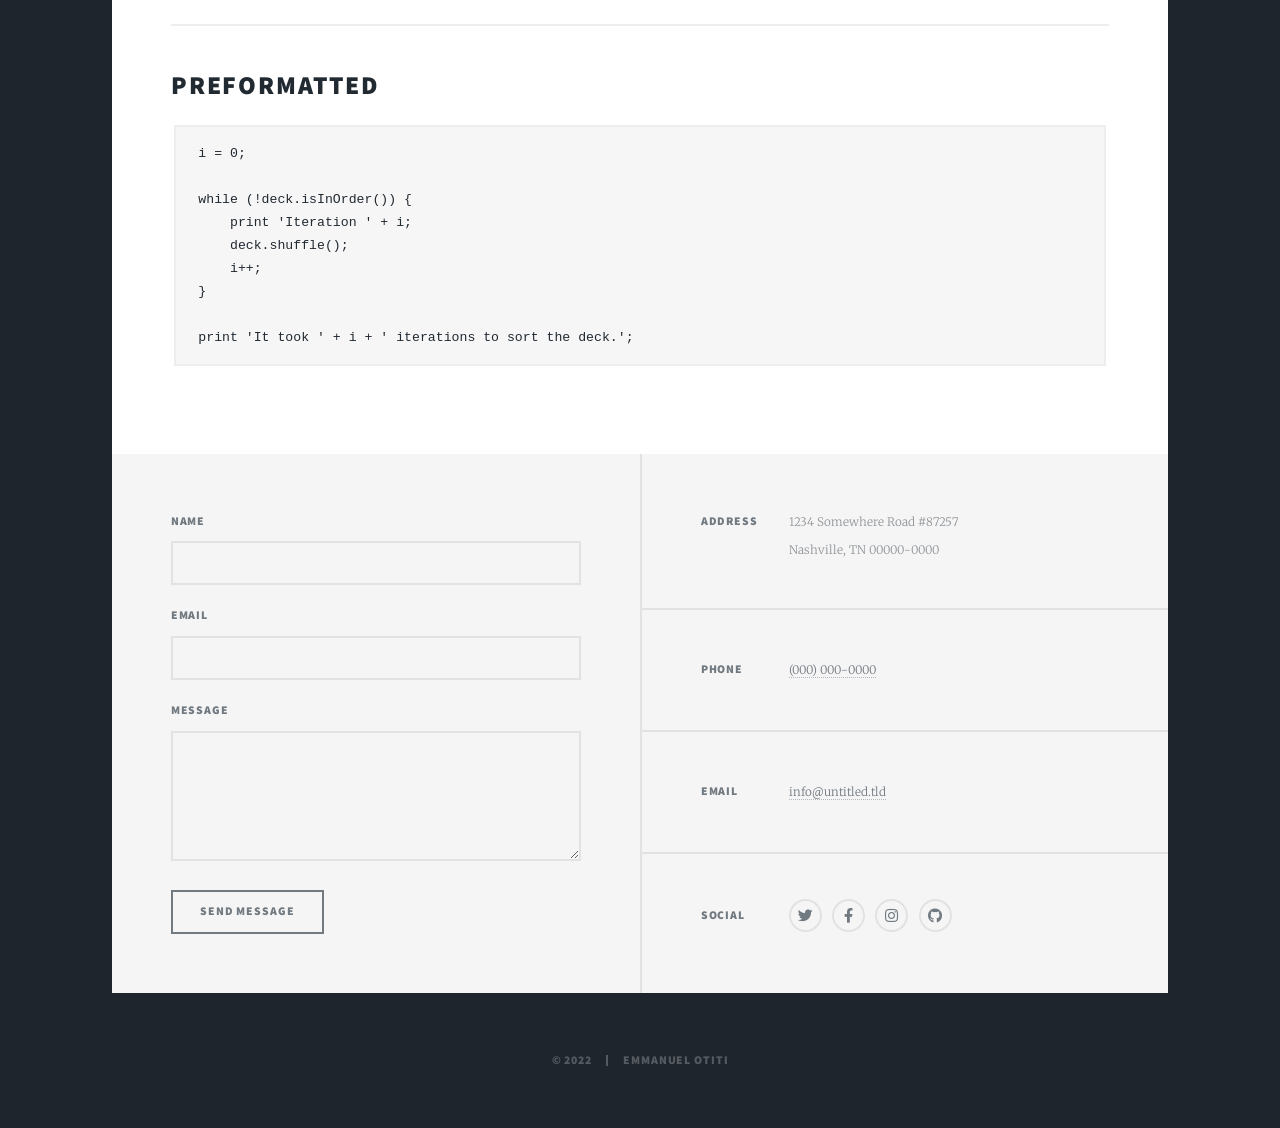
==== commit 228d8602: "Update certificates.html" ====
--- a/certificates.html
+++ b/certificates.html
@@ -19,21 +19,20 @@
 
 				<!-- Header -->
 					<header id="header">
-						<a href="index.html" class="logo">Massively</a>
+						<a href="index.html" class="logo">Certificates</a>
 					</header>
 
 				<!-- Nav -->
 					<nav id="nav">
 						<ul class="links">
-							<li><a href="index.html">This is Massively</a></li>
-							<li><a href="generic.html">Generic Page</a></li>
-							<li class="active"><a href="elements.html">Elements Reference</a></li>
+							<li><a href="index.html">Home</a></li>
+							<li><a href="https://medium.com/@fammava">Blog</a></li>
 						</ul>
 						<ul class="icons">
-							<li><a href="#" class="icon brands fa-twitter"><span class="label">Twitter</span></a></li>
-							<li><a href="#" class="icon brands fa-facebook-f"><span class="label">Facebook</span></a></li>
-							<li><a href="#" class="icon brands fa-instagram"><span class="label">Instagram</span></a></li>
-							<li><a href="#" class="icon brands fa-github"><span class="label">GitHub</span></a></li>
+							<li><a href="https://twitter.com/OtitiEmmanuel" class="icon brands fa-twitter"><span class="label">Twitter</span></a></li>
+							<li><a href="https://web.facebook.com/fammava" class="icon brands fa-facebook-f"><span class="label">Facebook</span></a></li>
+							<li><a href="www.linkedin.com/in/emmanuel-otiti" class="icon brands fa-linkedin"><span class="label">Linkedin</span></a></li>
+							<li><a href="https://github.com/fammava" class="icon brands fa-github"><span class="label">GitHub</span></a></li>
 						</ul>
 					</nav>
 
@@ -78,216 +77,6 @@
 
 									<hr />
 
-								<!-- Lists -->
-									<h2>Lists</h2>
-									<div class="row">
-										<div class="col-6 col-12-small">
-
-											<h3>Unordered</h3>
-											<ul>
-												<li>Dolor pulvinar etiam.</li>
-												<li>Sagittis lorem eleifend.</li>
-												<li>Felis feugiat dolore viverra.</li>
-												<li>Dolor pulvinar etiam.</li>
-											</ul>
-
-											<h3>Alternate</h3>
-											<ul class="alt">
-												<li>Dolor pulvinar etiam etiam.</li>
-												<li>Sagittis adipiscing eleifend.</li>
-												<li>Felis enim dolore viverra.</li>
-												<li>Dolor pulvinar etiam etiam.</li>
-											</ul>
-
-										</div>
-										<div class="col-6 col-12-small">
-
-											<h3>Ordered</h3>
-											<ol>
-												<li>Dolor pulvinar etiam.</li>
-												<li>Etiam vel felis at viverra.</li>
-												<li>Felis enim feugiat magna.</li>
-												<li>Etiam vel felis nullam.</li>
-												<li>Felis enim et tempus.</li>
-											</ol>
-
-											<h3>Icons</h3>
-											<ul class="icons">
-												<li><a href="#" class="icon brands fa-twitter"><span class="label">Twitter</span></a></li>
-												<li><a href="#" class="icon brands fa-facebook-f"><span class="label">Facebook</span></a></li>
-												<li><a href="#" class="icon brands fa-instagram"><span class="label">Instagram</span></a></li>
-												<li><a href="#" class="icon brands fa-github"><span class="label">Github</span></a></li>
-												<li><a href="#" class="icon brands fa-dribbble"><span class="label">Dribbble</span></a></li>
-											</ul>
-											<ul class="icons alt">
-												<li><a href="#" class="icon brands alt fa-twitter"><span class="label">Twitter</span></a></li>
-												<li><a href="#" class="icon brands alt fa-facebook-f"><span class="label">Facebook</span></a></li>
-												<li><a href="#" class="icon brands alt fa-instagram"><span class="label">Instagram</span></a></li>
-												<li><a href="#" class="icon brands alt fa-github"><span class="label">Github</span></a></li>
-												<li><a href="#" class="icon brands alt fa-dribbble"><span class="label">Dribbble</span></a></li>
-											</ul>
-
-										</div>
-									</div>
-									<h3>Definition</h3>
-									<dl>
-										<dt>Item 1</dt>
-										<dd>
-											<p>Lorem ipsum dolor vestibulum ante ipsum primis in faucibus vestibulum. Blandit adipiscing eu felis iaculis volutpat ac adipiscing accumsan eu faucibus. Integer ac pellentesque praesent.</p>
-										</dd>
-										<dt>Item 2</dt>
-										<dd>
-											<p>Lorem ipsum dolor vestibulum ante ipsum primis in faucibus vestibulum. Blandit adipiscing eu felis iaculis volutpat ac adipiscing accumsan eu faucibus. Integer ac pellentesque praesent.</p>
-										</dd>
-										<dt>Item 3</dt>
-										<dd>
-											<p>Lorem ipsum dolor vestibulum ante ipsum primis in faucibus vestibulum. Blandit adipiscing eu felis iaculis volutpat ac adipiscing accumsan eu faucibus. Integer ac pellentesque praesent.</p>
-										</dd>
-									</dl>
-
-									<h3>Actions</h3>
-									<ul class="actions">
-										<li><a href="#" class="button primary">Primary</a></li>
-										<li><a href="#" class="button">Default</a></li>
-									</ul>
-									<ul class="actions small">
-										<li><a href="#" class="button primary small">Small</a></li>
-										<li><a href="#" class="button small">Small</a></li>
-									</ul>
-									<div class="row">
-										<div class="col-6 col-12-small">
-											<ul class="actions stacked">
-												<li><a href="#" class="button primary">Default</a></li>
-												<li><a href="#" class="button">Default</a></li>
-											</ul>
-										</div>
-										<div class="col-6 col-12-small">
-											<ul class="actions stacked">
-												<li><a href="#" class="button primary small">Small</a></li>
-												<li><a href="#" class="button small">Small</a></li>
-											</ul>
-										</div>
-									</div>
-									<div class="row">
-										<div class="col-6 col-12-small">
-											<ul class="actions stacked">
-												<li><a href="#" class="button primary fit">Default</a></li>
-												<li><a href="#" class="button fit">Default</a></li>
-											</ul>
-										</div>
-										<div class="col-6 col-12-small">
-											<ul class="actions stacked">
-												<li><a href="#" class="button primary small fit">Small</a></li>
-												<li><a href="#" class="button small fit">Small</a></li>
-											</ul>
-										</div>
-									</div>
-
-									<hr />
-
-								<!-- Blockquote -->
-									<h2>Blockquote</h2>
-									<blockquote>Fringilla nisl. Donec accumsan interdum nisi, quis tincidunt felis sagittis eget tempus euismod. Vestibulum ante ipsum primis in faucibus vestibulum. Blandit adipiscing eu felis iaculis volutpat ac adipiscing accumsan faucibus. Vestibulum ante ipsum primis in faucibus vestibulum. Blandit adipiscing eu felis.</blockquote>
-
-									<hr />
-
-								<!-- Table -->
-									<h2>Table</h2>
-
-									<h3>Default</h3>
-									<div class="table-wrapper">
-										<table>
-											<thead>
-												<tr>
-													<th>Name</th>
-													<th>Description</th>
-													<th>Price</th>
-												</tr>
-											</thead>
-											<tbody>
-												<tr>
-													<td>Item 1</td>
-													<td>Ante turpis integer aliquet porttitor.</td>
-													<td>29.99</td>
-												</tr>
-												<tr>
-													<td>Item 2</td>
-													<td>Vis ac commodo adipiscing arcu aliquet.</td>
-													<td>19.99</td>
-												</tr>
-												<tr>
-													<td>Item 3</td>
-													<td> Morbi faucibus arcu accumsan lorem.</td>
-													<td>29.99</td>
-												</tr>
-												<tr>
-													<td>Item 4</td>
-													<td>Vitae integer tempus condimentum.</td>
-													<td>19.99</td>
-												</tr>
-												<tr>
-													<td>Item 5</td>
-													<td>Ante turpis integer aliquet porttitor.</td>
-													<td>29.99</td>
-												</tr>
-											</tbody>
-											<tfoot>
-												<tr>
-													<td colspan="2"></td>
-													<td>100.00</td>
-												</tr>
-											</tfoot>
-										</table>
-									</div>
-
-									<h3>Alternate</h3>
-									<div class="table-wrapper">
-										<table class="alt">
-											<thead>
-												<tr>
-													<th>Name</th>
-													<th>Description</th>
-													<th>Price</th>
-												</tr>
-											</thead>
-											<tbody>
-												<tr>
-													<td>Item 1</td>
-													<td>Ante turpis integer aliquet porttitor.</td>
-													<td>29.99</td>
-												</tr>
-												<tr>
-													<td>Item 2</td>
-													<td>Vis ac commodo adipiscing arcu aliquet.</td>
-													<td>19.99</td>
-												</tr>
-												<tr>
-													<td>Item 3</td>
-													<td> Morbi faucibus arcu accumsan lorem.</td>
-													<td>29.99</td>
-												</tr>
-												<tr>
-													<td>Item 4</td>
-													<td>Vitae integer tempus condimentum.</td>
-													<td>19.99</td>
-												</tr>
-												<tr>
-													<td>Item 5</td>
-													<td>Ante turpis integer aliquet porttitor.</td>
-													<td>29.99</td>
-												</tr>
-											</tbody>
-											<tfoot>
-												<tr>
-													<td colspan="2"></td>
-													<td>100.00</td>
-												</tr>
-											</tfoot>
-										</table>
-									</div>
-
-									<hr />
-
 								<!-- Buttons -->
 									<h2>Buttons</h2>
 									<ul class="actions">
@@ -315,65 +104,6 @@
 										<li><span class="button primary disabled">Primary</span></li>
 										<li><span class="button disabled">Default</span></li>
 									</ul>
-
-									<hr />
-
-								<!-- Form -->
-									<h2>Form</h2>
-
-									<form method="post" action="#">
-										<div class="row gtr-uniform">
-											<div class="col-6 col-12-xsmall">
-												<input type="text" name="demo-name" id="demo-name" value="" placeholder="Name" />
-											</div>
-											<div class="col-6 col-12-xsmall">
-												<input type="email" name="demo-email" id="demo-email" value="" placeholder="Email" />
-											</div>
-											<!-- Break -->
-											<div class="col-12">
-												<select name="demo-category" id="demo-category">
-													<option value="">- Category -</option>
-													<option value="1">Manufacturing</option>
-													<option value="1">Shipping</option>
-													<option value="1">Administration</option>
-													<option value="1">Human Resources</option>
-												</select>
-											</div>
-											<!-- Break -->
-											<div class="col-4 col-12-small">
-												<input type="radio" id="demo-priority-low" name="demo-priority" checked>
-												<label for="demo-priority-low">Low</label>
-											</div>
-											<div class="col-4 col-12-small">
-												<input type="radio" id="demo-priority-normal" name="demo-priority">
-												<label for="demo-priority-normal">Normal</label>
-											</div>
-											<div class="col-4 col-12-small">
-												<input type="radio" id="demo-priority-high" name="demo-priority">
-												<label for="demo-priority-high">High</label>
-											</div>
-											<!-- Break -->
-											<div class="col-6 col-12-small">
-												<input type="checkbox" id="demo-copy" name="demo-copy">
-												<label for="demo-copy">Email me a copy</label>
-											</div>
-											<div class="col-6 col-12-small">
-												<input type="checkbox" id="demo-human" name="demo-human" checked>
-												<label for="demo-human">I am a human</label>
-											</div>
-											<!-- Break -->
-											<div class="col-12">
-												<textarea name="demo-message" id="demo-message" placeholder="Enter your message" rows="6"></textarea>
-											</div>
-											<!-- Break -->
-											<div class="col-12">
-												<ul class="actions">
-													<li><input type="submit" value="Send Message" class="primary" /></li>
-													<li><input type="reset" value="Reset" /></li>
-												</ul>
-											</div>
-										</div>
-									</form>
 
 									<hr />
 
@@ -480,7 +210,7 @@
 
 				<!-- Copyright -->
 					<div id="copyright">
-						<ul><li>&copy; Untitled</li><li>Design: <a href="https://html5up.net">HTML5 UP</a></li></ul>
+						<ul><li>&copy; 2022</li><li>Emmanuel Otiti</a></li></ul>
 					</div>
 
 			</div>
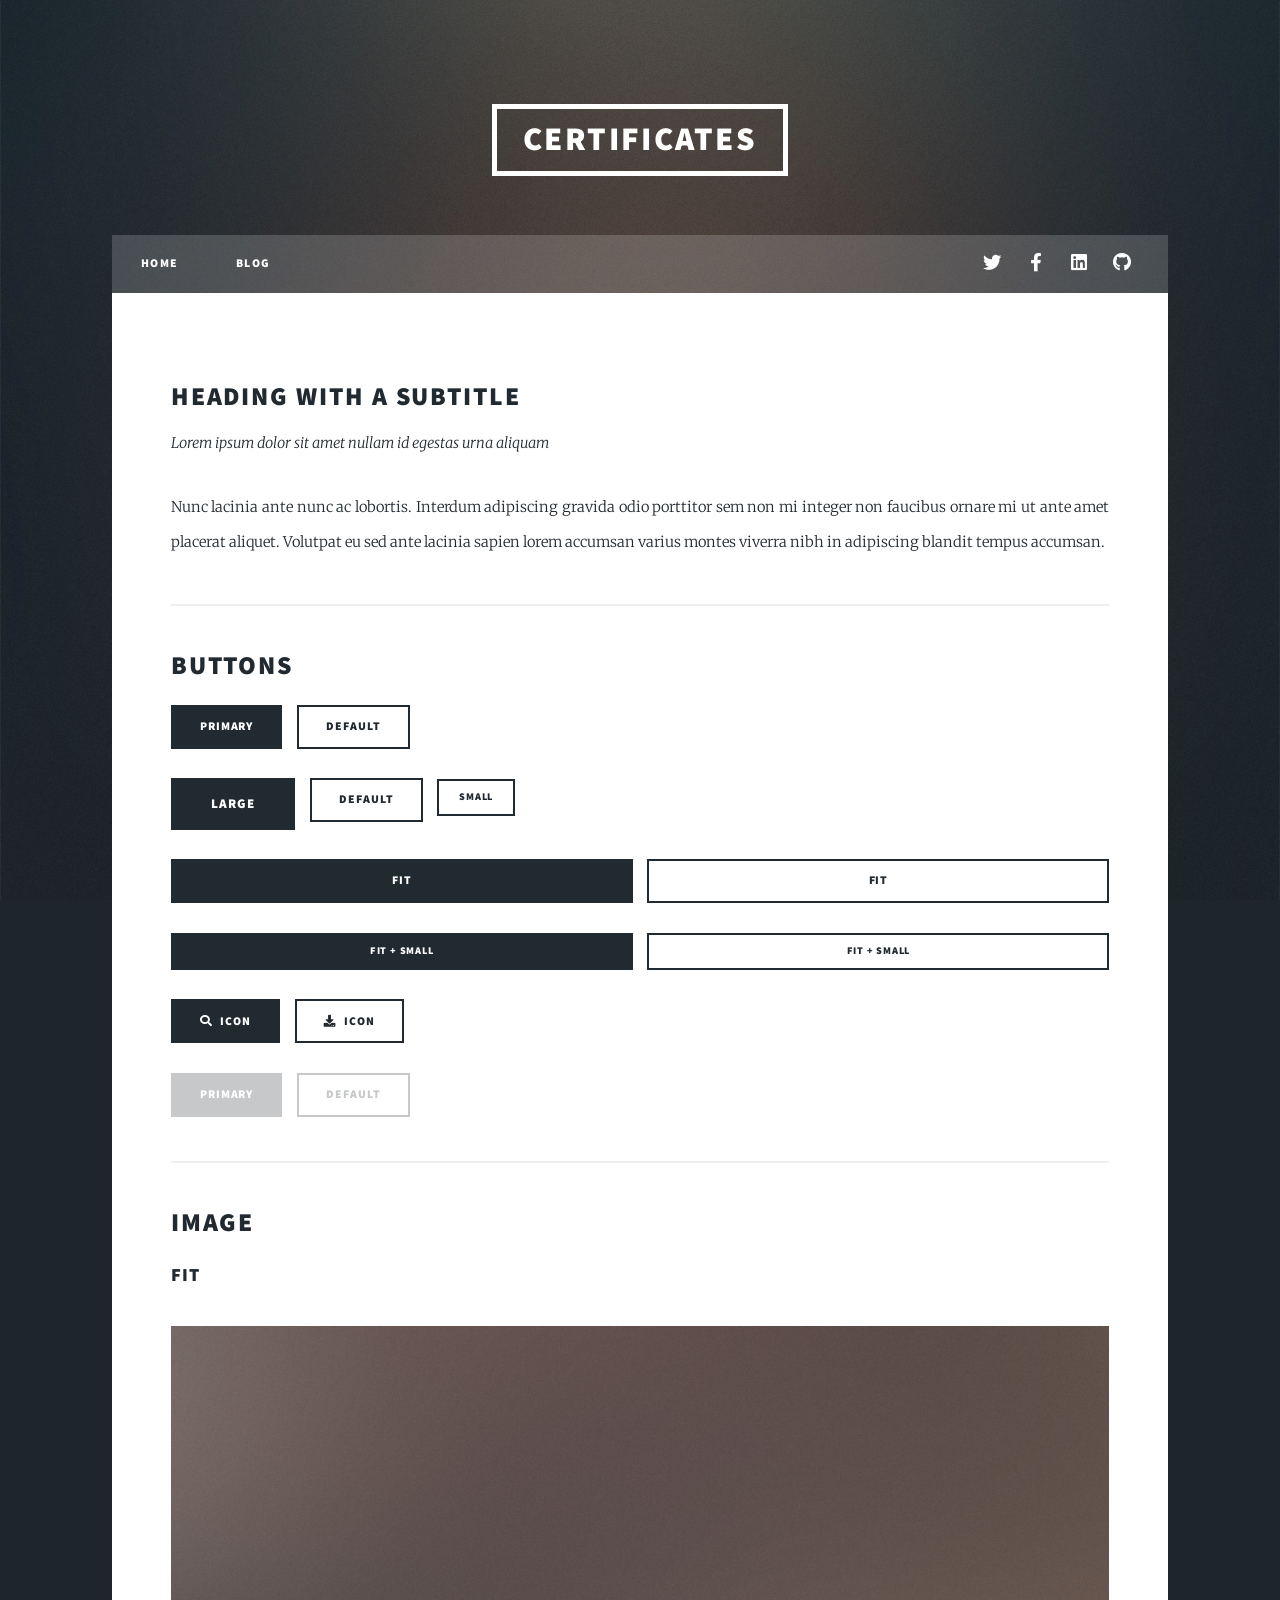
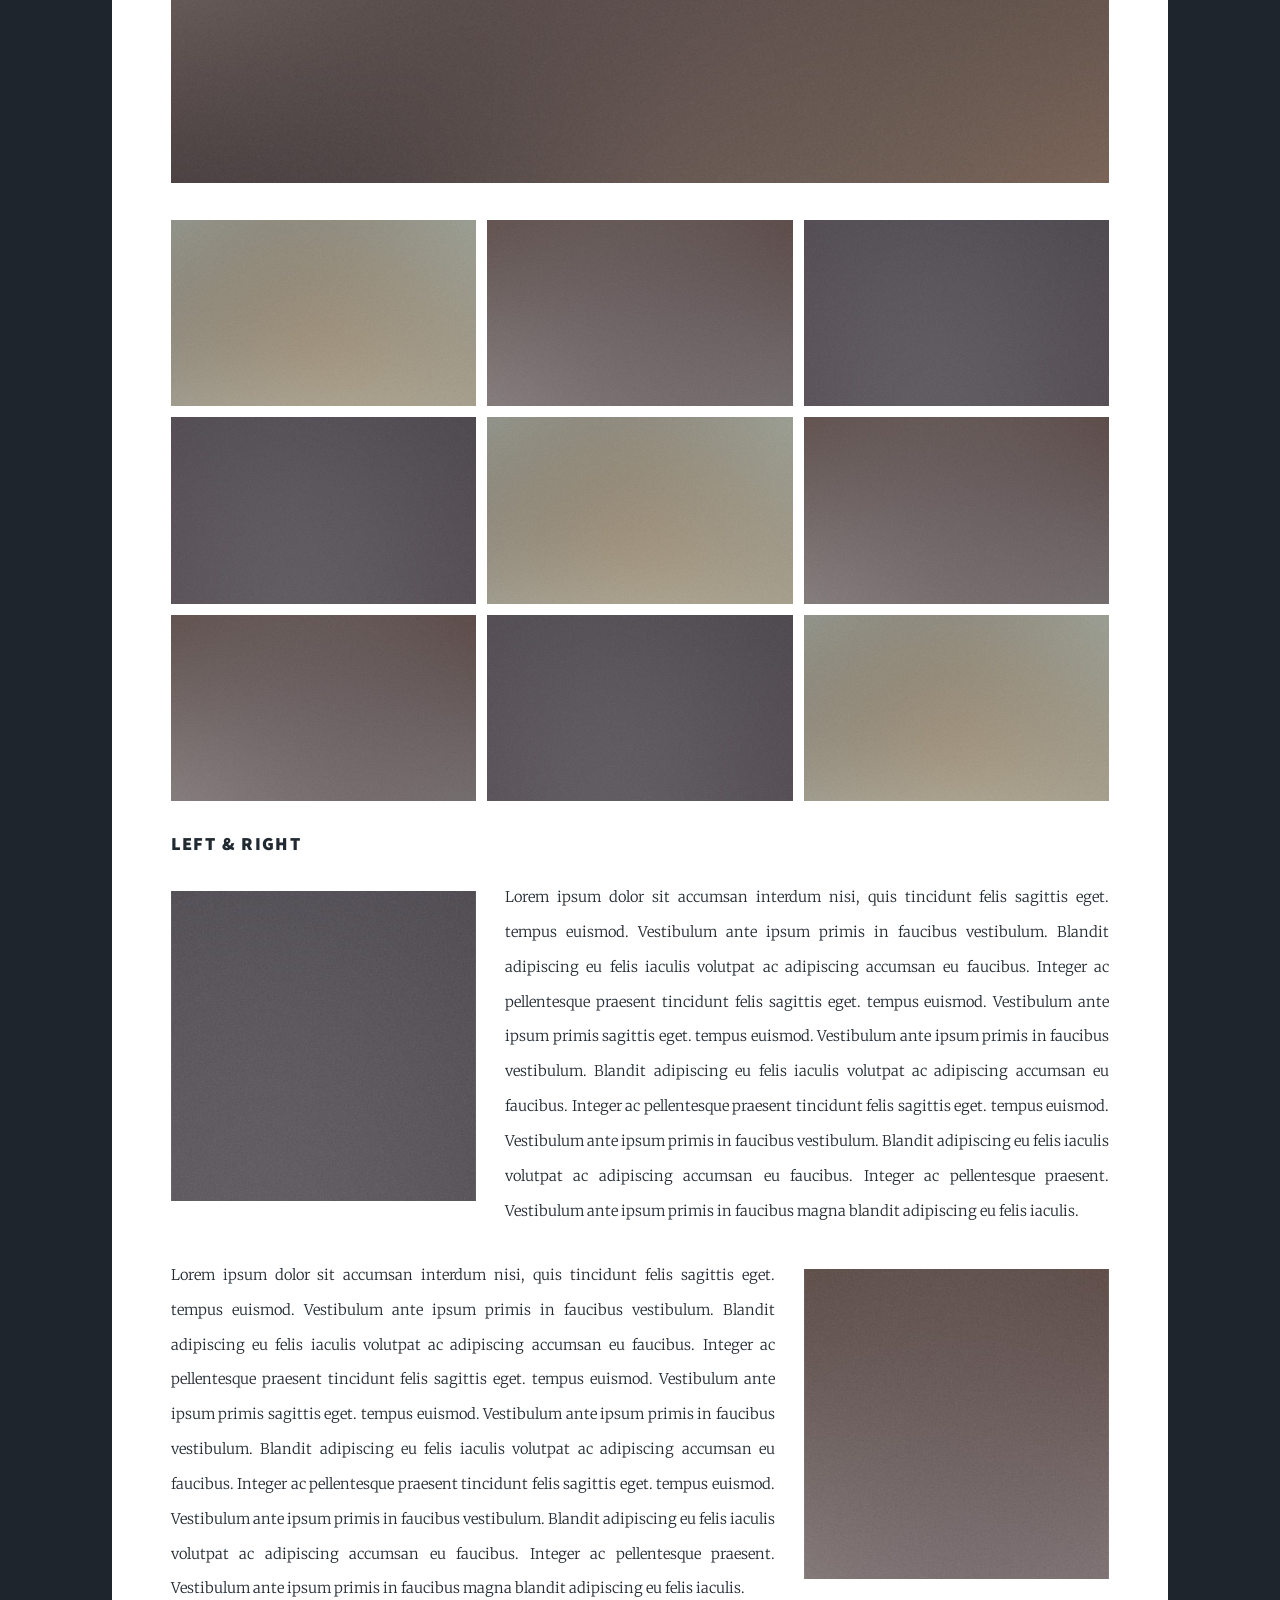
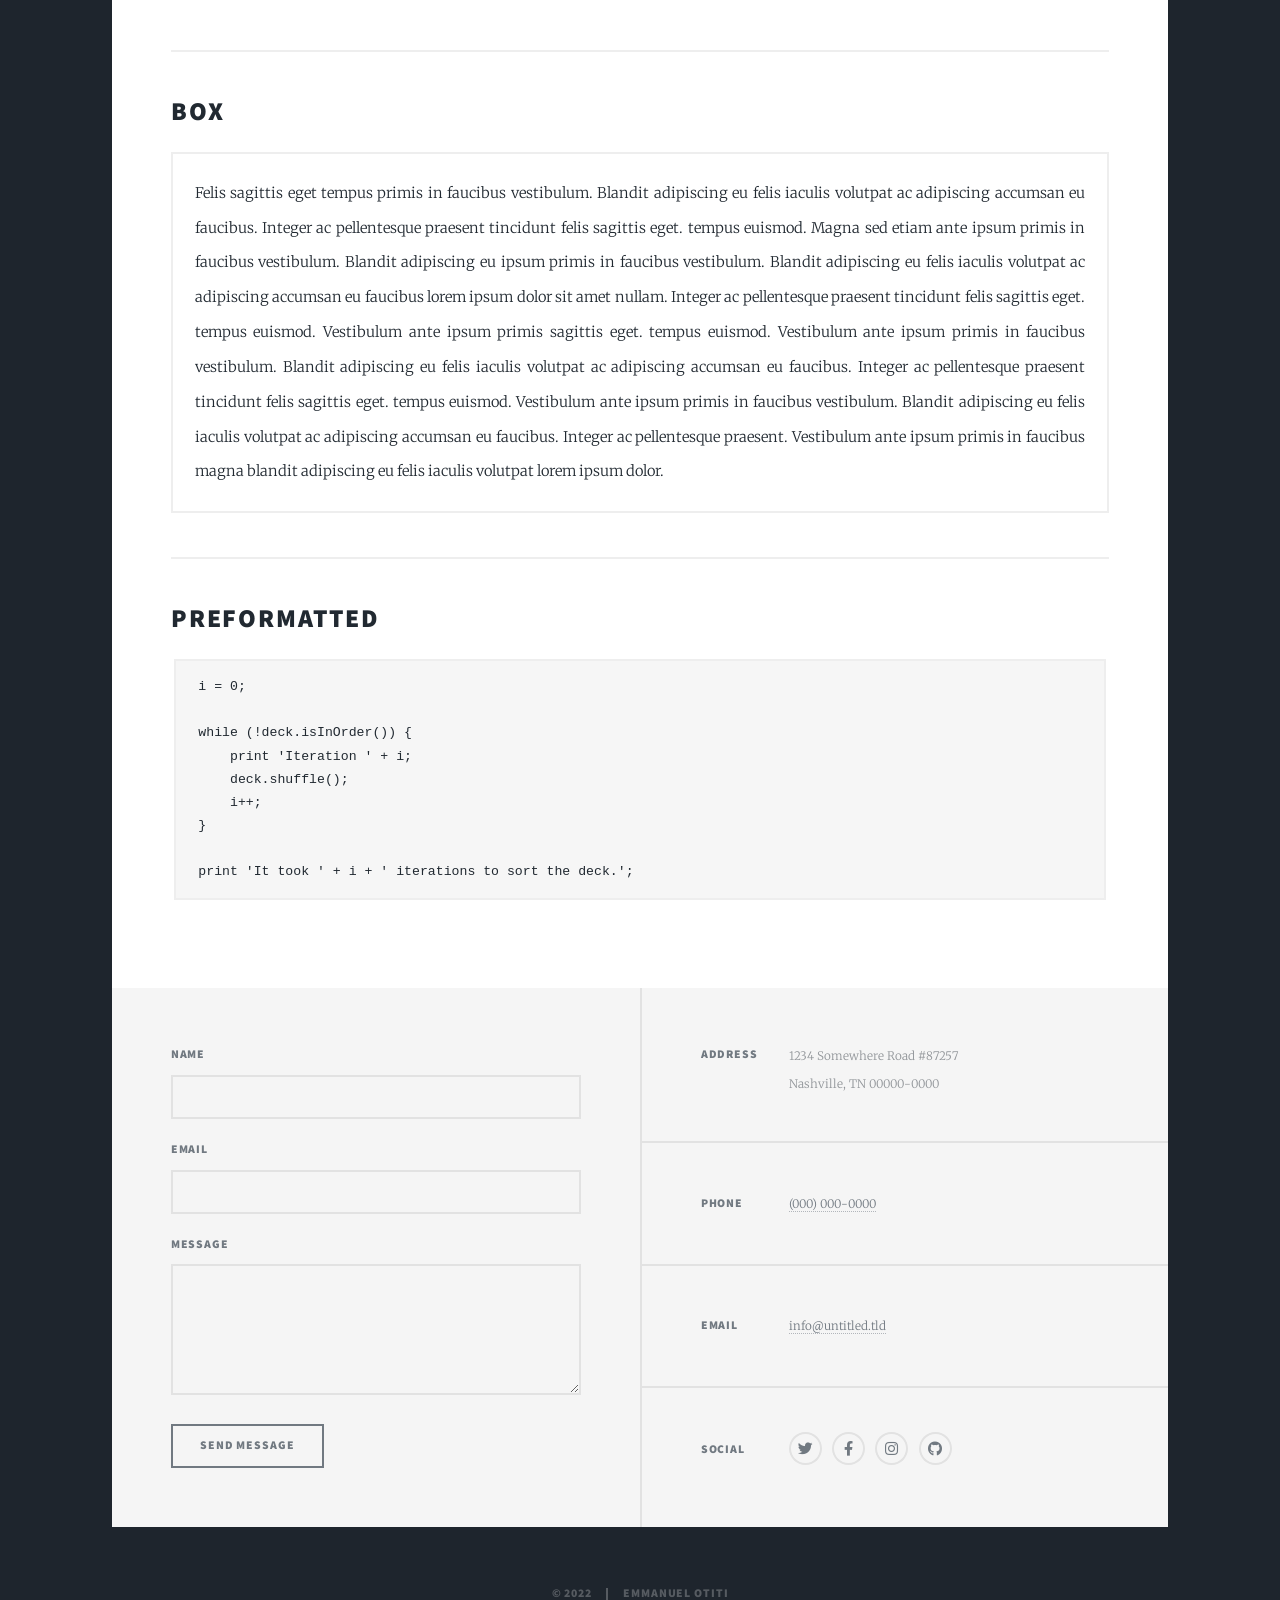
==== commit 2034c4b9: "Update certificates.html" ====
--- a/certificates.html
+++ b/certificates.html
@@ -6,7 +6,7 @@
 -->
 <html>
 	<head>
-		<title>Elements Reference - Massively by HTML5 UP</title>
+		<title>Emmanuel Otiti</title>
 		<meta charset="utf-8" />
 		<meta name="viewport" content="width=device-width, initial-scale=1, user-scalable=no" />
 		<link rel="stylesheet" href="assets/css/main.css" />
@@ -41,40 +41,13 @@
 
 						<!-- Post -->
 							<section class="post">
-								<header class="major">
-									<h1>Elements<br />
-									Reference</h1>
-								</header>
 
 								<!-- Text stuff -->
-									<h2>Text</h2>
-									<p>This is <b>bold</b> and this is <strong>strong</strong>. This is <i>italic</i> and this is <em>emphasized</em>.
-									This is <sup>superscript</sup> text and this is <sub>subscript</sub> text.
-									This is <u>underlined</u> and this is code: <code>for (;;) { ... }</code>.
-									Finally, this is a <a href="#">link</a>.</p>
-									<hr />
-									<h2>Heading Level 2</h2>
-									<h3>Heading Level 3</h3>
-									<h4>Heading Level 4</h4>
-									<h5>Heading Level 5</h5>
-									<h6>Heading Level 6</h6>
-									<hr />
 									<header>
 										<h2>Heading with a Subtitle</h2>
 										<p>Lorem ipsum dolor sit amet nullam id egestas urna aliquam</p>
 									</header>
 									<p>Nunc lacinia ante nunc ac lobortis. Interdum adipiscing gravida odio porttitor sem non mi integer non faucibus ornare mi ut ante amet placerat aliquet. Volutpat eu sed ante lacinia sapien lorem accumsan varius montes viverra nibh in adipiscing blandit tempus accumsan.</p>
-									<header>
-										<h3>Heading with a Subtitle</h3>
-										<p>Lorem ipsum dolor sit amet nullam id egestas urna aliquam</p>
-									</header>
-									<p>Nunc lacinia ante nunc ac lobortis. Interdum adipiscing gravida odio porttitor sem non mi integer non faucibus ornare mi ut ante amet placerat aliquet. Volutpat eu sed ante lacinia sapien lorem accumsan varius montes viverra nibh in adipiscing blandit tempus accumsan.</p>
-									<header>
-										<h4>Heading with a Subtitle</h4>
-										<p>Lorem ipsum dolor sit amet nullam id egestas urna aliquam</p>
-									</header>
-									<p>Nunc lacinia ante nunc ac lobortis. Interdum adipiscing gravida odio porttitor sem non mi integer non faucibus ornare mi ut ante amet placerat aliquet. Volutpat eu sed ante lacinia sapien lorem accumsan varius montes viverra nibh in adipiscing blandit tempus accumsan.</p>
-
 									<hr />
 
 								<!-- Buttons -->
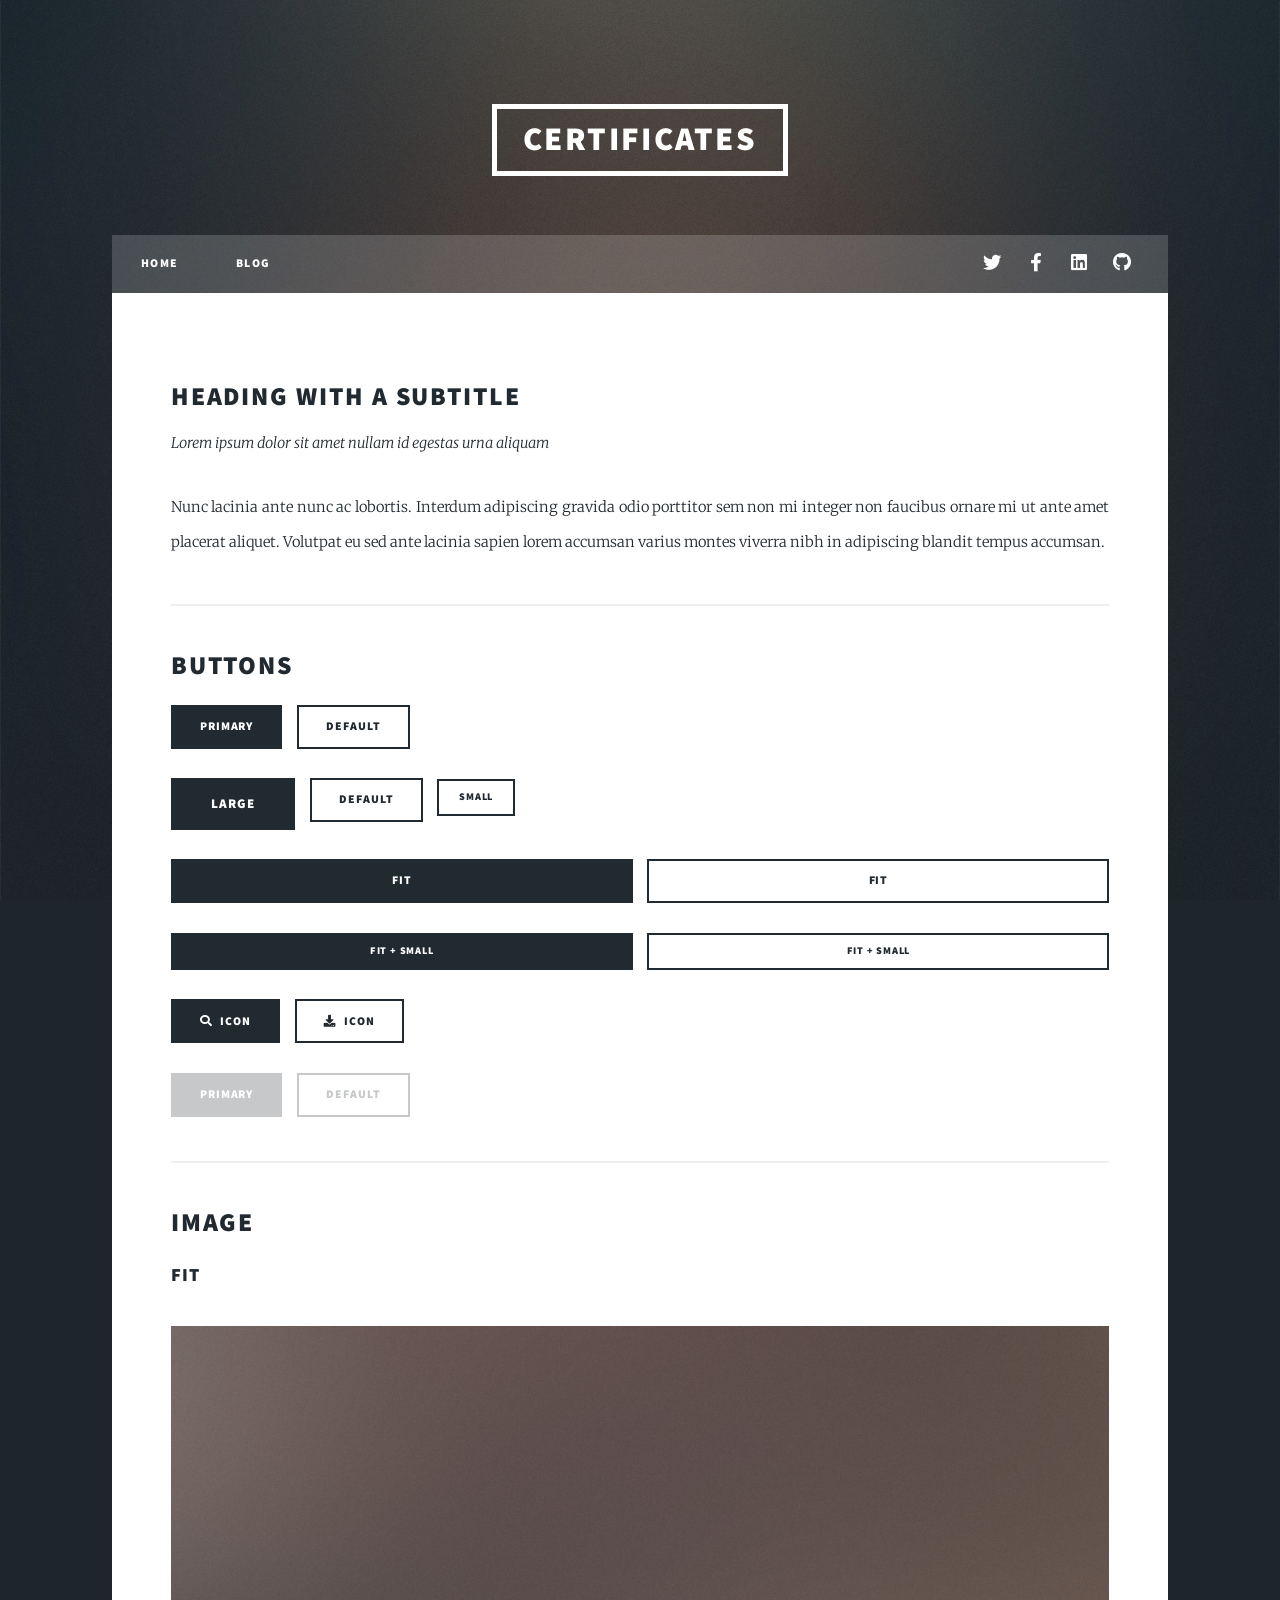
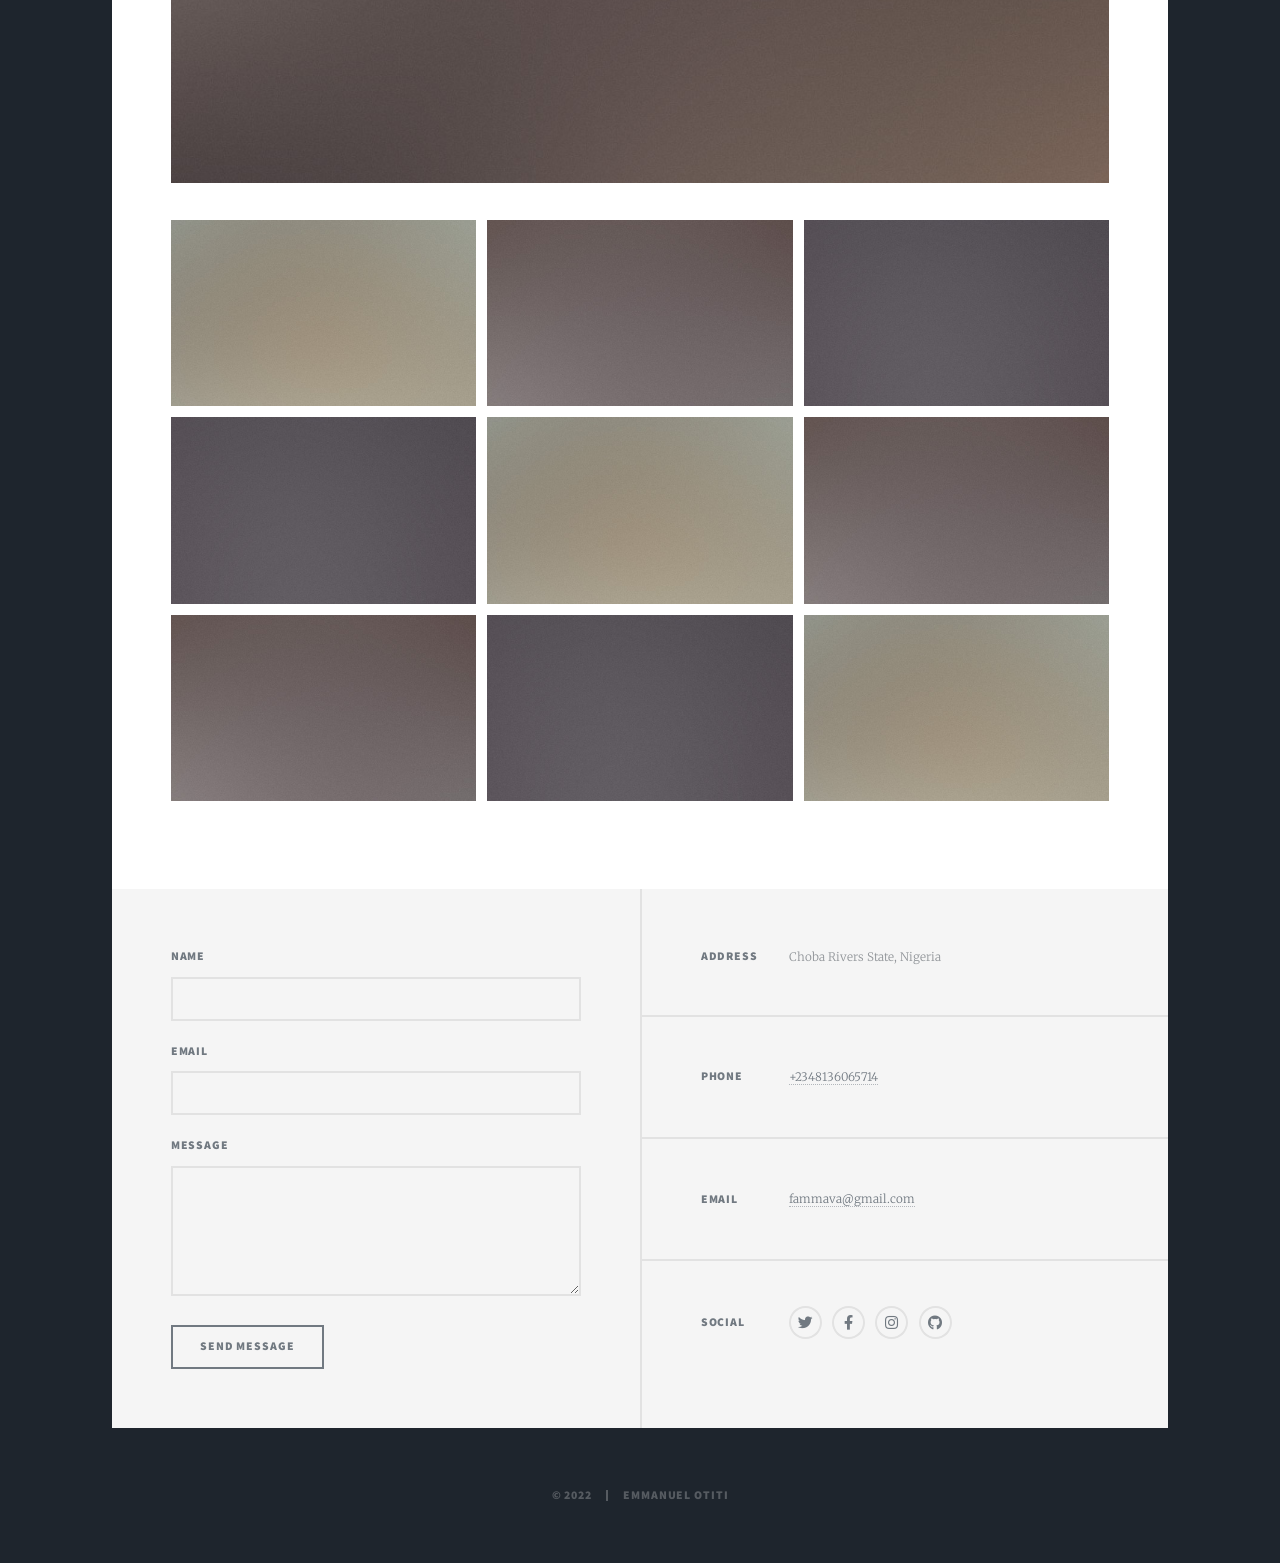
==== commit fdb37776: "Update certificates.html" ====
--- a/certificates.html
+++ b/certificates.html
@@ -101,35 +101,6 @@
 										</div>
 									</div>
 
-									<h3>Left &amp; Right</h3>
-									<p><span class="image left"><img src="images/pic08.jpg" alt="" /></span>Lorem ipsum dolor sit accumsan interdum nisi, quis tincidunt felis sagittis eget. tempus euismod. Vestibulum ante ipsum primis in faucibus vestibulum. Blandit adipiscing eu felis iaculis volutpat ac adipiscing accumsan eu faucibus. Integer ac pellentesque praesent tincidunt felis sagittis eget. tempus euismod. Vestibulum ante ipsum primis sagittis eget. tempus euismod. Vestibulum ante ipsum primis in faucibus vestibulum. Blandit adipiscing eu felis iaculis volutpat ac adipiscing accumsan eu faucibus. Integer ac pellentesque praesent tincidunt felis sagittis eget. tempus euismod. Vestibulum ante ipsum primis in faucibus vestibulum. Blandit adipiscing eu felis iaculis volutpat ac adipiscing accumsan eu faucibus. Integer ac pellentesque praesent. Vestibulum ante ipsum primis in faucibus magna blandit adipiscing eu felis iaculis.</p>
-									<p><span class="image right"><img src="images/pic09.jpg" alt="" /></span>Lorem ipsum dolor sit accumsan interdum nisi, quis tincidunt felis sagittis eget. tempus euismod. Vestibulum ante ipsum primis in faucibus vestibulum. Blandit adipiscing eu felis iaculis volutpat ac adipiscing accumsan eu faucibus. Integer ac pellentesque praesent tincidunt felis sagittis eget. tempus euismod. Vestibulum ante ipsum primis sagittis eget. tempus euismod. Vestibulum ante ipsum primis in faucibus vestibulum. Blandit adipiscing eu felis iaculis volutpat ac adipiscing accumsan eu faucibus. Integer ac pellentesque praesent tincidunt felis sagittis eget. tempus euismod. Vestibulum ante ipsum primis in faucibus vestibulum. Blandit adipiscing eu felis iaculis volutpat ac adipiscing accumsan eu faucibus. Integer ac pellentesque praesent. Vestibulum ante ipsum primis in faucibus magna blandit adipiscing eu felis iaculis.</p>
-
-									<hr />
-
-								<!-- Box -->
-									<h2>Box</h2>
-									<div class="box">
-										<p>Felis sagittis eget tempus primis in faucibus vestibulum. Blandit adipiscing eu felis iaculis volutpat ac adipiscing accumsan eu faucibus. Integer ac pellentesque praesent tincidunt felis sagittis eget. tempus euismod. Magna sed etiam ante ipsum primis in faucibus vestibulum. Blandit adipiscing eu ipsum primis in faucibus vestibulum. Blandit adipiscing eu felis iaculis volutpat ac adipiscing accumsan eu faucibus lorem ipsum dolor sit amet nullam. Integer ac pellentesque praesent tincidunt felis sagittis eget. tempus euismod. Vestibulum ante ipsum primis sagittis eget. tempus euismod. Vestibulum ante ipsum primis in faucibus vestibulum. Blandit adipiscing eu felis iaculis volutpat ac adipiscing accumsan eu faucibus. Integer ac pellentesque praesent tincidunt felis sagittis eget. tempus euismod. Vestibulum ante ipsum primis in faucibus vestibulum. Blandit adipiscing eu felis iaculis volutpat ac adipiscing accumsan eu faucibus. Integer ac pellentesque praesent. Vestibulum ante ipsum primis in faucibus magna blandit adipiscing eu felis iaculis volutpat lorem ipsum dolor.</p>
-									</div>
-
-									<hr />
-
-								<!-- Preformatted Code -->
-									<h2>Preformatted</h2>
-									<pre><code>i = 0;
-
-while (!deck.isInOrder()) {
-    print 'Iteration ' + i;
-    deck.shuffle();
-    i++;
-}
-
-print 'It took ' + i + ' iterations to sort the deck.';
-</code></pre>
-
-							</section>
-
 					</div>
 
 				<!-- Footer -->
@@ -158,16 +129,15 @@
 						<section class="split contact">
 							<section class="alt">
 								<h3>Address</h3>
-								<p>1234 Somewhere Road #87257<br />
-								Nashville, TN 00000-0000</p>
+								<p>Choba Rivers State, Nigeria </p>
 							</section>
 							<section>
 								<h3>Phone</h3>
-								<p><a href="#">(000) 000-0000</a></p>
+								<p><a href="#">+2348136065714</a></p>
 							</section>
 							<section>
 								<h3>Email</h3>
-								<p><a href="#">info@untitled.tld</a></p>
+								<p><a href="#">fammava@gmail.com</a></p>
 							</section>
 							<section>
 								<h3>Social</h3>
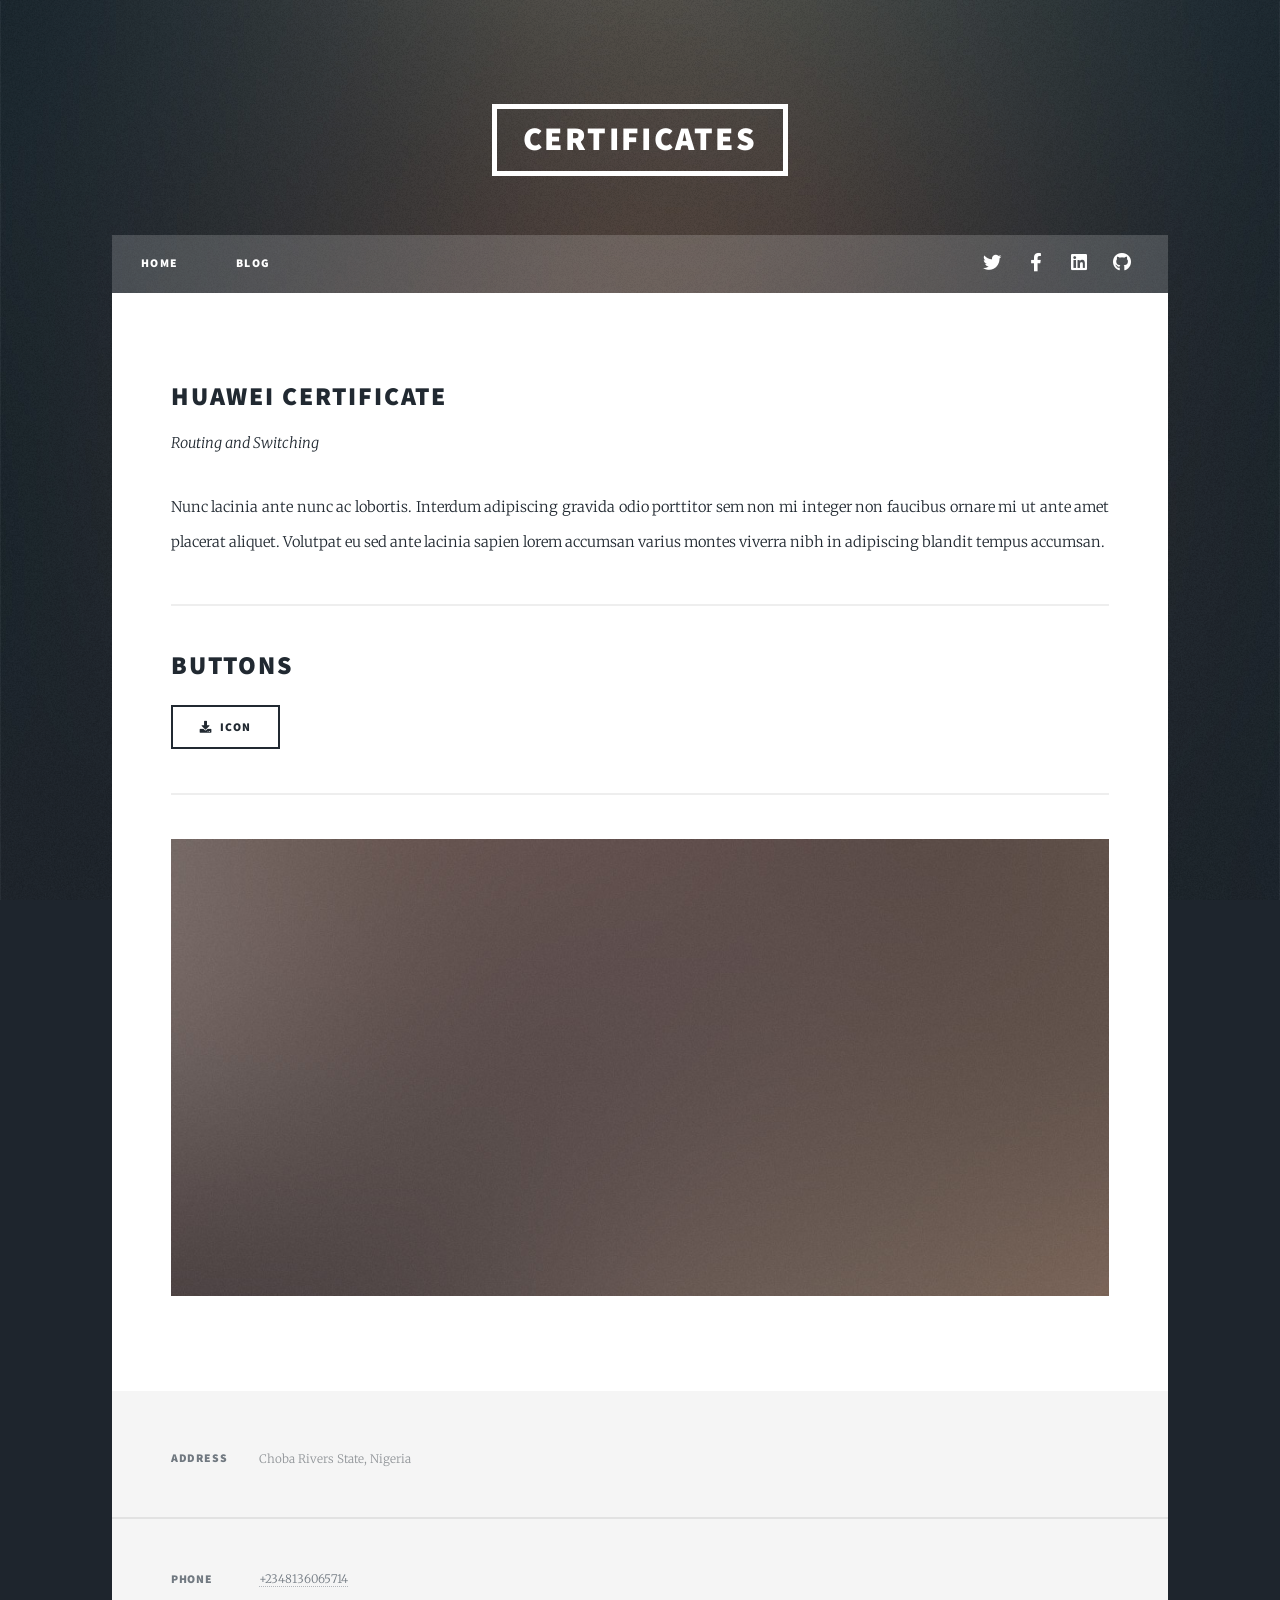
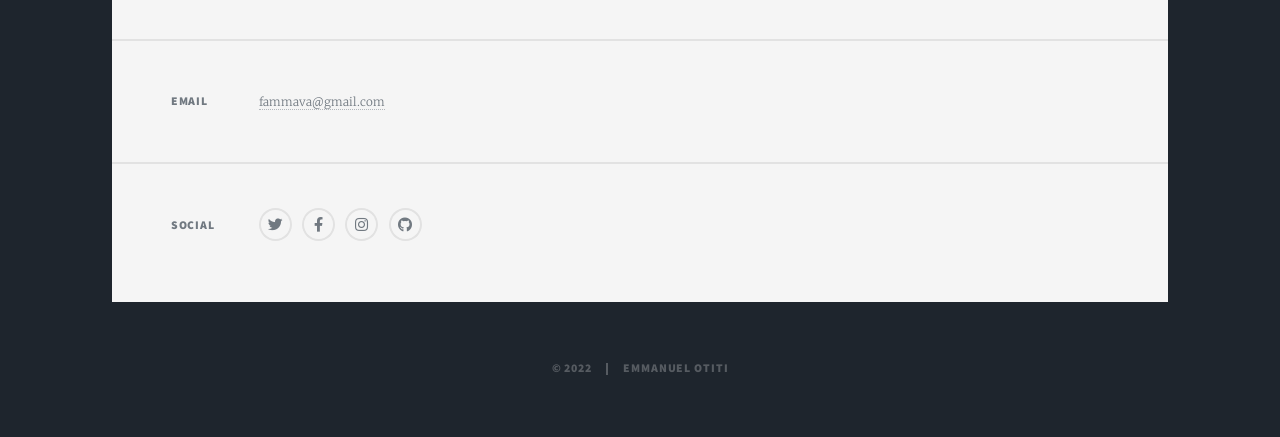
==== commit 3abfdb58: "Update certificates.html" ====
--- a/certificates.html
+++ b/certificates.html
@@ -44,8 +44,8 @@
 
 								<!-- Text stuff -->
 									<header>
-										<h2>Heading with a Subtitle</h2>
-										<p>Lorem ipsum dolor sit amet nullam id egestas urna aliquam</p>
+										<h2>Huawei Certificate</h2>
+										<p>Routing and Switching </p>
 									</header>
 									<p>Nunc lacinia ante nunc ac lobortis. Interdum adipiscing gravida odio porttitor sem non mi integer non faucibus ornare mi ut ante amet placerat aliquet. Volutpat eu sed ante lacinia sapien lorem accumsan varius montes viverra nibh in adipiscing blandit tempus accumsan.</p>
 									<hr />
@@ -53,79 +53,17 @@
 								<!-- Buttons -->
 									<h2>Buttons</h2>
 									<ul class="actions">
-										<li><a href="#" class="button primary">Primary</a></li>
-										<li><a href="#" class="button">Default</a></li>
-									</ul>
-									<ul class="actions">
-										<li><a href="#" class="button primary large">Large</a></li>
-										<li><a href="#" class="button">Default</a></li>
-										<li><a href="#" class="button small">Small</a></li>
-									</ul>
-									<ul class="actions fit">
-										<li><a href="#" class="button primary fit">Fit</a></li>
-										<li><a href="#" class="button fit">Fit</a></li>
-									</ul>
-									<ul class="actions fit small">
-										<li><a href="#" class="button primary fit small">Fit + Small</a></li>
-										<li><a href="#" class="button fit small">Fit + Small</a></li>
-									</ul>
-									<ul class="actions">
-										<li><a href="#" class="button primary icon solid fa-search">Icon</a></li>
 										<li><a href="#" class="button icon solid fa-download">Icon</a></li>
 									</ul>
-									<ul class="actions">
-										<li><span class="button primary disabled">Primary</span></li>
-										<li><span class="button disabled">Default</span></li>
-									</ul>
-
 									<hr />
 
 								<!-- Image -->
-									<h2>Image</h2>
-
-									<h3>Fit</h3>
 									<span class="image fit"><img src="images/pic01.jpg" alt="" /></span>
-									<div class="box alt">
-										<div class="row gtr-50 gtr-uniform">
-											<div class="col-4"><span class="image fit"><img src="images/pic02.jpg" alt="" /></span></div>
-											<div class="col-4"><span class="image fit"><img src="images/pic03.jpg" alt="" /></span></div>
-											<div class="col-4"><span class="image fit"><img src="images/pic04.jpg" alt="" /></span></div>
-											<!-- Break -->
-											<div class="col-4"><span class="image fit"><img src="images/pic04.jpg" alt="" /></span></div>
-											<div class="col-4"><span class="image fit"><img src="images/pic02.jpg" alt="" /></span></div>
-											<div class="col-4"><span class="image fit"><img src="images/pic03.jpg" alt="" /></span></div>
-											<!-- Break -->
-											<div class="col-4"><span class="image fit"><img src="images/pic03.jpg" alt="" /></span></div>
-											<div class="col-4"><span class="image fit"><img src="images/pic04.jpg" alt="" /></span></div>
-											<div class="col-4"><span class="image fit"><img src="images/pic02.jpg" alt="" /></span></div>
-										</div>
-									</div>
 
 					</div>
 
 				<!-- Footer -->
 					<footer id="footer">
-						<section>
-							<form method="post" action="#">
-								<div class="fields">
-									<div class="field">
-										<label for="name">Name</label>
-										<input type="text" name="name" id="name" />
-									</div>
-									<div class="field">
-										<label for="email">Email</label>
-										<input type="text" name="email" id="email" />
-									</div>
-									<div class="field">
-										<label for="message">Message</label>
-										<textarea name="message" id="message" rows="3"></textarea>
-									</div>
-								</div>
-								<ul class="actions">
-									<li><input type="submit" value="Send Message" /></li>
-								</ul>
-							</form>
-						</section>
 						<section class="split contact">
 							<section class="alt">
 								<h3>Address</h3>
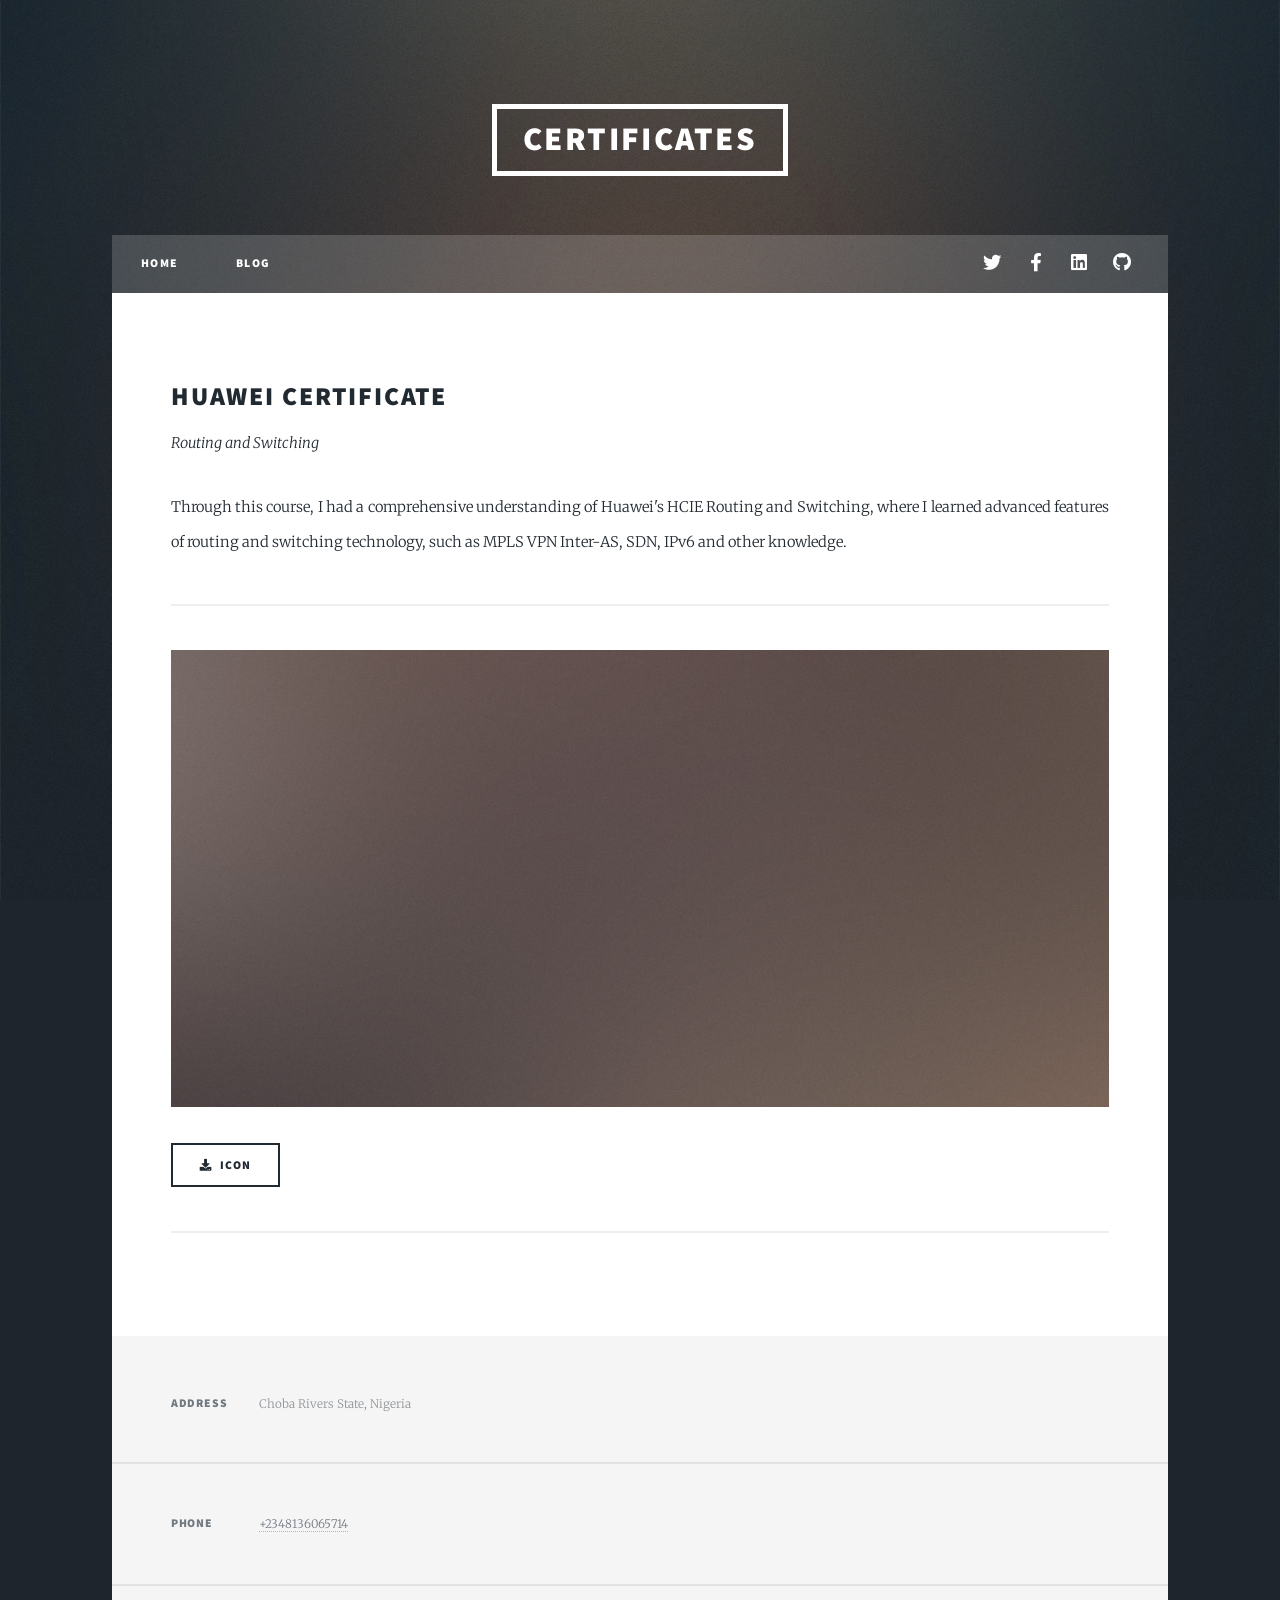
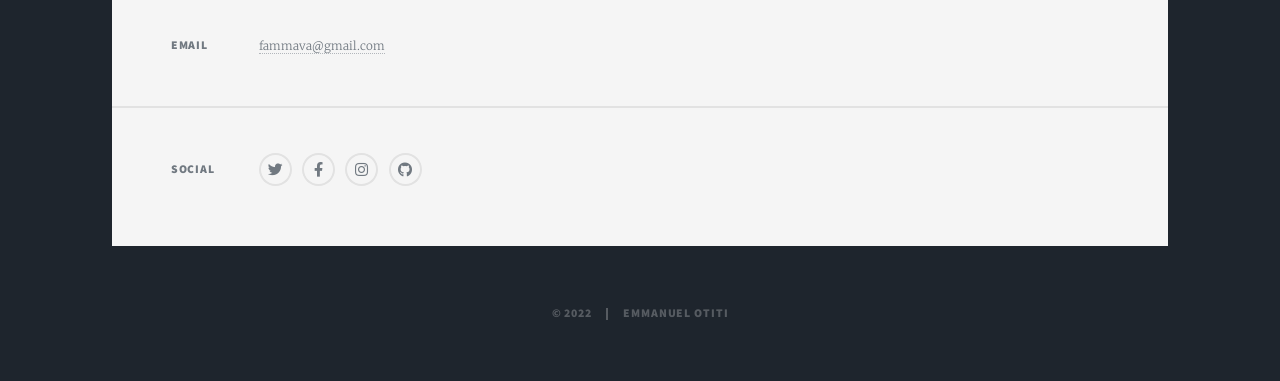
==== commit 074a9050: "Update certificates.html" ====
--- a/certificates.html
+++ b/certificates.html
@@ -47,18 +47,17 @@
 										<h2>Huawei Certificate</h2>
 										<p>Routing and Switching </p>
 									</header>
-									<p>Nunc lacinia ante nunc ac lobortis. Interdum adipiscing gravida odio porttitor sem non mi integer non faucibus ornare mi ut ante amet placerat aliquet. Volutpat eu sed ante lacinia sapien lorem accumsan varius montes viverra nibh in adipiscing blandit tempus accumsan.</p>
+									<p>Through this course, I had a comprehensive understanding of Huawei's HCIE Routing and Switching, where I learned advanced features of routing and switching technology, such as MPLS VPN Inter-AS, SDN, IPv6 and other knowledge.</p>
 									<hr />
-
+								
+									<!-- Image -->
+									<span class="image fit"><img src="images/pic01.jpg" alt="" /></span>
+								
 								<!-- Buttons -->
-									<h2>Buttons</h2>
 									<ul class="actions">
 										<li><a href="#" class="button icon solid fa-download">Icon</a></li>
 									</ul>
 									<hr />
-
-								<!-- Image -->
-									<span class="image fit"><img src="images/pic01.jpg" alt="" /></span>
 
 					</div>
 
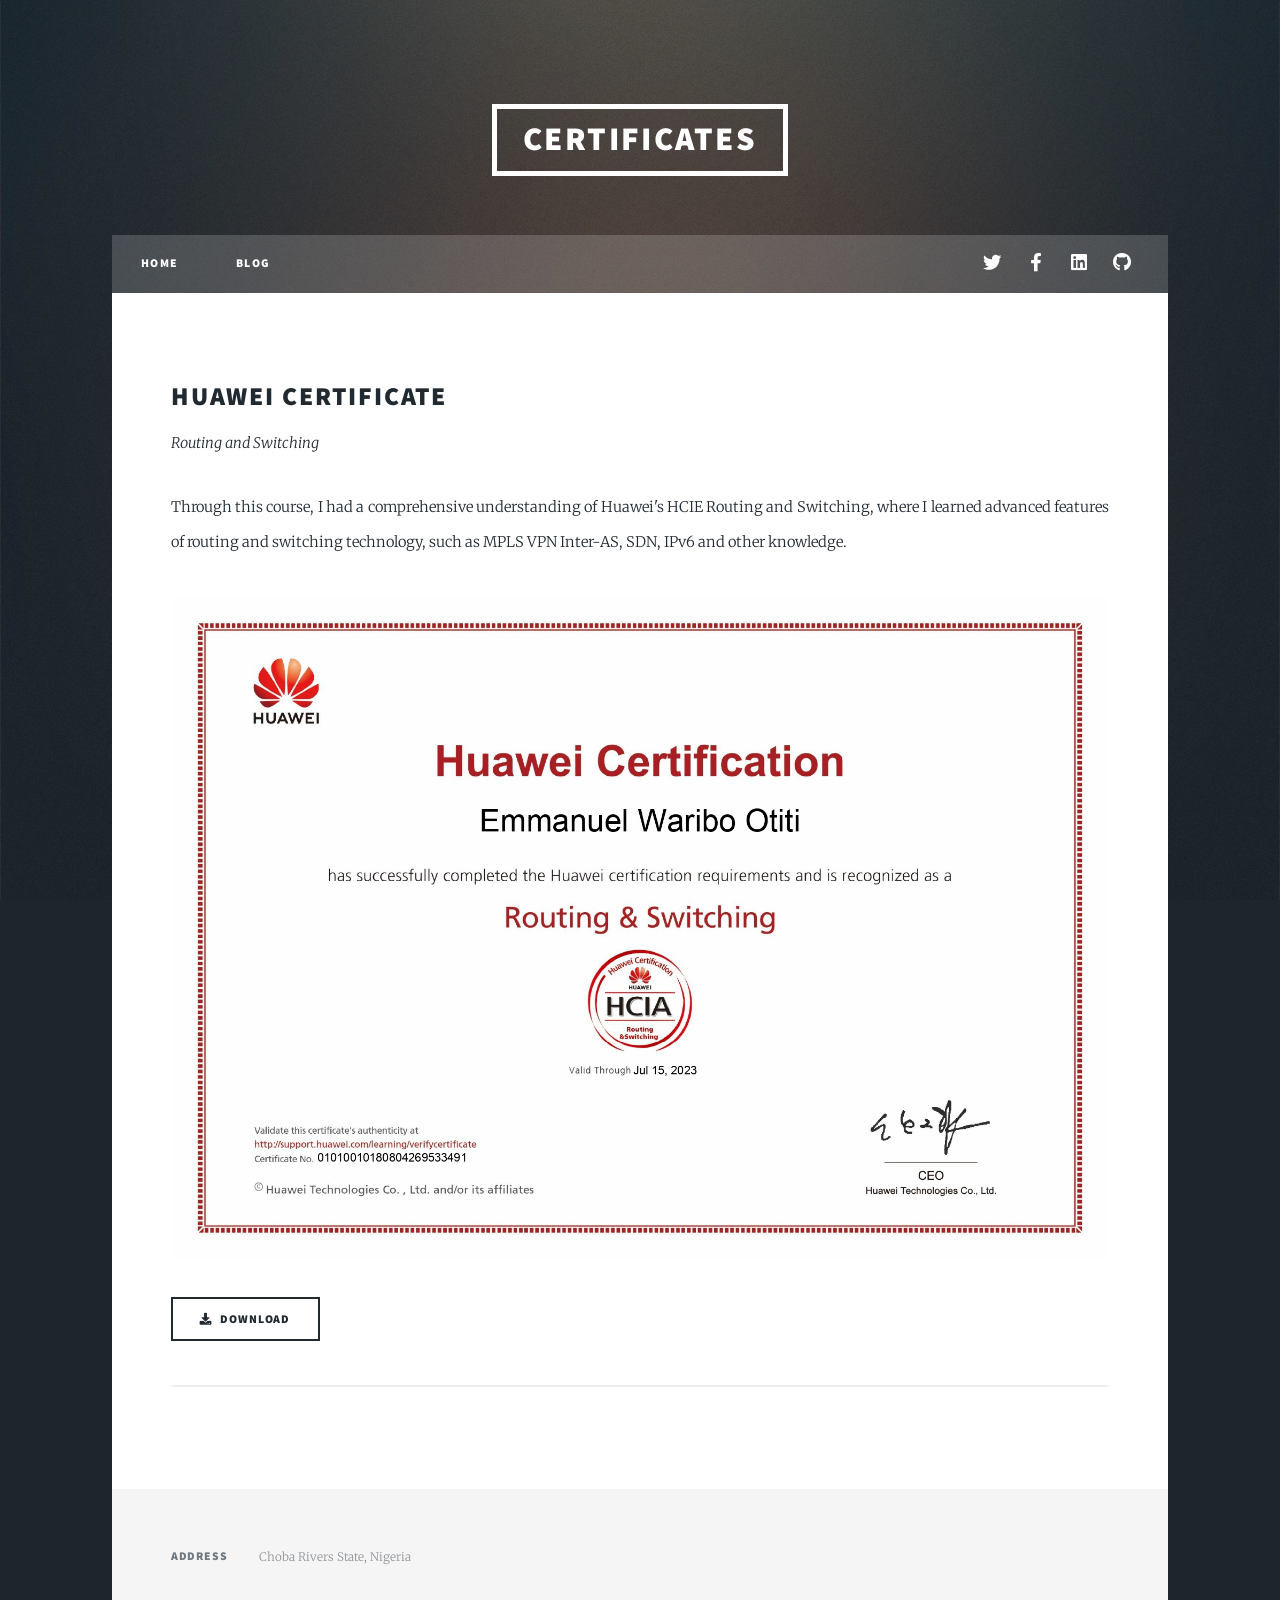
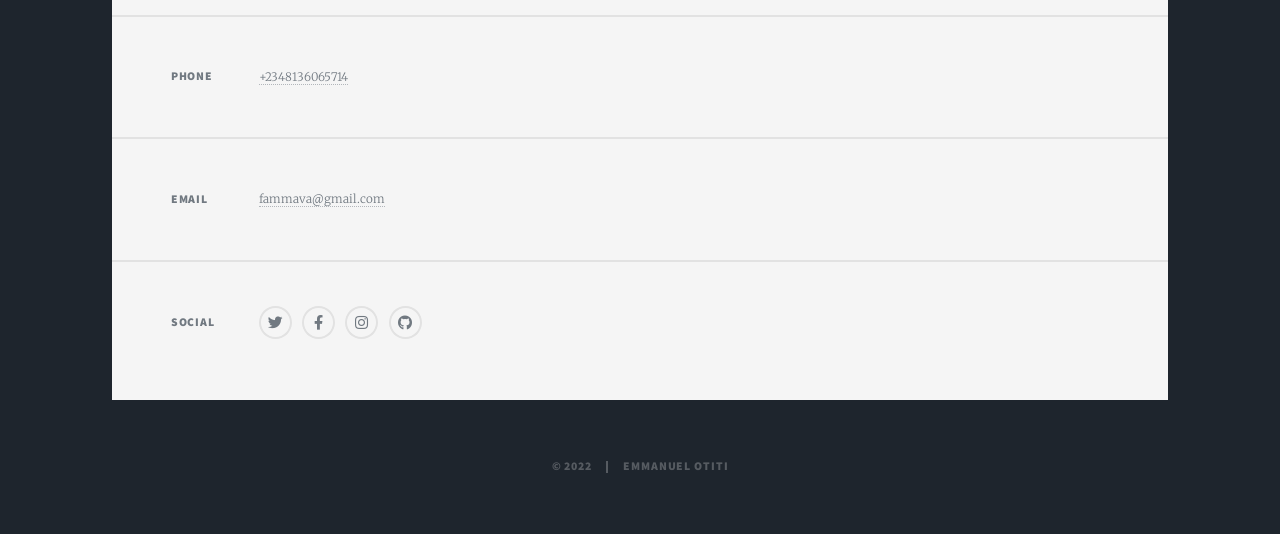
==== commit 3ac94d94: "Update certificates.html" ====
--- a/certificates.html
+++ b/certificates.html
@@ -48,14 +48,13 @@
 										<p>Routing and Switching </p>
 									</header>
 									<p>Through this course, I had a comprehensive understanding of Huawei's HCIE Routing and Switching, where I learned advanced features of routing and switching technology, such as MPLS VPN Inter-AS, SDN, IPv6 and other knowledge.</p>
-									<hr />
 								
 									<!-- Image -->
-									<span class="image fit"><img src="images/pic01.jpg" alt="" /></span>
+									<span class="image fit"><img src="images/Huawei.jpg" alt="" /></span>
 								
 								<!-- Buttons -->
 									<ul class="actions">
-										<li><a href="#" class="button icon solid fa-download">Icon</a></li>
+										<li><a href="Huawei.pdf" class="button icon solid fa-download">Download</a></li>
 									</ul>
 									<hr />
 
